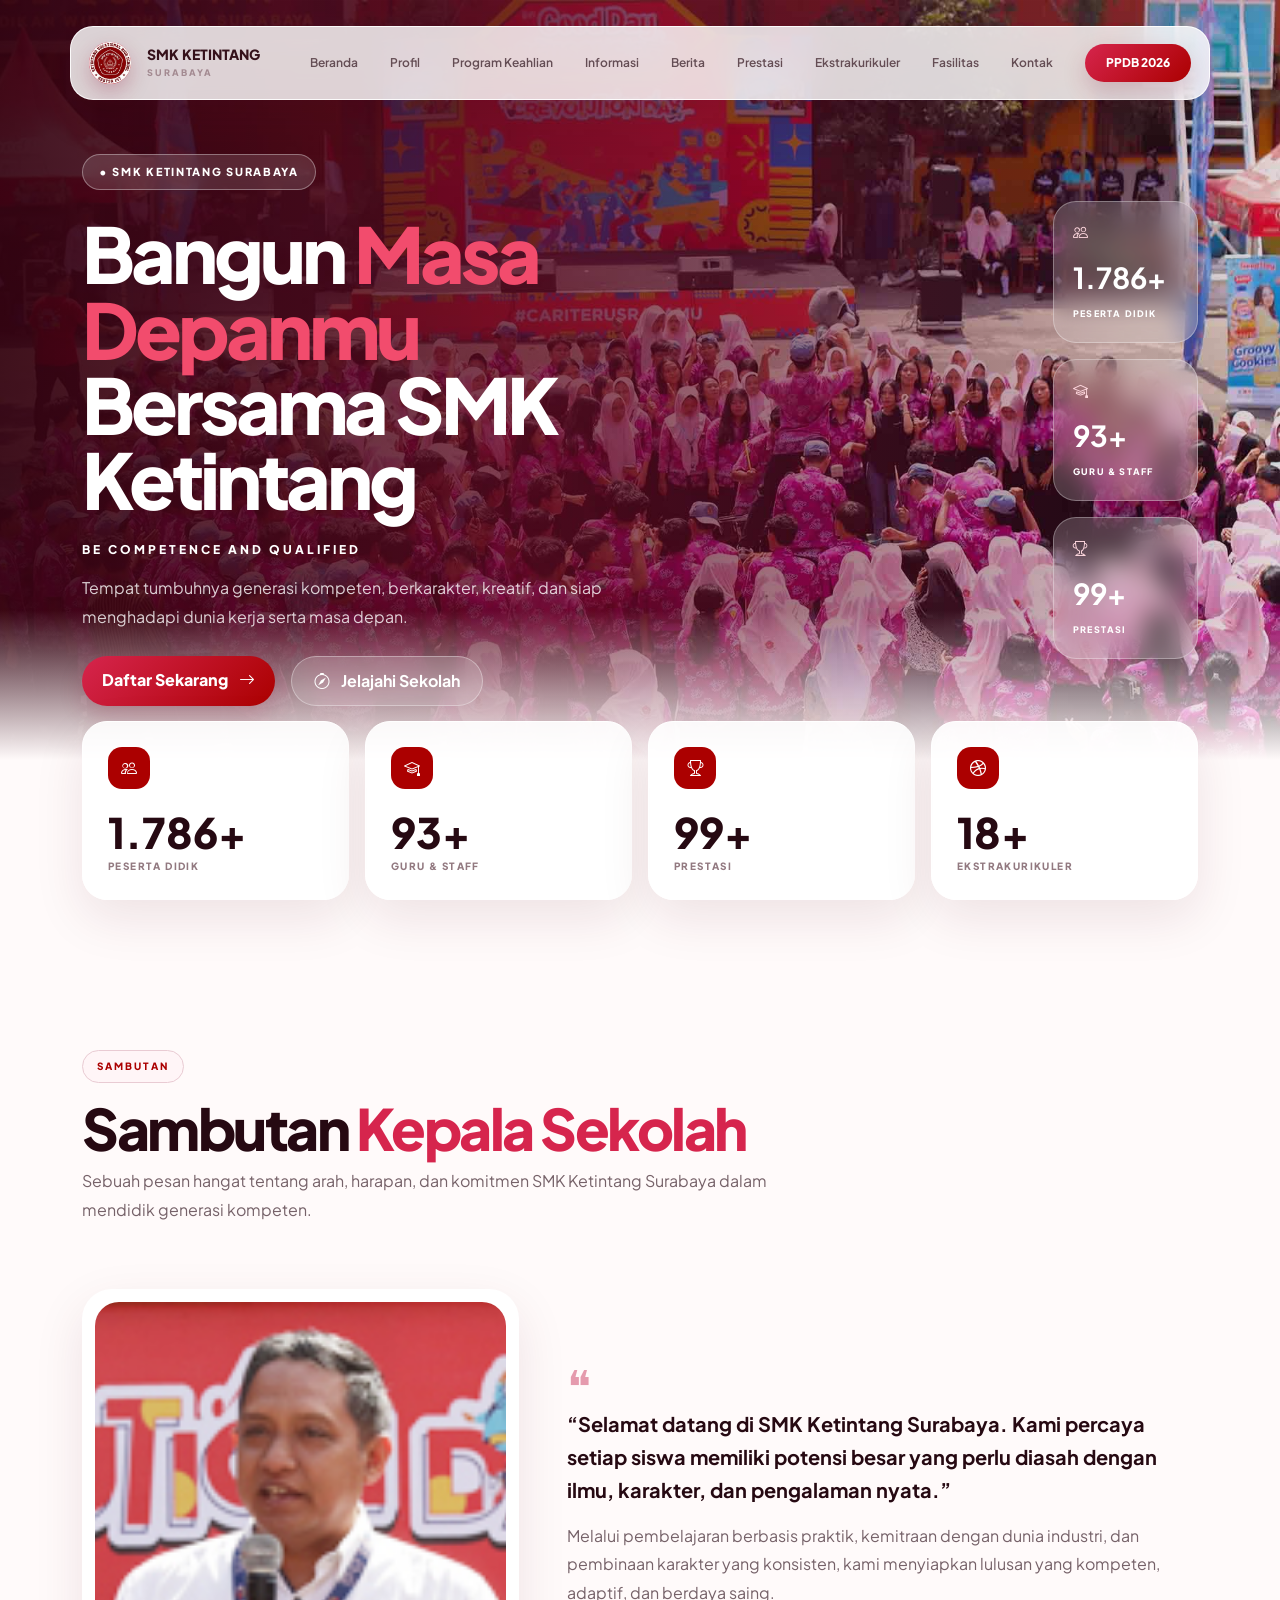
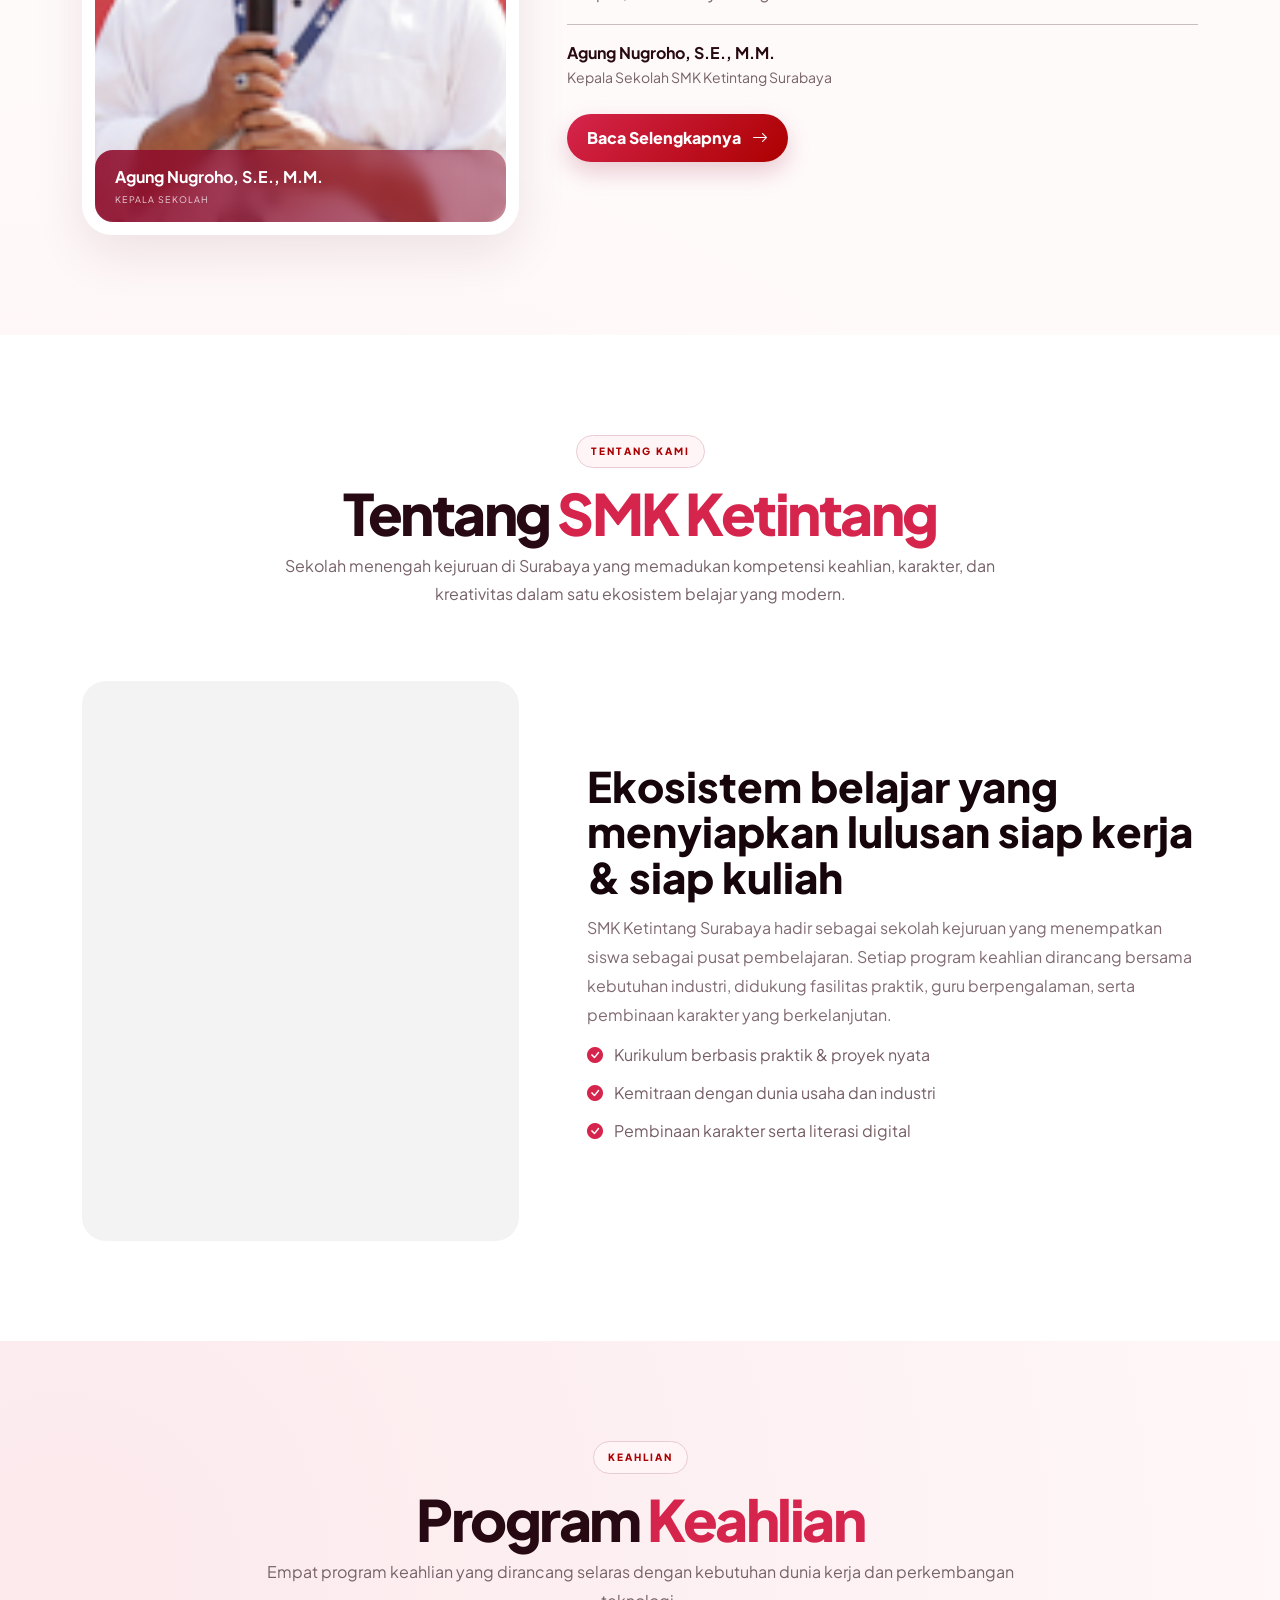
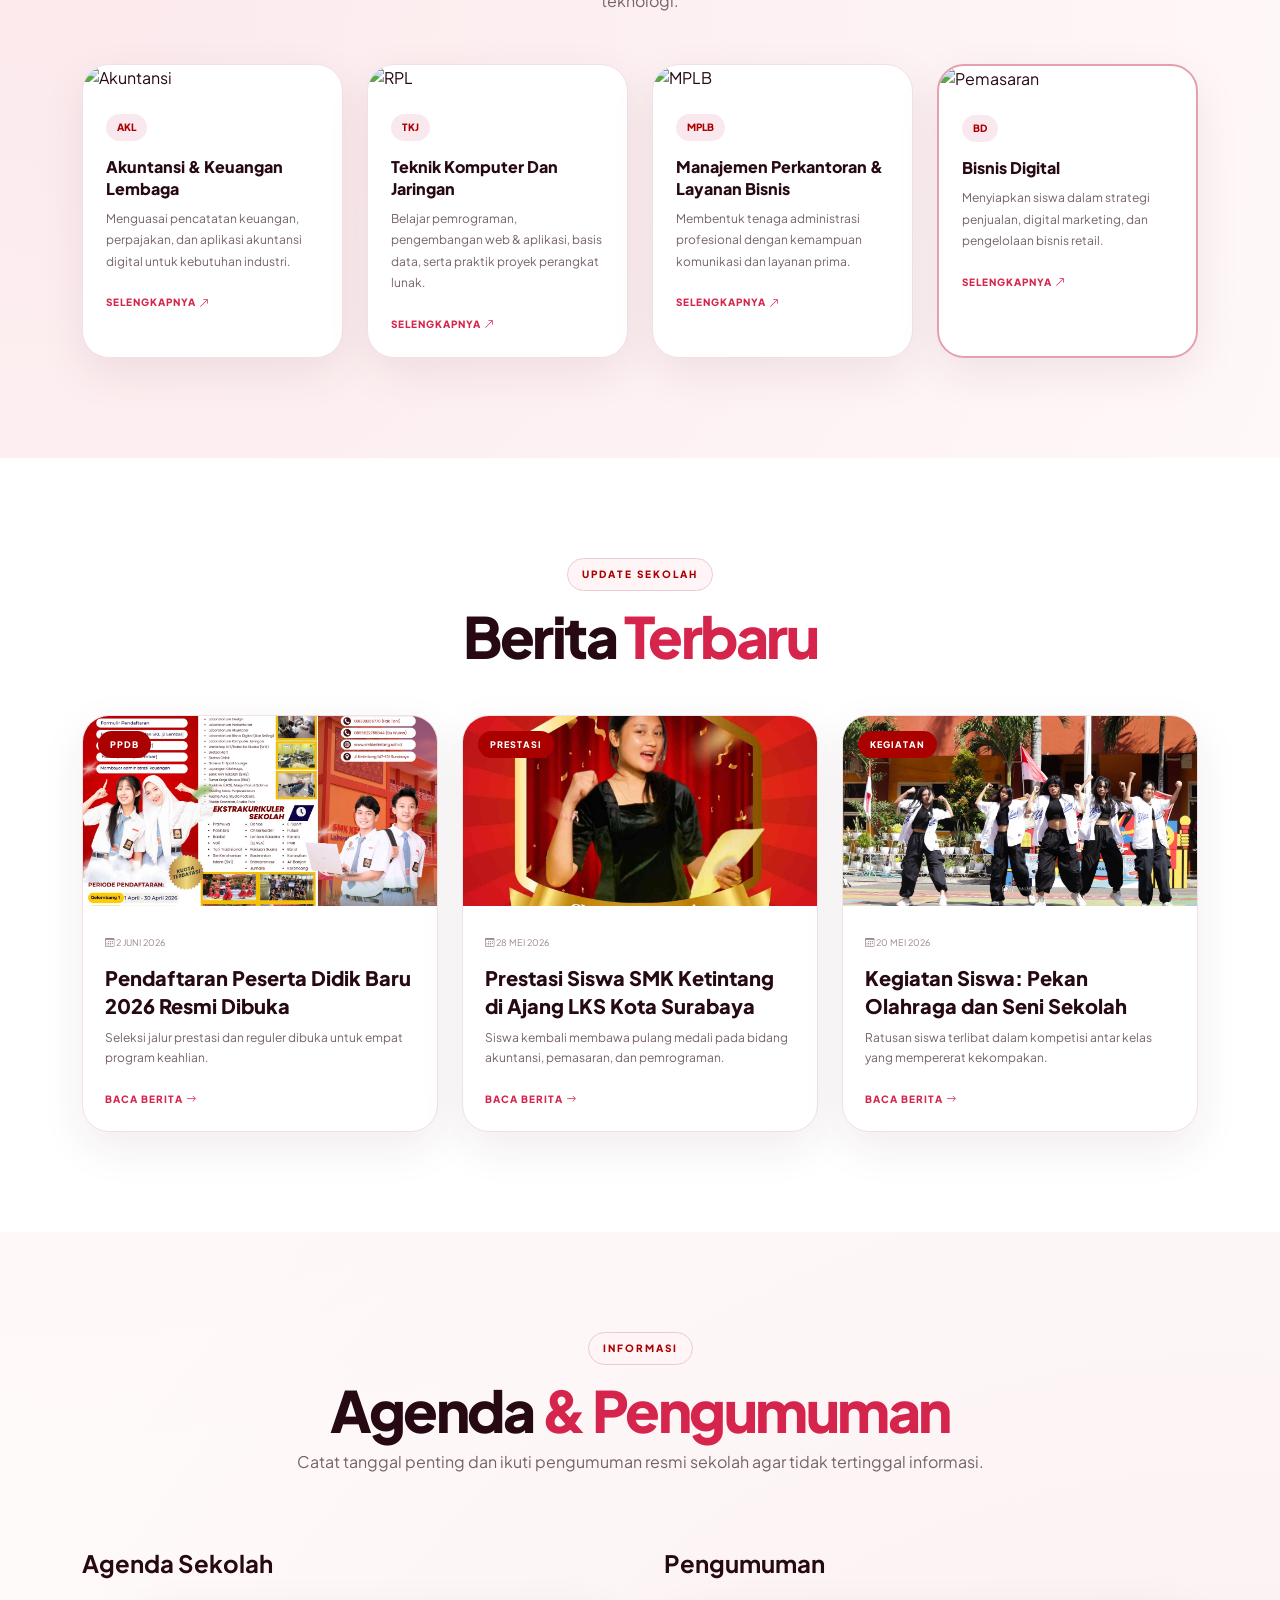
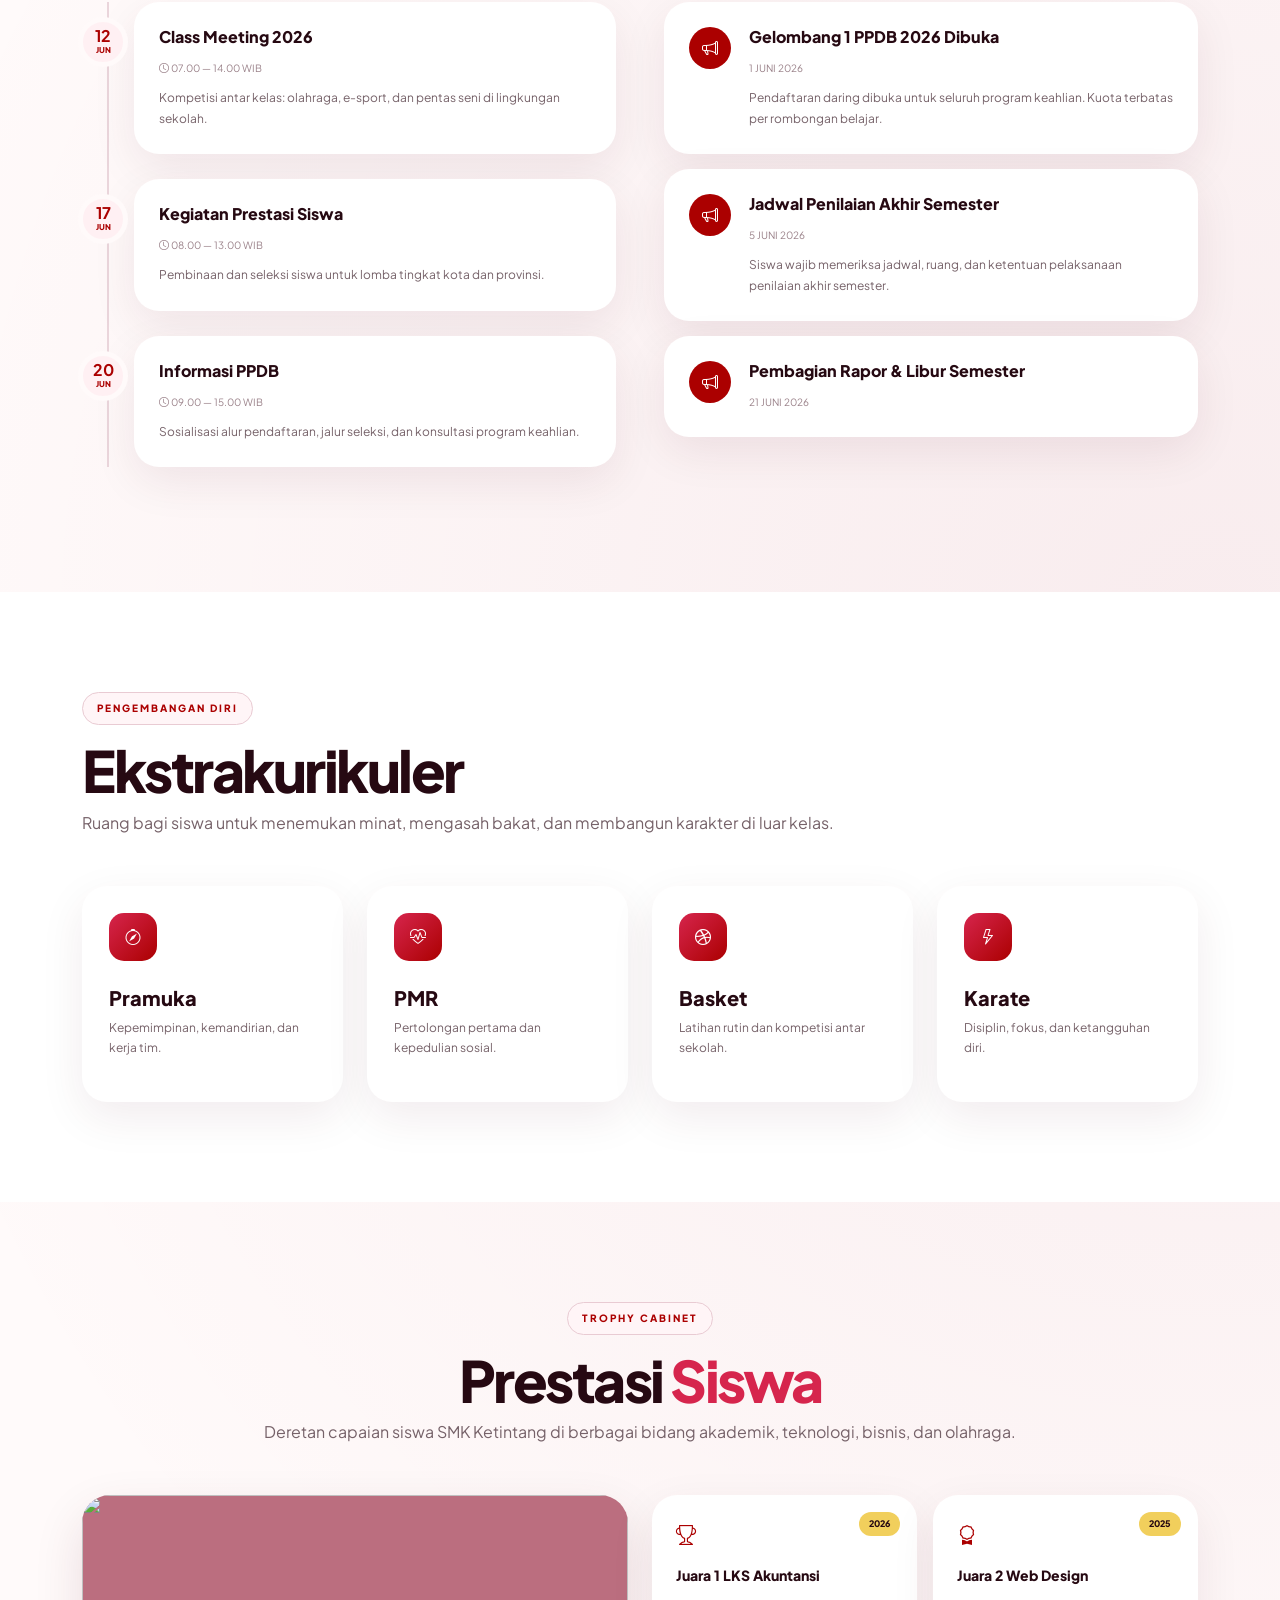
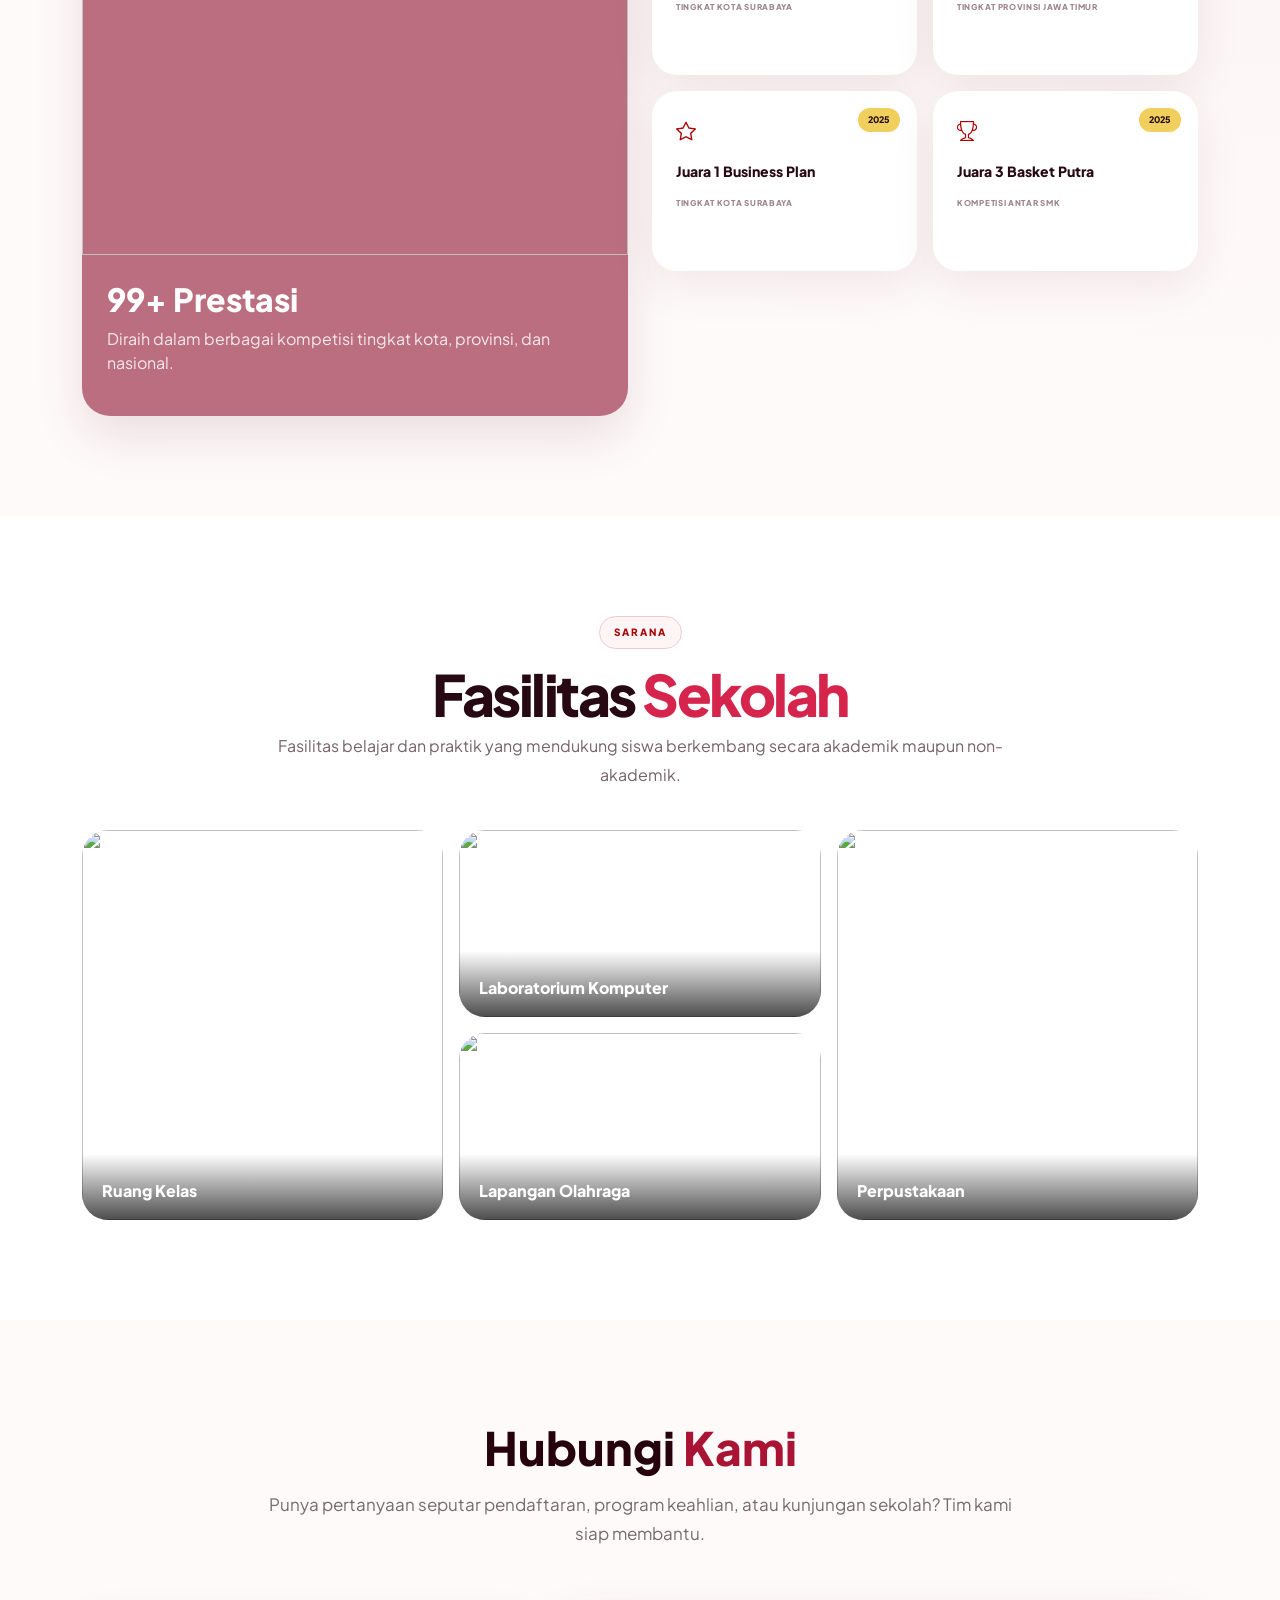
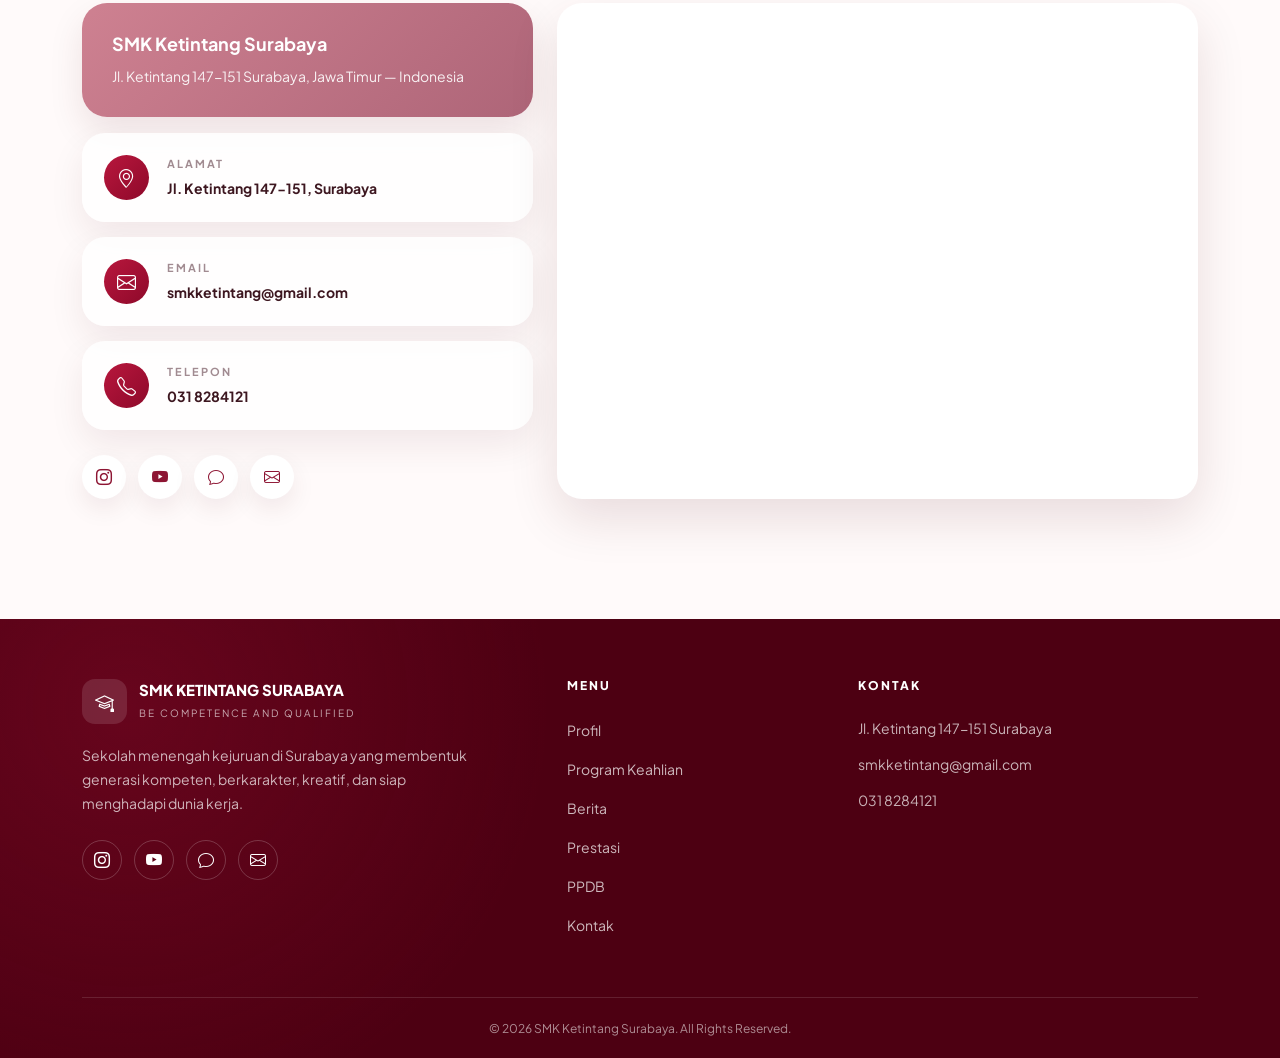
==== index.html @ c08b229f "Update project" ====
<!doctype html>
<html lang="id">
     <head>
          <meta charset="UTF-8" />
          <meta name="viewport" content="width=device-width, initial-scale=1.0" />
          <title>SMK Ketintang Surabaya</title>

          <!-- Bootstrap 5 CDN -->
          <link href="https://cdn.jsdelivr.net/npm/bootstrap@5.3.3/dist/css/bootstrap.min.css" rel="stylesheet" />

          <!-- Bootstrap Icons CDN -->
          <link rel="stylesheet" href="https://cdn.jsdelivr.net/npm/bootstrap-icons@1.11.3/font/bootstrap-icons.min.css" />

          <!-- Google Font -->
          <link rel="preconnect" href="https://fonts.googleapis.com" />
          <link rel="preconnect" href="https://fonts.gstatic.com" crossorigin />
          <link href="https://fonts.googleapis.com/css2?family=Plus+Jakarta+Sans:wght@400;500;600;700;800&display=swap" rel="stylesheet" />

          <link rel="stylesheet" href="style.css" />
     </head>

     <body>
          <!--navba-->
          <nav class="navbar navbar-expand-lg fixed-top main-navbar">
               <div class="container navbar-inner">
                    <a class="navbar-brand d-flex align-items-center gap-3" href="#home">
                         <div class="brand-icon">
                             <img src="gambar/smk.png">
                         </div>
                         <div>
                              <div class="brand-title">SMK KETINTANG</div>
                              <div class="brand-city">SURABAYA</div>
                         </div>
                    </a>

                    <button class="navbar-toggler border-0 shadow-none" type="button" data-bs-toggle="collapse" data-bs-target="#navbarMenu">
                         <i class="bi bi-list fs-2"></i>
                    </button>

                    <div class="collapse navbar-collapse" id="navbarMenu">
                         <ul class="navbar-nav ms-auto align-items-lg-center gap-lg-3">
                              <li class="nav-item"><a class="nav-link" href="#home">Beranda</a></li>
                              <li class="nav-item"><a class="nav-link" href="#profil">Profil</a></li>
                              <li class="nav-item"><a class="nav-link" href="#program">Program Keahlian</a></li>
                              <li class="nav-item"><a class="nav-link" href="#informasi">Informasi</a></li>
                              <li class="nav-item"><a class="nav-link" href="#berita">Berita</a></li>
                              <li class="nav-item"><a class="nav-link" href="#prestasi">Prestasi</a></li>
                              <li class="nav-item"><a class="nav-link" href="#ekskul">Ekstrakurikuler</a></li>
                              <li class="nav-item"><a class="nav-link" href="#fasilitas">Fasilitas</a></li>
                              <li class="nav-item"><a class="nav-link" href="#kontak">Kontak</a></li>
                              <li class="nav-item ms-lg-2">
                                   <a class="btn btn-ppdb" href="#kontak">PPDB 2026</a>
                              </li>
                         </ul>
                    </div>
               </div>
          </nav>

          <!-- ================= HERO ================= -->
          <section id="home" class="hero-section">
               <div class="hero-overlay"></div>

               <div class="container hero-content">
                    <div class="row align-items-center">
                         <div class="col-lg-8">
                              <div class="hero-badge">• SMK KETINTANG SURABAYA</div>

                              <h1>
                                   Bangun <span>Masa<br />Depanmu</span><br />
                                   Bersama SMK<br />
                                   Ketintang
                              </h1>

                              <div class="hero-subtitle">BE COMPETENCE AND QUALIFIED</div>

                              <p>Tempat tumbuhnya generasi kompeten, berkarakter, kreatif, dan siap menghadapi dunia kerja serta masa depan.</p>

                              <div class="d-flex flex-wrap gap-3 mt-4">
                                   <a href="#kontak" class="btn btn-main"> Daftar Sekarang <i class="bi bi-arrow-right ms-2"></i> </a>
                                   <a href="#profil" class="btn btn-explore"> <i class="bi bi-compass me-2"></i> Jelajahi Sekolah </a>
                              </div>
                         </div>

                         <div class="col-lg-4 mt-5 mt-lg-0">
                              <div class="hero-stat-list">
                                   <div class="hero-stat">
                                        <i class="bi bi-people"></i>
                                        <strong>1.786+</strong>
                                        <small>PESERTA DIDIK</small>
                                   </div>

                                   <div class="hero-stat">
                                        <i class="bi bi-mortarboard"></i>
                                        <strong>93+</strong>
                                        <small>GURU & STAFF</small>
                                   </div>

                                   <div class="hero-stat">
                                        <i class="bi bi-trophy"></i>
                                        <strong>99+</strong>
                                        <small>PRESTASI</small>
                                   </div>
                              </div>
                         </div>
                    </div>
               </div>
          </section>

          <!-- ================= STATISTICS ================= -->
          <section class="stats-section">
               <div class="container">
                    <div class="row g-3">
                         <div class="col-md-3">
                              <div class="stat-card">
                                   <div class="stat-icon"><i class="bi bi-people"></i></div>
                                   <h3>1.786+</h3>
                                   <p>PESERTA DIDIK</p>
                              </div>
                         </div>

                         <div class="col-md-3">
                              <div class="stat-card">
                                   <div class="stat-icon"><i class="bi bi-mortarboard"></i></div>
                                   <h3>93+</h3>
                                   <p>GURU & STAFF</p>
                              </div>
                         </div>

                         <div class="col-md-3">
                              <div class="stat-card">
                                   <div class="stat-icon"><i class="bi bi-trophy"></i></div>
                                   <h3>99+</h3>
                                   <p>PRESTASI</p>
                              </div>
                         </div>

                         <div class="col-md-3">
                              <div class="stat-card">
                                   <div class="stat-icon"><i class="bi bi-dribbble"></i></div>
                                   <h3>18+</h3>
                                   <p>EKSTRAKURIKULER</p>
                              </div>
                         </div>
                    </div>
               </div>
          </section>

          <!-- ================= SAMBUTAN ================= -->
          <section id="profil" class="section-padding">
               <div class="container">
                    <span class="section-label">SAMBUTAN</span>

                    <h2 class="section-title mt-3">Sambutan <span>Kepala Sekolah</span></h2>

                    <p class="section-description">Sebuah pesan hangat tentang arah, harapan, dan komitmen SMK Ketintang Surabaya dalam mendidik generasi kompeten.</p>

                    <div class="row align-items-center g-5 mt-3">
                         <div class="col-lg-5">
                              <div class="principal-card">
                                   <img src="gambar/agung.jpg" alt="Kepala Sekolah" />
                                   <div class="principal-name">
                                        <strong>Agung Nugroho, S.E., M.M.</strong>
                                        <small>KEPALA SEKOLAH</small>
                                   </div>
                              </div>
                         </div>

                         <div class="col-lg-7">
                              <div class="quote-icon">❝</div>

                              <blockquote class="principal-quote">“Selamat datang di SMK Ketintang Surabaya. Kami percaya setiap siswa memiliki potensi besar yang perlu diasah dengan ilmu, karakter, dan pengalaman nyata.”</blockquote>

                              <p class="text-muted-custom">Melalui pembelajaran berbasis praktik, kemitraan dengan dunia industri, dan pembinaan karakter yang konsisten, kami menyiapkan lulusan yang kompeten, adaptif, dan berdaya saing.</p>

                              <hr />

                              <strong>Agung Nugroho, S.E., M.M.</strong>
                              <div class="text-muted-custom small">Kepala Sekolah SMK Ketintang Surabaya</div>

                              <a href="#" class="btn btn-main mt-4"> Baca Selengkapnya <i class="bi bi-arrow-right ms-2"></i> </a>
                         </div>
                    </div>
               </div>
          </section>

          <!-- ================= TENTANG ================= -->
          <section class="section-padding bg-white">
               <div class="container">
                    <div class="text-center">
                         <span class="section-label">TENTANG KAMI</span>

                         <h2 class="section-title mt-3">Tentang <span>SMK Ketintang</span></h2>

                         <p class="section-description mx-auto">Sekolah menengah kejuruan di Surabaya yang memadukan kompetensi keahlian, karakter, dan kreativitas dalam satu ekosistem belajar yang modern.</p>
                    </div>

                    <div class="row align-items-center g-5 mt-4">
                    <div class="col-lg-5">
                         <div class="school-photo-wrapper">
                              <video
                                   src="video/cinematic.mp4"
                                   autoplay
                                   muted
                                   loop
                                   playsinline
                              ></video>
                         </div>
                    </div>

                    <div class="col-lg-7">
                         <div class="school-content">
                              <h2
                              font-bold>
                                   Ekosistem belajar yang menyiapkan
                                   lulusan siap kerja & siap kuliah
                              </h2>

                              <p>
                                   SMK Ketintang Surabaya hadir sebagai sekolah kejuruan
                                   yang menempatkan siswa sebagai pusat pembelajaran.
                                   Setiap program keahlian dirancang bersama kebutuhan
                                   industri, didukung fasilitas praktik, guru berpengalaman,
                                   serta pembinaan karakter yang berkelanjutan.
                              </p>

                               <ul class="check-list">
                                   <li><i class="bi bi-check-circle-fill"></i> Kurikulum berbasis praktik & proyek nyata</li>
                                   <li><i class="bi bi-check-circle-fill"></i> Kemitraan dengan dunia usaha dan industri</li>
                                   <li><i class="bi bi-check-circle-fill"></i> Pembinaan karakter serta literasi digital</li>
                              </ul>
                         </div>
                      </div>
                    </div>
                </div>

                                        
          </section>

          <!-- ================= PROGRAM KEAHLIAN ================= -->
          <section id="program" class="section-padding">
               <div class="container">
                    <div class="text-center">
                         <span class="section-label">KEAHLIAN</span>
                         <h2 class="section-title mt-3">Program <span>Keahlian</span></h2>
                         <p class="section-description mx-auto">Empat program keahlian yang dirancang selaras dengan kebutuhan dunia kerja dan perkembangan teknologi.</p>
                    </div>

                    <div class="row g-4 mt-4">
                         <div class="col-lg-3 col-md-6">
                              <div class="program-card">
                                   <img src="assets/akuntansi.jpg" alt="Akuntansi" />
                                   <div class="program-body">
                                        <span class="program-badge">AKL</span>
                                        <h5>Akuntansi & Keuangan Lembaga</h5>
                                        <p>Menguasai pencatatan keuangan, perpajakan, dan aplikasi akuntansi digital untuk kebutuhan industri.</p>
                                        <a href="#">SELENGKAPNYA <i class="bi bi-arrow-up-right"></i></a>
                                   </div>
                              </div>
                         </div>

                         <div class="col-lg-3 col-md-6">
                              <div class="program-card">
                                   <img src="assets/rpl.jpg" alt="RPL" />
                                   <div class="program-body">
                                        <span class="program-badge">TKJ</span>
                                        <h5>Teknik Komputer Dan Jaringan</h5>
                                        <p>Belajar pemrograman, pengembangan web & aplikasi, basis data, serta praktik proyek perangkat lunak.</p>
                                        <a href="#">SELENGKAPNYA <i class="bi bi-arrow-up-right"></i></a>
                                   </div>
                              </div>
                         </div>

                         <div class="col-lg-3 col-md-6">
                              <div class="program-card">
                                   <img src="assets/mplb.jpg" alt="MPLB" />
                                   <div class="program-body">
                                        <span class="program-badge">MPLB</span>
                                        <h5>Manajemen Perkantoran & Layanan Bisnis</h5>
                                        <p>Membentuk tenaga administrasi profesional dengan kemampuan komunikasi dan layanan prima.</p>
                                        <a href="#">SELENGKAPNYA <i class="bi bi-arrow-up-right"></i></a>
                                   </div>
                              </div>
                         </div>

                         <div class="col-lg-3 col-md-6">
                              <div class="program-card featured">
                                   <img src="assets/pemasaran.jpg" alt="Pemasaran" />
                                   <div class="program-body">
                                        <span class="program-badge">BD</span>
                                        <h5>Bisnis Digital</h5>
                                        <p>Menyiapkan siswa dalam strategi penjualan, digital marketing, dan pengelolaan bisnis retail.</p>
                                        <a href="#">SELENGKAPNYA <i class="bi bi-arrow-up-right"></i></a>
                                   </div>
                              </div>
                         </div>
                    </div>
               </div>
          </section>

          <!-- ================= BERITA ================= -->
          <section id="berita" class="section-padding bg-white">
               <div class="container">
                    <div class="text-center mb-5">
                         <span class="section-label">UPDATE SEKOLAH</span>
                         <h2 class="section-title mt-3">Berita <span>Terbaru</span></h2>
                    </div>

                    <div class="row g-4">
                         <div class="col-lg-4">
                              <article class="news-card">
                                   <div class="news-image">
                                        <img src="gambar/ppdb.jpg" alt="" />
                                        <span>PPDB</span>
                                   </div>
                                   <div class="news-body">
                                        <small><i class="bi bi-calendar3"></i> 2 JUNI 2026</small>
                                        <h5>Pendaftaran Peserta Didik Baru 2026 Resmi Dibuka</h5>
                                        <p>Seleksi jalur prestasi dan reguler dibuka untuk empat program keahlian.</p>
                                        <a href="#">BACA BERITA <i class="bi bi-arrow-right"></i></a>
                                   </div>
                              </article>
                         </div>

                         <div class="col-lg-4">
                              <article class="news-card">
                                   <div class="news-image">
                                        <img src="gambar/prestasi1.jpg" alt="" />
                                        <span>PRESTASI</span>
                                   </div>
                                   <div class="news-body">
                                        <small><i class="bi bi-calendar3"></i> 28 MEI 2026</small>
                                        <h5>Prestasi Siswa SMK Ketintang di Ajang LKS Kota Surabaya</h5>
                                        <p>Siswa kembali membawa pulang medali pada bidang akuntansi, pemasaran, dan pemrograman.</p>
                                        <a href="#">BACA BERITA <i class="bi bi-arrow-right"></i></a>
                                   </div>
                              </article>
                         </div>

                         <div class="col-lg-4">
                              <article class="news-card">
                                   <div class="news-image">
                                        <img src="gambar/dance.jpg" alt="" />
                                        <span>KEGIATAN</span>
                                   </div>
                                   <div class="news-body">
                                        <small><i class="bi bi-calendar3"></i> 20 MEI 2026</small>
                                        <h5>Kegiatan Siswa: Pekan Olahraga dan Seni Sekolah</h5>
                                        <p>Ratusan siswa terlibat dalam kompetisi antar kelas yang mempererat kekompakan.</p>
                                        <a href="#">BACA BERITA <i class="bi bi-arrow-right"></i></a>
                                   </div>
                              </article>
                         </div>
                    </div>
               </div>
          </section>

          <!-- ================= AGENDA ================= -->
          <section id="informasi" class="section-padding">
               <div class="container">
                    <div class="text-center">
                         <span class="section-label">INFORMASI</span>
                         <h2 class="section-title mt-3">Agenda <span>& Pengumuman</span></h2>
                         <p class="section-description mx-auto">Catat tanggal penting dan ikuti pengumuman resmi sekolah agar tidak tertinggal informasi.</p>
                    </div>

                    <div class="row g-5 mt-4">
                         <div class="col-lg-6">
                              <h4 class="fw-bold mb-4">Agenda Sekolah</h4>

                              <div class="timeline">
                                   <div class="timeline-item">
                                        <div class="date-circle">
                                             <strong>12</strong>
                                             <small>JUN</small>
                                        </div>

                                        <div class="timeline-card">
                                             <h5>Class Meeting 2026</h5>
                                             <small><i class="bi bi-clock"></i> 07.00 — 14.00 WIB</small>
                                             <p>Kompetisi antar kelas: olahraga, e-sport, dan pentas seni di lingkungan sekolah.</p>
                                        </div>
                                   </div>

                                   <div class="timeline-item">
                                        <div class="date-circle">
                                             <strong>17</strong>
                                             <small>JUN</small>
                                        </div>

                                        <div class="timeline-card">
                                             <h5>Kegiatan Prestasi Siswa</h5>
                                             <small><i class="bi bi-clock"></i> 08.00 — 13.00 WIB</small>
                                             <p>Pembinaan dan seleksi siswa untuk lomba tingkat kota dan provinsi.</p>
                                        </div>
                                   </div>

                                   <div class="timeline-item">
                                        <div class="date-circle">
                                             <strong>20</strong>
                                             <small>JUN</small>
                                        </div>

                                        <div class="timeline-card">
                                             <h5>Informasi PPDB</h5>
                                             <small><i class="bi bi-clock"></i> 09.00 — 15.00 WIB</small>
                                             <p>Sosialisasi alur pendaftaran, jalur seleksi, dan konsultasi program keahlian.</p>
                                        </div>
                                   </div>
                              </div>
                         </div>

                         <div class="col-lg-6">
                              <h4 class="fw-bold mb-4">Pengumuman</h4>

                              <div class="announcement">
                                   <div class="announcement-card">
                                        <div class="announcement-icon"><i class="bi bi-megaphone"></i></div>
                                        <div>
                                             <h5>Gelombang 1 PPDB 2026 Dibuka</h5>
                                             <small>1 JUNI 2026</small>
                                             <p>Pendaftaran daring dibuka untuk seluruh program keahlian. Kuota terbatas per rombongan belajar.</p>
                                        </div>
                                   </div>

                                   <div class="announcement-card">
                                        <div class="announcement-icon"><i class="bi bi-megaphone"></i></div>
                                        <div>
                                             <h5>Jadwal Penilaian Akhir Semester</h5>
                                             <small>5 JUNI 2026</small>
                                             <p>Siswa wajib memeriksa jadwal, ruang, dan ketentuan pelaksanaan penilaian akhir semester.</p>
                                        </div>
                                   </div>

                                   <div class="announcement-card">
                                        <div class="announcement-icon"><i class="bi bi-megaphone"></i></div>
                                        <div>
                                             <h5>Pembagian Rapor & Libur Semester</h5>
                                             <small>21 JUNI 2026</small>
                                        </div>
                                   </div>
                              </div>
                         </div>
                    </div>
               </div>
          </section>

          <!-- ================= EKSTRA ================= -->
          <section id="ekskul" class="section-padding bg-white">
               <div class="container">
                    <span class="section-label">PENGEMBANGAN DIRI</span>
                    <h2 class="section-title mt-3">Ekstrakurikuler</h2>
                    <p class="section-description">Ruang bagi siswa untuk menemukan minat, mengasah bakat, dan membangun karakter di luar kelas.</p>

                    <div class="row g-4 mt-4">
                         <div class="col-lg-3 col-6">
                              <div class="extra-card">
                                   <div class="extra-icon"><i class="bi bi-compass"></i></div>
                                   <h5>Pramuka</h5>
                                   <p>Kepemimpinan, kemandirian, dan kerja tim.</p>
                              </div>
                         </div>

                         <div class="col-lg-3 col-6">
                              <div class="extra-card">
                                   <div class="extra-icon"><i class="bi bi-heart-pulse"></i></div>
                                   <h5>PMR</h5>
                                   <p>Pertolongan pertama dan kepedulian sosial.</p>
                              </div>
                         </div>

                         <div class="col-lg-3 col-6">
                              <div class="extra-card">
                                   <div class="extra-icon"><i class="bi bi-dribbble"></i></div>
                                   <h5>Basket</h5>
                                   <p>Latihan rutin dan kompetisi antar sekolah.</p>
                              </div>
                         </div>

                         <div class="col-lg-3 col-6">
                              <div class="extra-card">
                                   <div class="extra-icon"><i class="bi bi-lightning"></i></div>
                                   <h5>Karate</h5>
                                   <p>Disiplin, fokus, dan ketangguhan diri.</p>
                              </div>
                         </div>
                    </div>
               </div>
          </section>

          <!-- ================= PRESTASI ================= -->
          <section id="prestasi" class="section-padding">
               <div class="container">
                    <div class="text-center">
                         <span class="section-label">TROPHY CABINET</span>
                         <h2 class="section-title mt-3">Prestasi <span>Siswa</span></h2>
                         <p class="section-description mx-auto">Deretan capaian siswa SMK Ketintang di berbagai bidang akademik, teknologi, bisnis, dan olahraga.</p>
                    </div>

                    <div class="row g-4 mt-4">
                         <div class="col-lg-6">
                              <div class="achievement-main">
                                   <img src="assets/prestasi.jpg" alt="" />
                                   <div>
                                        <h2>99+ Prestasi</h2>
                                        <p>Diraih dalam berbagai kompetisi tingkat kota, provinsi, dan nasional.</p>
                                   </div>
                              </div>
                         </div>

                         <div class="col-lg-6">
                              <div class="row g-3">
                                   <div class="col-6">
                                        <div class="achievement-card">
                                             <span>2026</span>
                                             <i class="bi bi-trophy"></i>
                                             <h5>Juara 1 LKS Akuntansi</h5>
                                             <small>TINGKAT KOTA SURABAYA</small>
                                        </div>
                                   </div>

                                   <div class="col-6">
                                        <div class="achievement-card">
                                             <span>2025</span>
                                             <i class="bi bi-award"></i>
                                             <h5>Juara 2 Web Design</h5>
                                             <small>TINGKAT PROVINSI JAWA TIMUR</small>
                                        </div>
                                   </div>

                                   <div class="col-6">
                                        <div class="achievement-card">
                                             <span>2025</span>
                                             <i class="bi bi-star"></i>
                                             <h5>Juara 1 Business Plan</h5>
                                             <small>TINGKAT KOTA SURABAYA</small>
                                        </div>
                                   </div>

                                   <div class="col-6">
                                        <div class="achievement-card">
                                             <span>2025</span>
                                             <i class="bi bi-trophy"></i>
                                             <h5>Juara 3 Basket Putra</h5>
                                             <small>KOMPETISI ANTAR SMK</small>
                                        </div>
                                   </div>
                              </div>
                         </div>
                    </div>
               </div>
          </section>

          <!-- ================= FASILITAS ================= -->
          <section id="fasilitas" class="section-padding bg-white">
               <div class="container">
                    <div class="text-center">
                         <span class="section-label">SARANA</span>
                         <h2 class="section-title mt-3">Fasilitas <span>Sekolah</span></h2>
                         <p class="section-description mx-auto">Fasilitas belajar dan praktik yang mendukung siswa berkembang secara akademik maupun non-akademik.</p>
                    </div>

                    <div class="row g-3 mt-4">
                         <div class="col-lg-4">
                              <div class="facility-card facility-tall">
                                   <img src="assets/fasilitas-kelas.jpg" alt="" />
                                   <div class="facility-overlay">Ruang Kelas</div>
                              </div>
                         </div>

                         <div class="col-lg-4">
                              <div class="row g-3">
                                   <div class="col-12">
                                        <div class="facility-card facility-short">
                                             <img src="assets/fasilitas-komputer.jpg" alt="" />
                                             <div class="facility-overlay">Laboratorium Komputer</div>
                                        </div>
                                   </div>

                                   <div class="col-12">
                                        <div class="facility-card facility-short">
                                             <img src="assets/fasilitas-lapangan.jpg" alt="" />
                                             <div class="facility-overlay">Lapangan Olahraga</div>
                                        </div>
                                   </div>
                              </div>
                         </div>

                         <div class="col-lg-4">
                              <div class="facility-card facility-tall">
                                   <img src="assets/fasilitas-perpustakaan.jpg" alt="" />
                                   <div class="facility-overlay">Perpustakaan</div>
                              </div>
                         </div>
                    </div>
               </div>
          </section>

          <!-- ================= HUBUNGI KAMI ================= -->
          <section class="contact-section">
               <div class="container">
                    <!-- Heading -->
                    <div class="section-heading text-center">
                         <h2>Hubungi <span>Kami</span></h2>
                         <p>Punya pertanyaan seputar pendaftaran, program keahlian, atau kunjungan sekolah? Tim kami siap membantu.</p>
                    </div>

                    <div class="row g-4 align-items-stretch">
                         <!-- INFORMASI KONTAK -->
                         <div class="col-lg-5">
                              <!-- Header alamat -->
                              <div class="contact-header">
                                   <h5>SMK Ketintang Surabaya</h5>
                                   <p>Jl. Ketintang 147-151 Surabaya, Jawa Timur — Indonesia</p>
                              </div>

                              <!-- Alamat -->
                              <div class="contact-card">
                                   <div class="contact-icon">
                                        <i class="bi bi-geo-alt"></i>
                                   </div>

                                   <div>
                                        <small>ALAMAT</small>
                                        <strong>Jl. Ketintang 147-151, Surabaya</strong>
                                   </div>
                              </div>

                              <!-- Email -->
                              <div class="contact-card">
                                   <div class="contact-icon">
                                        <i class="bi bi-envelope"></i>
                                   </div>

                                   <div>
                                        <small>EMAIL</small>
                                        <strong>smkketintang@gmail.com</strong>
                                   </div>
                              </div>

                              <!-- Telepon -->
                              <div class="contact-card">
                                   <div class="contact-icon">
                                        <i class="bi bi-telephone"></i>
                                   </div>

                                   <div>
                                        <small>TELEPON</small>
                                        <strong>031 8284121</strong>
                                   </div>
                              </div>

                              <!-- Sosial media -->
                              <div class="social-contact">
                                   <a href="#">
                                        <i class="bi bi-instagram"></i>
                                   </a>

                                   <a href="#">
                                        <i class="bi bi-youtube"></i>
                                   </a>

                                   <a href="#">
                                        <i class="bi bi-chat"></i>
                                   </a>

                                   <a href="mailto:smkketintang@gmail.com">
                                        <i class="bi bi-envelope"></i>
                                   </a>
                              </div>
                         </div>

                         <!-- GOOGLE MAPS -->
                         <div class="col-lg-7">
                              <div class="map-wrapper">
                                   <iframe
                                        src="https://www.google.com/maps?q=SMK%20Ketintang%20Surabaya&output=embed"
                                        width="100%"
                                        height="100%"
                                        style="border: 0"
                                        allowfullscreen=""
                                        loading="lazy"
                                        referrerpolicy="no-referrer-when-downgrade"
                                   >
                                   </iframe>
                              </div>
                         </div>
                    </div>
               </div>
          </section>

          <!-- ================= FOOTER ================= -->
          <footer class="main-footer">
               <div class="container">
                    <div class="row g-5">
                         <!-- KOLOM 1 -->
                         <div class="col-lg-5">
                              <div class="footer-brand">
                                   <div class="footer-logo">
                                        <i class="bi bi-mortarboard"></i>
                                   </div>

                                   <div>
                                        <h5>SMK KETINTANG SURABAYA</h5>
                                        <small>BE COMPETENCE AND QUALIFIED</small>
                                   </div>
                              </div>

                              <p class="footer-description">Sekolah menengah kejuruan di Surabaya yang membentuk generasi kompeten, berkarakter, kreatif, dan siap menghadapi dunia kerja.</p>

                              <!-- Social -->
                              <div class="footer-social">
                                   <a href="#">
                                        <i class="bi bi-instagram"></i>
                                   </a>

                                   <a href="#">
                                        <i class="bi bi-youtube"></i>
                                   </a>

                                   <a href="#">
                                        <i class="bi bi-chat"></i>
                                   </a>

                                   <a href="mailto:smkketintang@gmail.com">
                                        <i class="bi bi-envelope"></i>
                                   </a>
                              </div>
                         </div>

                         <!-- MENU -->
                         <div class="col-lg-3 col-md-6">
                              <h6 class="footer-title">MENU</h6>

                              <ul class="footer-menu">
                                   <li>
                                        <a href="#">Profil</a>
                                   </li>

                                   <li>
                                        <a href="#">Program Keahlian</a>
                                   </li>

                                   <li>
                                        <a href="#">Berita</a>
                                   </li>

                                   <li>
                                        <a href="#">Prestasi</a>
                                   </li>

                                   <li>
                                        <a href="#">PPDB</a>
                                   </li>

                                   <li>
                                        <a href="#">Kontak</a>
                                   </li>
                              </ul>
                         </div>

                         <!-- KONTAK -->
                         <div class="col-lg-4 col-md-6">
                              <h6 class="footer-title">KONTAK</h6>

                              <div class="footer-contact">
                                   <p>Jl. Ketintang 147-151 Surabaya</p>

                                   <p>smkketintang@gmail.com</p>

                                   <p>031 8284121</p>
                              </div>
                         </div>
                    </div>

                    <!-- COPYRIGHT -->
                    <div class="footer-bottom">
                         <p>© 2026 SMK Ketintang Surabaya. All Rights Reserved.</p>
                    </div>
               </div>
          </footer>
          <!-- Bootstrap JS CDN -->
          <script src="https://cdn.jsdelivr.net/npm/bootstrap@5.3.3/dist/js/bootstrap.bundle.min.js"></script>

          <script src="script.js"></script>
     </body>
</html>
---- style.css ----
:root {
     --maroon: #ab0000;
     --maroon-dark: #ab0000;
     --red: #d6254d;
     --pink: #f8e7eb;
     --bg: #fffafa;
     --text: #260912;
     --muted: #766269;
}

* {
     box-sizing: border-box;
}

html {
     scroll-behavior: smooth;
}

body {
     margin: 0;
     background: radial-gradient(circle at 5% 35%, rgba(214, 37, 77, 0.08), transparent 25%), radial-gradient(circle at 95% 60%, rgba(141, 11, 43, 0.06), transparent 25%), var(--bg);
     color: var(--text);
     font-family: "Plus Jakarta Sans", sans-serif;
}

section {
     scroll-margin-top: 100px;
}

/* NAVBAR */
.main-navbar {
     top: 18px;
}

.navbar-inner {
     padding: 10px 18px;
     border-radius: 23px;
     background: rgba(255, 255, 255, 0.82);
     border: 1px solid rgba(255, 255, 255, 0.9);
     box-shadow: 0 15px 45px rgba(75, 10, 28, 0.12);
     backdrop-filter: blur(18px);
}

.brand-icon {
     width: 42px;
     height: 42px;
     border-radius: 50px;
     display: flex;
     align-items: center;
     justify-content: center;
     color: #fff;
     background: linear-gradient(135deg, var(--red), var(--maroon));
     box-shadow: 0 8px 20px rgba(141, 11, 43, 0.25);
}

.brand-icon img {
    width: 42px;
    height: 42px;
    object-fit: contain;
    display: block;
}

.brand-title {
     font-weight: 800;
     color: #35111a;
     font-size: 14px;
     line-height: 1;
}

.brand-city {
     color: #a38a91;
     font-weight: 800;
     letter-spacing: 2px;
     font-size: 9px;
     margin-top: 5px;
}

.nav-link {
     color: #644d54 !important;
     font-size: 12px;
     font-weight: 600;
     transition: 0.25s;
}

.nav-link:hover {
     color: var(--red) !important;
}

.btn-ppdb,
.btn-main {
     border: 0;
     border-radius: 50px;
     padding: 12px 20px;
     color: #fff !important;
     font-weight: 800;
     background: linear-gradient(135deg, var(--red), var(--maroon-dark));
     box-shadow: 0 10px 25px rgba(141, 11, 43, 0.2);
}

.btn-ppdb {
     padding: 10px 21px;
     font-size: 12px;
}

/* HERO */
.hero-section {
     min-height: 760px;
     position: relative;
     overflow: hidden;
     display: flex;
     align-items: center;
     padding-top: 100px;
     color: #fff;
     background-image: url("img/goodaygoestoschool2024.jpg");
     background-position: center;
     background-size: cover;
}

.hero-overlay {
     position: absolute;
     inset: 0;
     background: linear-gradient(90deg, rgba(52, 3, 17, 0.93) 0%, rgba(92, 8, 30, 0.76) 42%, rgba(92, 8, 30, 0.15) 100%);
}

.hero-section:after {
     content: "";
     position: absolute;
     left: 0;
     right: 0;
     bottom: 0;
     height: 150px;
     background: linear-gradient(transparent, var(--bg));
}

.hero-content {
     position: relative;
     z-index: 2;
}

.hero-badge {
     display: inline-block;
     border: 1px solid rgba(255, 255, 255, 0.35);
     background: rgba(255, 255, 255, 0.13);
     backdrop-filter: blur(10px);
     border-radius: 30px;
     padding: 9px 16px;
     font-size: 11px;
     letter-spacing: 1.7px;
     font-weight: 800;
     margin-bottom: 25px;
}

.hero-section h1 {
     font-size: clamp(48px, 6vw, 78px);
     line-height: 0.98;
     letter-spacing: -4px;
     font-weight: 800;
     margin: 0;
}

.hero-section h1 span {
     color: #f24c6d;
}

.hero-subtitle {
     margin-top: 25px;
     font-size: 12px;
     letter-spacing: 3px;
     font-weight: 800;
}

.hero-section p {
     max-width: 600px;
     color: rgba(255, 255, 255, 0.8);
     line-height: 1.8;
     margin-top: 15px;
}

.btn-explore {
     border-radius: 50px;
     padding: 12px 22px;
     color: #fff;
     background: rgba(255, 255, 255, 0.15);
     border: 1px solid rgba(255, 255, 255, 0.35);
     backdrop-filter: blur(10px);
     font-weight: 700;
}

.hero-stat-list {
     display: grid;
     gap: 16px;
}

.hero-stat {
     width: 145px;
     margin-left: auto;
     padding: 19px;
     border-radius: 23px;
     background: rgba(255, 255, 255, 0.19);
     border: 1px solid rgba(255, 255, 255, 0.3);
     backdrop-filter: blur(13px);
}

.hero-stat i {
     display: block;
     font-size: 15px;
     margin-bottom: 12px;
     color: #ffd8df;
}

.hero-stat strong {
     display: block;
     font-size: 29px;
}

.hero-stat small {
     font-size: 9px;
     letter-spacing: 1.2px;
     font-weight: 800;
}

/* GENERAL */
.section-padding {
     padding: 100px 0;
}

.stats-section {
     position: relative;
     z-index: 5;
     margin-top: -55px;
     padding-bottom: 50px;
}

.stat-card {
     min-height: 170px;
     padding: 25px;
     background: rgba(255, 255, 255, 0.9);
     border: 1px solid #fff;
     border-radius: 25px;
     box-shadow: 0 18px 50px rgba(86, 17, 37, 0.1);
}

.stat-icon {
     width: 42px;
     height: 42px;
     display: flex;
     align-items: center;
     justify-content: center;
     border-radius: 14px;
     color: #fff;
     background: var(--maroon);
}

.stat-card h3 {
     margin: 18px 0 2px;
     font-size: 42px;
     font-weight: 800;
}

.stat-card p {
     margin: 0;
     color: #927980;
     font-size: 10px;
     letter-spacing: 1.4px;
     font-weight: 800;
}

.section-label {
     display: inline-block;
     color: var(--maroon);
     border: 1px solid #e9cbd3;
     background: #fff5f7;
     border-radius: 50px;
     padding: 8px 14px;
     font-size: 10px;
     letter-spacing: 2px;
     font-weight: 800;
}

.section-title {
     font-size: clamp(40px, 5vw, 57px);
     line-height: 1.05;
     letter-spacing: -2.5px;
     font-weight: 800;
}

.section-title span {
     color: var(--red);
}

.section-description {
     color: var(--muted);
     max-width: 760px;
     line-height: 1.8;
}

.text-muted-custom {
     color: var(--muted);
     line-height: 1.8;
}

/* PRINCIPAL */
.principal-card {
     position: relative;
     padding: 13px;
     border-radius: 30px;
     background: #fff;
     box-shadow: 0 18px 50px rgba(86, 17, 37, 0.1);
}

.principal-card img {
     width: 100%;
     height: 520px;
     object-fit: cover;
     border-radius: 24px;
}

.principal-name {
     position: absolute;
     bottom: 13px;
     left: 13px;
     right: 13px;
     padding: 15px 20px;
     border-radius: 18px;
     color: #fff;
     background: linear-gradient(90deg, rgba(141, 11, 43, 0.9), rgba(141, 11, 43, 0.45));
     backdrop-filter: blur(7px);
}

.principal-name strong,
.principal-name small {
     display: block;
}

.principal-name small {
     opacity: 0.8;
     font-size: 9px;
     letter-spacing: 1px;
     margin-top: 4px;
}

.quote-icon {
     color: #e59aad;
     font-size: 45px;
     line-height: 1;
}

.principal-quote {
     font-size: 20px;
     font-weight: 700;
     line-height: 1.65;
}

/* ABOUT */
.school-photo-wrapper {
    width: 100%;
    height: 560px;
    overflow: hidden;
    border-radius: 24px;
    background: #f3f3f3;
}

.school-photo-wrapper video {
    width: 100%;
    height: 100%;
    display: block;
    object-fit: cover;
    object-position: center;
}

.school-content {
    max-width: 650px;
    padding-left: 20px;
}

.school-content h2 {
    margin-bottom: 15px;
    font-size: 42px;
    line-height: 1.08;
    font-weight: 800;
    color: #16060b;
}

.school-content p {
    margin: 0;
    color: #806b72;
    font-size: 16px;
    line-height: 1.8;
}

@media (max-width: 991px) {
    .school-photo-wrapper {
        height: 520px;
    }

    .school-content {
        padding-left: 0;
    }

    .school-content h2 {
        font-size: 34px;
    }
}

@media (max-width: 575px) {
    .school-photo-wrapper {
        height: 500px;
    }

    .school-content h2 {
        font-size: 30px;
    }

    .school-content p {
        font-size: 15px;
    }
}

.content-title {
     font-size: 32px;
     line-height: 1.25;
     font-weight: 800;
}

.check-list {
     list-style: none;
     padding: 0;
}

.check-list li {
     margin: 14px 0;
     color: #765e65;
}

.check-list i {
     color: var(--red);
     margin-right: 8px;
}

/* PROGRAM */
.program-card,
.news-card {
     height: 100%;
     overflow: hidden;
     border-radius: 27px;
     background: #fff;
     border: 1px solid #f0e1e5;
     box-shadow: 0 15px 45px rgba(80, 15, 32, 0.08);
     transition: 0.3s;
}

.program-card:hover,
.news-card:hover,
.extra-card:hover,
.achievement-card:hover {
     transform: translateY(-7px);
     box-shadow: 0 24px 55px rgba(80, 15, 32, 0.14);
}

.program-card.featured {
     border: 2px solid #e5a0b0;
}

.program-card > img {
     width: 100%;
     height: 175px;
     object-fit: cover;
}

.program-body {
     padding: 23px;
}

.program-badge {
     display: inline-block;
     padding: 6px 11px;
     border-radius: 50px;
     color: var(--maroon);
     background: #f9e8ed;
     font-size: 10px;
     font-weight: 800;
}

.program-body h5 {
     margin-top: 15px;
     font-size: 16px;
     font-weight: 800;
     line-height: 1.35;
}

.program-body p {
     color: var(--muted);
     font-size: 12px;
     line-height: 1.8;
}

.program-body a,
.news-body a {
     color: var(--red);
     text-decoration: none;
     font-size: 10px;
     font-weight: 800;
     letter-spacing: 1px;
}

/* NEWS */
.news-image {
     height: 190px;
     position: relative;
}

.news-image img {
     width: 100%;
     height: 100%;
     object-fit: cover;
}

.news-image span {
     position: absolute;
     top: 15px;
     left: 15px;
     padding: 7px 12px;
     border-radius: 30px;
     background: var(--maroon);
     color: #fff;
     font-size: 9px;
     letter-spacing: 1px;
     font-weight: 800;
}

.news-body {
     padding: 22px;
}

.news-body small {
     color: #9c858c;
     font-size: 9px;
}

.news-body h5 {
     font-weight: 800;
     line-height: 1.4;
     margin-top: 12px;
}

.news-body p {
     color: var(--muted);
     font-size: 12px;
     line-height: 1.7;
}

/* TIMELINE */
.timeline {
     border-left: 2px solid #ead5db;
     margin-left: 25px;
     padding-left: 25px;
}

.timeline-item {
     position: relative;
     margin-bottom: 25px;
}

.date-circle {
     position: absolute;
     left: -56px;
     top: 15px;
     width: 50px;
     height: 50px;
     display: flex;
     flex-direction: column;
     justify-content: center;
     align-items: center;
     border-radius: 50%;
     background: #fff0f3;
     color: var(--maroon);
     border: 5px solid var(--bg);
}

.date-circle strong {
     font-size: 16px;
     line-height: 1;
}

.date-circle small {
     font-size: 8px;
     font-weight: 800;
}

.timeline-card,
.announcement-card {
     padding: 25px;
     border-radius: 25px;
     background: #fff;
     box-shadow: 0 15px 45px rgba(80, 15, 32, 0.08);
}

.timeline-card h5,
.announcement-card h5 {
     font-size: 16px;
     font-weight: 800;
}

.timeline-card small,
.announcement-card small {
     color: #9a8189;
     font-size: 10px;
}

.timeline-card p,
.announcement-card p {
     color: var(--muted);
     font-size: 12px;
     line-height: 1.7;
     margin: 10px 0 0;
}

.announcement {
     display: grid;
     gap: 15px;
}

.announcement-card {
     display: flex;
     gap: 18px;
}

.announcement-icon {
     min-width: 42px;
     height: 42px;
     border-radius: 50%;
     background: var(--maroon);
     color: #fff;
     display: flex;
     align-items: center;
     justify-content: center;
}

/* EXTRAS */
.extra-card {
     height: 100%;
     padding: 27px;
     border-radius: 25px;
     background: #fff;
     box-shadow: 0 15px 45px rgba(80, 15, 32, 0.08);
     transition: 0.3s;
}

.extra-icon {
     width: 48px;
     height: 48px;
     display: flex;
     align-items: center;
     justify-content: center;
     color: #fff;
     background: linear-gradient(135deg, var(--red), var(--maroon));
     border-radius: 15px;
     margin-bottom: 25px;
}

.extra-card h5 {
     font-weight: 800;
}

.extra-card p {
     color: var(--muted);
     font-size: 12px;
     line-height: 1.7;
}

/* ACHIEVEMENTS */
.achievement-main {
     height: 100%;
     overflow: hidden;
     border-radius: 28px;
     background: #bb6e7f;
     color: #fff;
     box-shadow: 0 20px 50px rgba(80, 15, 32, 0.12);
}

.achievement-main img {
     width: 100%;
     height: 360px;
     object-fit: cover;
}

.achievement-main div {
     padding: 25px;
}

.achievement-main h2 {
     font-weight: 800;
}

.achievement-main p {
     opacity: 0.85;
}

.achievement-card {
     position: relative;
     min-height: 180px;
     padding: 24px;
     border-radius: 25px;
     background: #fff;
     box-shadow: 0 15px 45px rgba(80, 15, 32, 0.08);
     transition: 0.3s;
}

.achievement-card span {
     position: absolute;
     right: 17px;
     top: 17px;
     border-radius: 20px;
     padding: 5px 10px;
     background: #f1cf5c;
     font-size: 9px;
     font-weight: 800;
}

.achievement-card i {
     color: var(--maroon);
     font-size: 20px;
}

.achievement-card h5 {
     margin-top: 18px;
     font-size: 14px;
     font-weight: 800;
}

.achievement-card small {
     color: #9b848a;
     font-size: 8px;
     font-weight: 800;
     letter-spacing: 0.7px;
}

/* FACILITIES */
.facility-card {
     position: relative;
     overflow: hidden;
     border-radius: 26px;
}

.facility-card img {
     width: 100%;
     height: 100%;
     object-fit: cover;
     transition: 0.4s;
}

.facility-card:hover img {
     transform: scale(1.04);
}

.facility-tall {
     height: 390px;
}

.facility-short {
     height: 187px;
}

.facility-overlay {
     position: absolute;
     left: 0;
     right: 0;
     bottom: 0;
     padding: 25px 20px 17px;
     color: #fff;
     font-weight: 800;
     background: linear-gradient(transparent, rgba(0, 0, 0, 0.7));
}

/* =====================================================
   HUBUNGI KAMI
===================================================== */

.contact-section {
     padding: 100px 0 120px;
     background: #fffafa;
}

/* Heading */

.section-heading {
     max-width: 750px;
     margin: 0 auto 55px;
}

.section-heading h2 {
     font-size: 46px;
     font-weight: 800;
     color: #26030c;
     margin-bottom: 15px;
}

.section-heading h2 span {
     color: #a91435;
}

.section-heading p {
     color: #766a6e;
     font-size: 17px;
     line-height: 1.7;
}

/* Header kontak */

.contact-header {
     padding: 30px;
     margin-bottom: 16px;

     border-radius: 25px;

     background: linear-gradient(135deg, #ce8191, #ae6578);

     color: white;

     box-shadow: 0 15px 35px rgba(80, 0, 20, 0.1);
}

.contact-header h5 {
     font-size: 18px;
     font-weight: 700;
     margin-bottom: 10px;
}

.contact-header p {
     margin: 0;
     font-size: 14px;
     opacity: 0.9;
     line-height: 1.6;
}

/* Contact card */

.contact-card {
     display: flex;
     align-items: center;

     gap: 18px;

     padding: 22px;

     margin-bottom: 15px;

     background: rgba(255, 255, 255, 0.85);

     border-radius: 23px;

     box-shadow: 0 15px 35px rgba(80, 0, 20, 0.08);
}

.contact-icon {
     min-width: 45px;
     height: 45px;

     display: flex;
     align-items: center;
     justify-content: center;

     border-radius: 50%;

     background: linear-gradient(135deg, #b8173d, #8e092a);

     color: white;

     font-size: 19px;
}

.contact-card small {
     display: block;

     font-size: 11px;
     letter-spacing: 2px;

     color: #a18b91;

     font-weight: 700;

     margin-bottom: 5px;
}

.contact-card strong {
     display: block;

     font-size: 14px;

     color: #3d1720;
}

/* Social */

.social-contact {
     display: flex;
     gap: 12px;
     margin-top: 25px;
}

.social-contact a {
     width: 44px;
     height: 44px;

     display: flex;
     align-items: center;
     justify-content: center;

     border-radius: 50%;

     background: white;

     color: #8d1533;

     text-decoration: none;

     box-shadow: 0 10px 25px rgba(80, 0, 20, 0.08);

     transition: 0.3s;
}

.social-contact a:hover {
     background: #a91435;
     color: white;
     transform: translateY(-4px);
}

/* =====================================================
   GOOGLE MAP
===================================================== */

.map-wrapper {
     height: 100%;
     min-height: 460px;

     padding: 10px;

     background: white;

     border-radius: 25px;

     overflow: hidden;

     box-shadow: 0 20px 50px rgba(70, 0, 20, 0.12);
}

.map-wrapper iframe {
     width: 100%;
     height: 100%;

     min-height: 440px;

     border-radius: 18px;
}

/* =====================================================
   FOOTER
===================================================== */

.main-footer {
     position: relative;

     padding: 60px 0 20px;

     background: radial-gradient(circle at 10% 20%, rgba(180, 20, 60, 0.25), transparent 35%), #4d0012;

     color: white;
}

/* Footer brand */

.footer-brand {
     display: flex;
     align-items: center;

     gap: 12px;

     margin-bottom: 20px;
}

.footer-logo {
     width: 45px;
     height: 45px;

     display: flex;
     align-items: center;
     justify-content: center;

     border-radius: 13px;

     background: rgba(255, 255, 255, 0.12);

     font-size: 19px;
}

.footer-brand h5 {
     margin: 0;

     font-size: 15px;
     font-weight: 800;
}

.footer-brand small {
     font-size: 10px;

     letter-spacing: 2px;

     color: rgba(255, 255, 255, 0.65);
}

/* Description */

.footer-description {
     max-width: 390px;

     color: rgba(255, 255, 255, 0.7);

     font-size: 14px;

     line-height: 1.7;

     margin-bottom: 25px;
}

/* Footer title */

.footer-title {
     font-size: 12px;

     letter-spacing: 2px;

     font-weight: 800;

     margin-bottom: 25px;
}

/* Footer menu */

.footer-menu {
     list-style: none;

     padding: 0;
     margin: 0;
}

.footer-menu li {
     margin-bottom: 15px;
}

.footer-menu a {
     color: rgba(255, 255, 255, 0.72);

     text-decoration: none;

     font-size: 14px;

     transition: 0.3s;
}

.footer-menu a:hover {
     color: white;
     padding-left: 5px;
}

/* Footer contact */

.footer-contact p {
     color: rgba(255, 255, 255, 0.7);

     font-size: 14px;

     margin-bottom: 15px;
}

/* Footer social */

.footer-social {
     display: flex;

     gap: 12px;
}

.footer-social a {
     width: 40px;
     height: 40px;

     display: flex;
     align-items: center;
     justify-content: center;

     border-radius: 50%;

     border: 1px solid rgba(255, 255, 255, 0.2);

     color: white;

     text-decoration: none;

     transition: 0.3s;
}

.footer-social a:hover {
     background: white;
     color: #6b0019;
}

/* Copyright */

.footer-bottom {
     margin-top: 45px;
     padding-top: 22px;
     border-top: 1px solid rgba(255, 255, 255, 0.12);
     text-align: center;
}

.footer-bottom p {
     margin: 0;
     font-size: 12px;
     color: rgba(255, 255, 255, 0.55);
}

/* =====================================================
   RESPONSIVE
===================================================== */

@media (max-width: 991px) {
     .section-heading h2 {
          font-size: 38px;
     }

     .contact-section {
          padding: 80px 0;
     }

     .map-wrapper {
          min-height: 400px;
     }
}

@media (max-width: 576px) {
     .section-heading h2 {
          font-size: 32px;
     }

     .section-heading p {
          font-size: 14px;
     }

     .contact-header {
          padding: 25px;
     }

     .contact-card {
          padding: 18px;
     }

     .map-wrapper {
          min-height: 350px;
     }

     .map-wrapper iframe {
          min-height: 330px;
     }

     .main-footer {
          padding-top: 45px;
     }
}

/* RESPONSIVE */
@media (max-width: 991px) {
     .navbar-inner {
          border-radius: 18px;
     }

     .navbar-collapse {
          padding: 15px 5px 5px;
     }

     .nav-link {
          padding: 10px 5px !important;
     }

     .hero-stat {
          margin-left: 0;
          width: 100%;
     }

     .hero-stat-list {
          grid-template-columns: repeat(3, 1fr);
     }
}

@media (max-width: 767px) {
     .hero-section {
          min-height: 900px;
     }

     .hero-section h1 {
          font-size: 50px;
          letter-spacing: -3px;
     }

     .hero-stat-list {
          grid-template-columns: 1fr;
     }

     .section-padding {
          padding: 75px 0;
     }

     .stats-section {
          margin-top: -30px;
     }

     .stat-card h3 {
          font-size: 35px;
     }

     .principal-card img {
          height: 420px;
     }

     .school-photo-wrapper {
          padding-right: 35px;
          padding-bottom: 35px;
     }

     .small-school-photo {
          width: 160px;
          height: 125px;
     }

     .facility-tall {
          height: 300px;
     }
}

@media (max-width: 480px) {
     .hero-section h1 {
          font-size: 43px;
     }

     .section-title {
          font-size: 39px;
     }

     .content-title {
          font-size: 27px;
     }

     .program-body {
          padding: 18px;
     }

     .announcement-card {
          padding: 18px;
     }
}
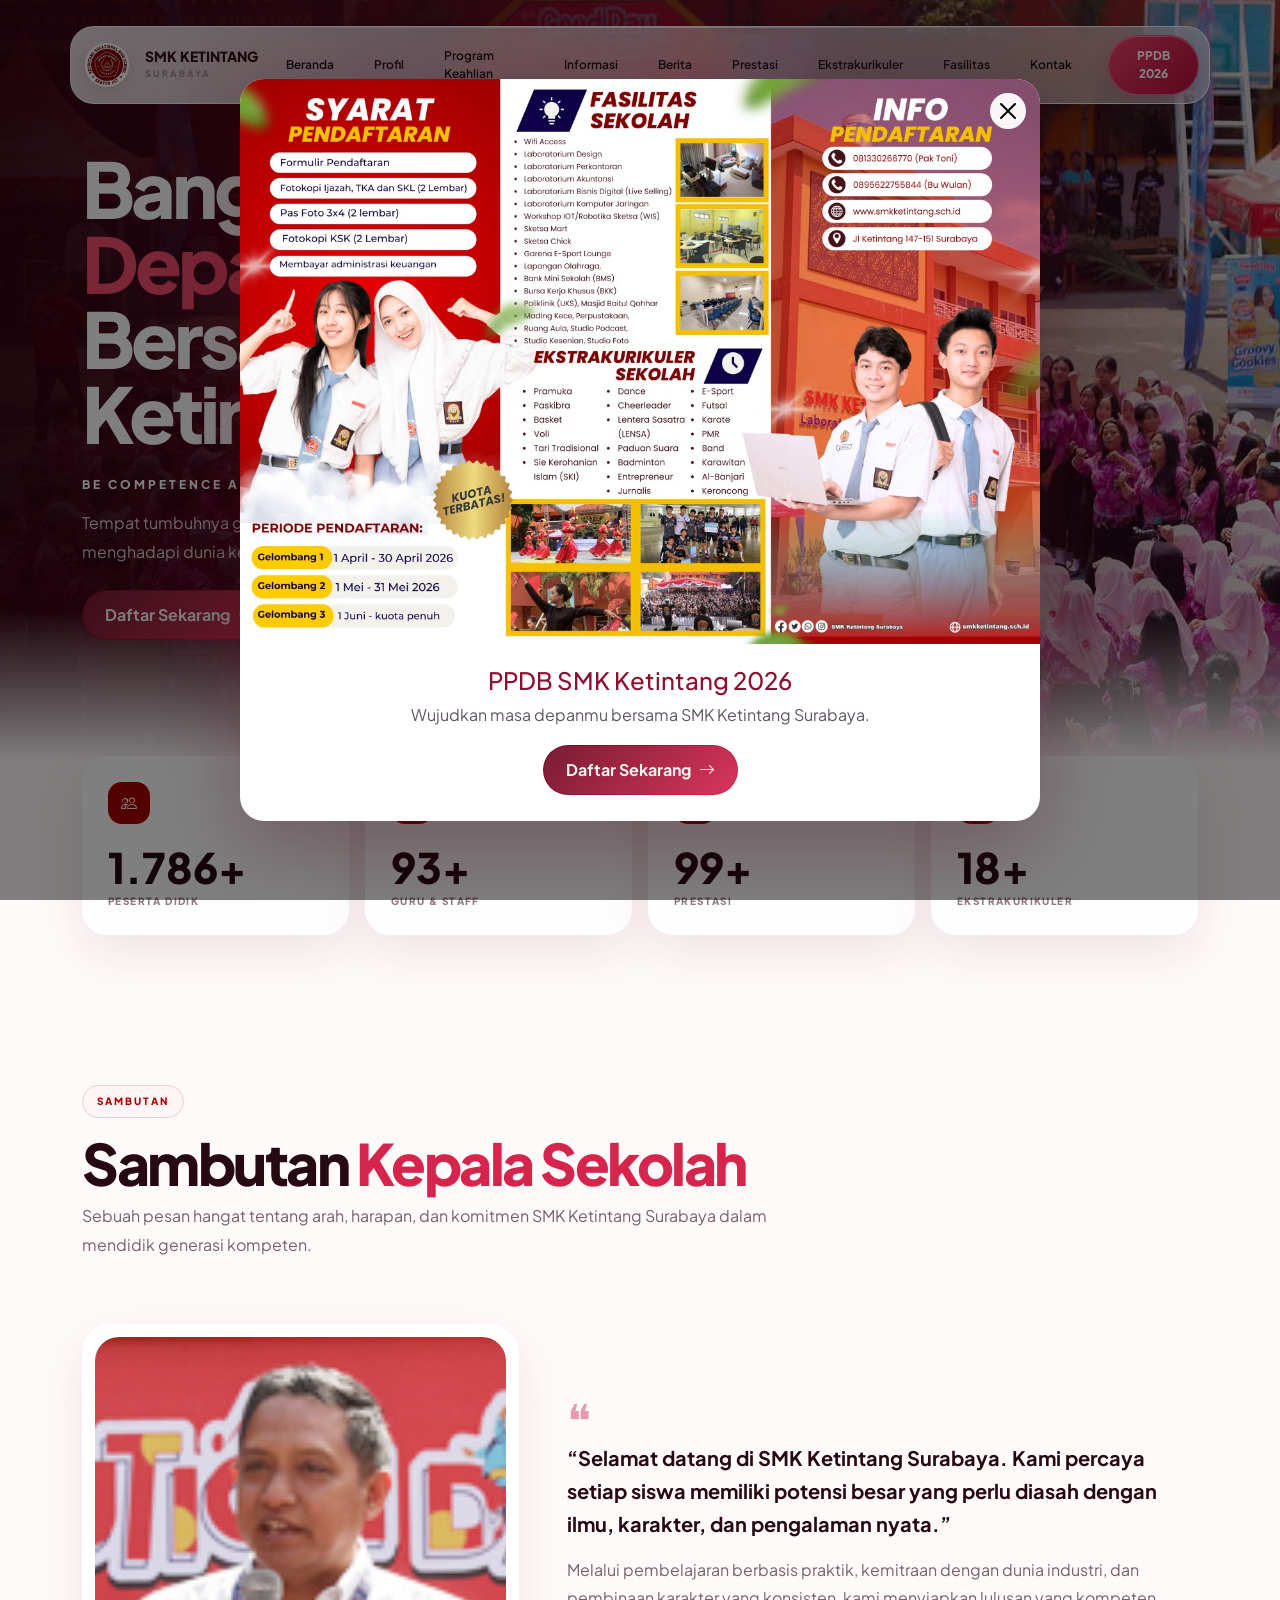
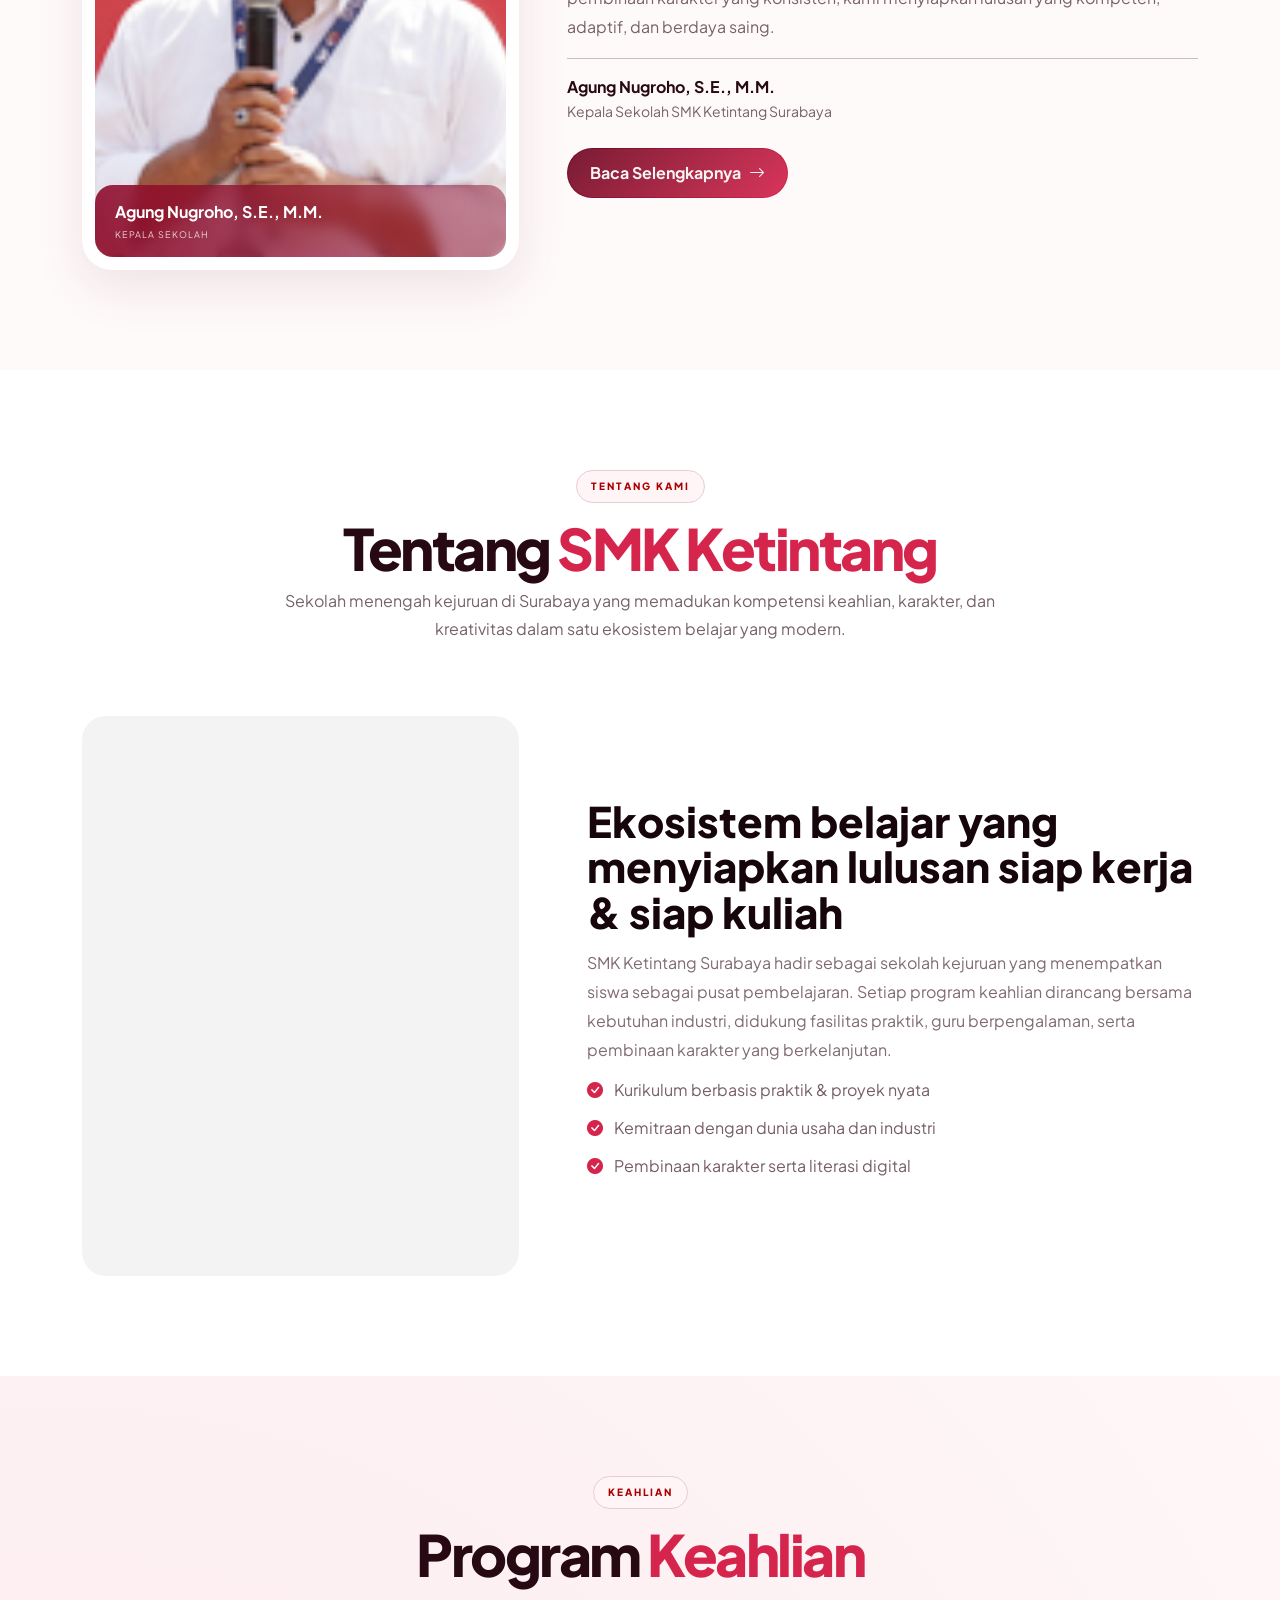
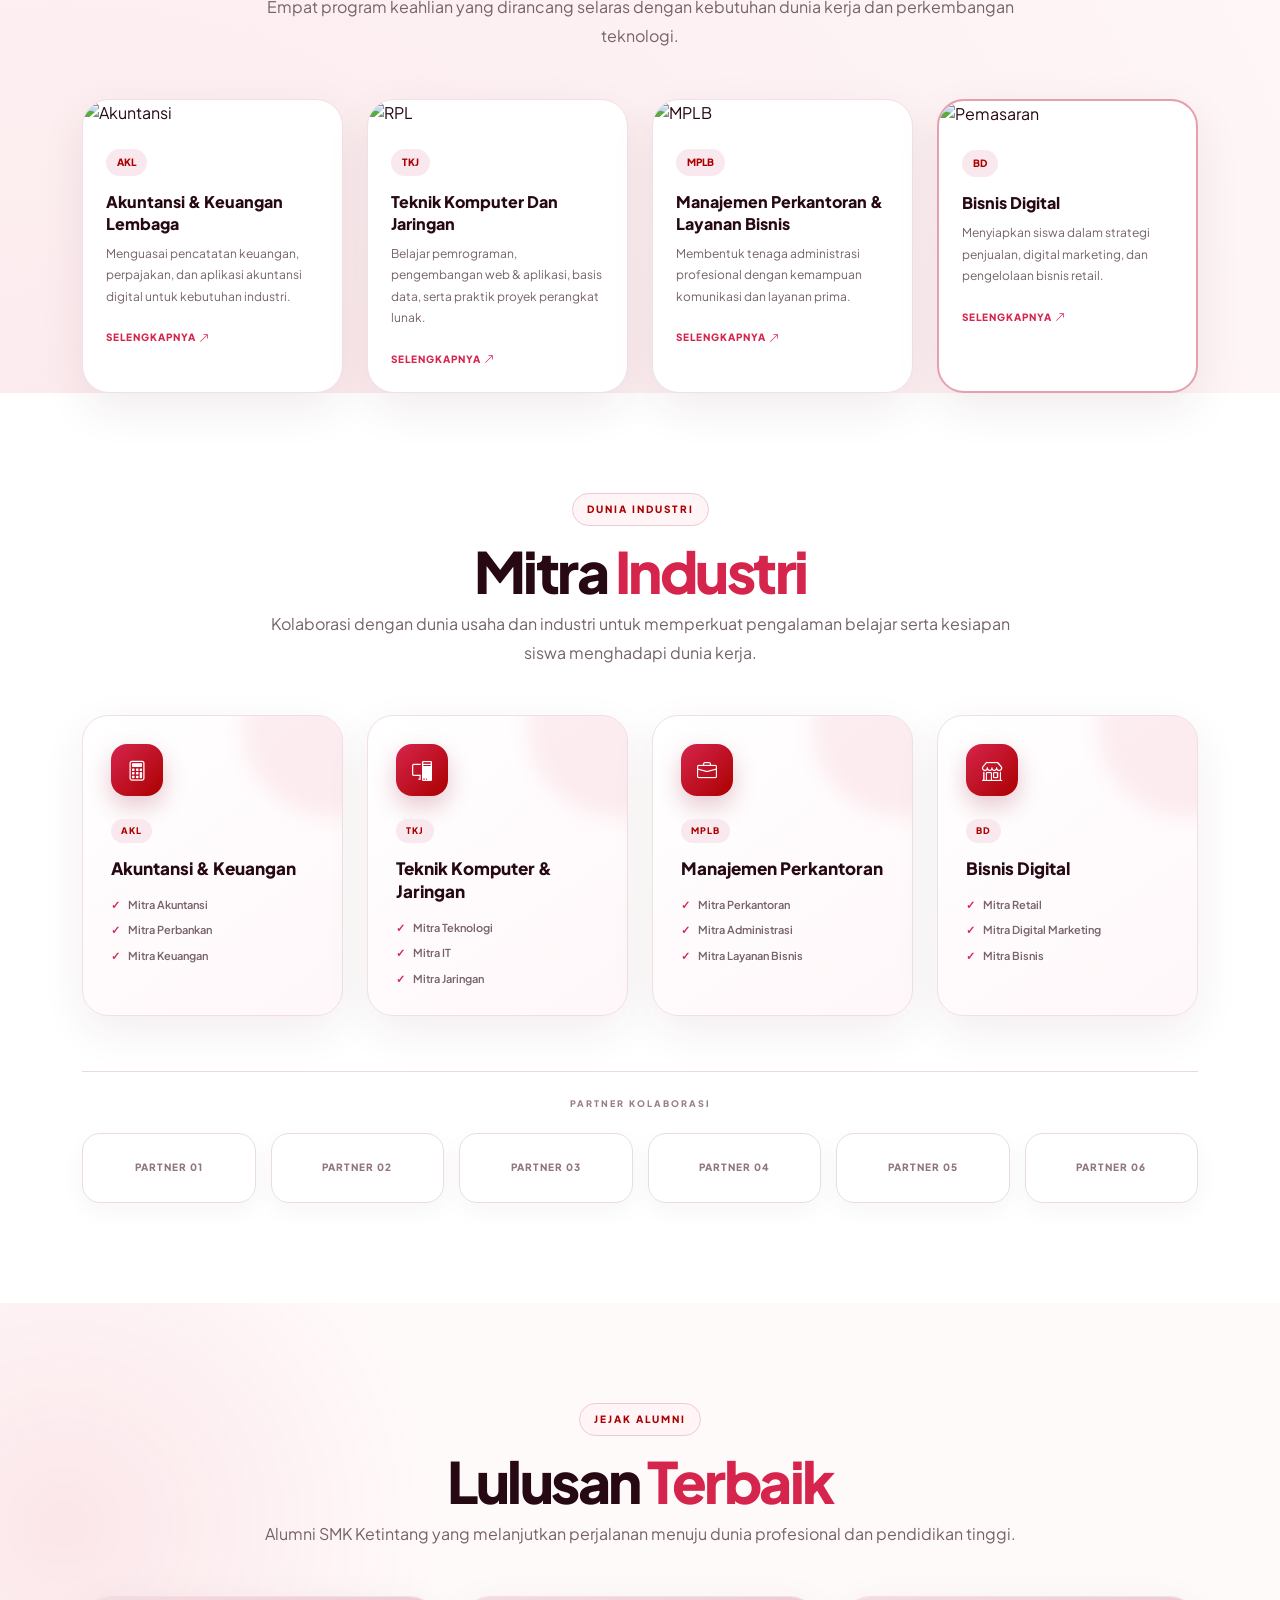
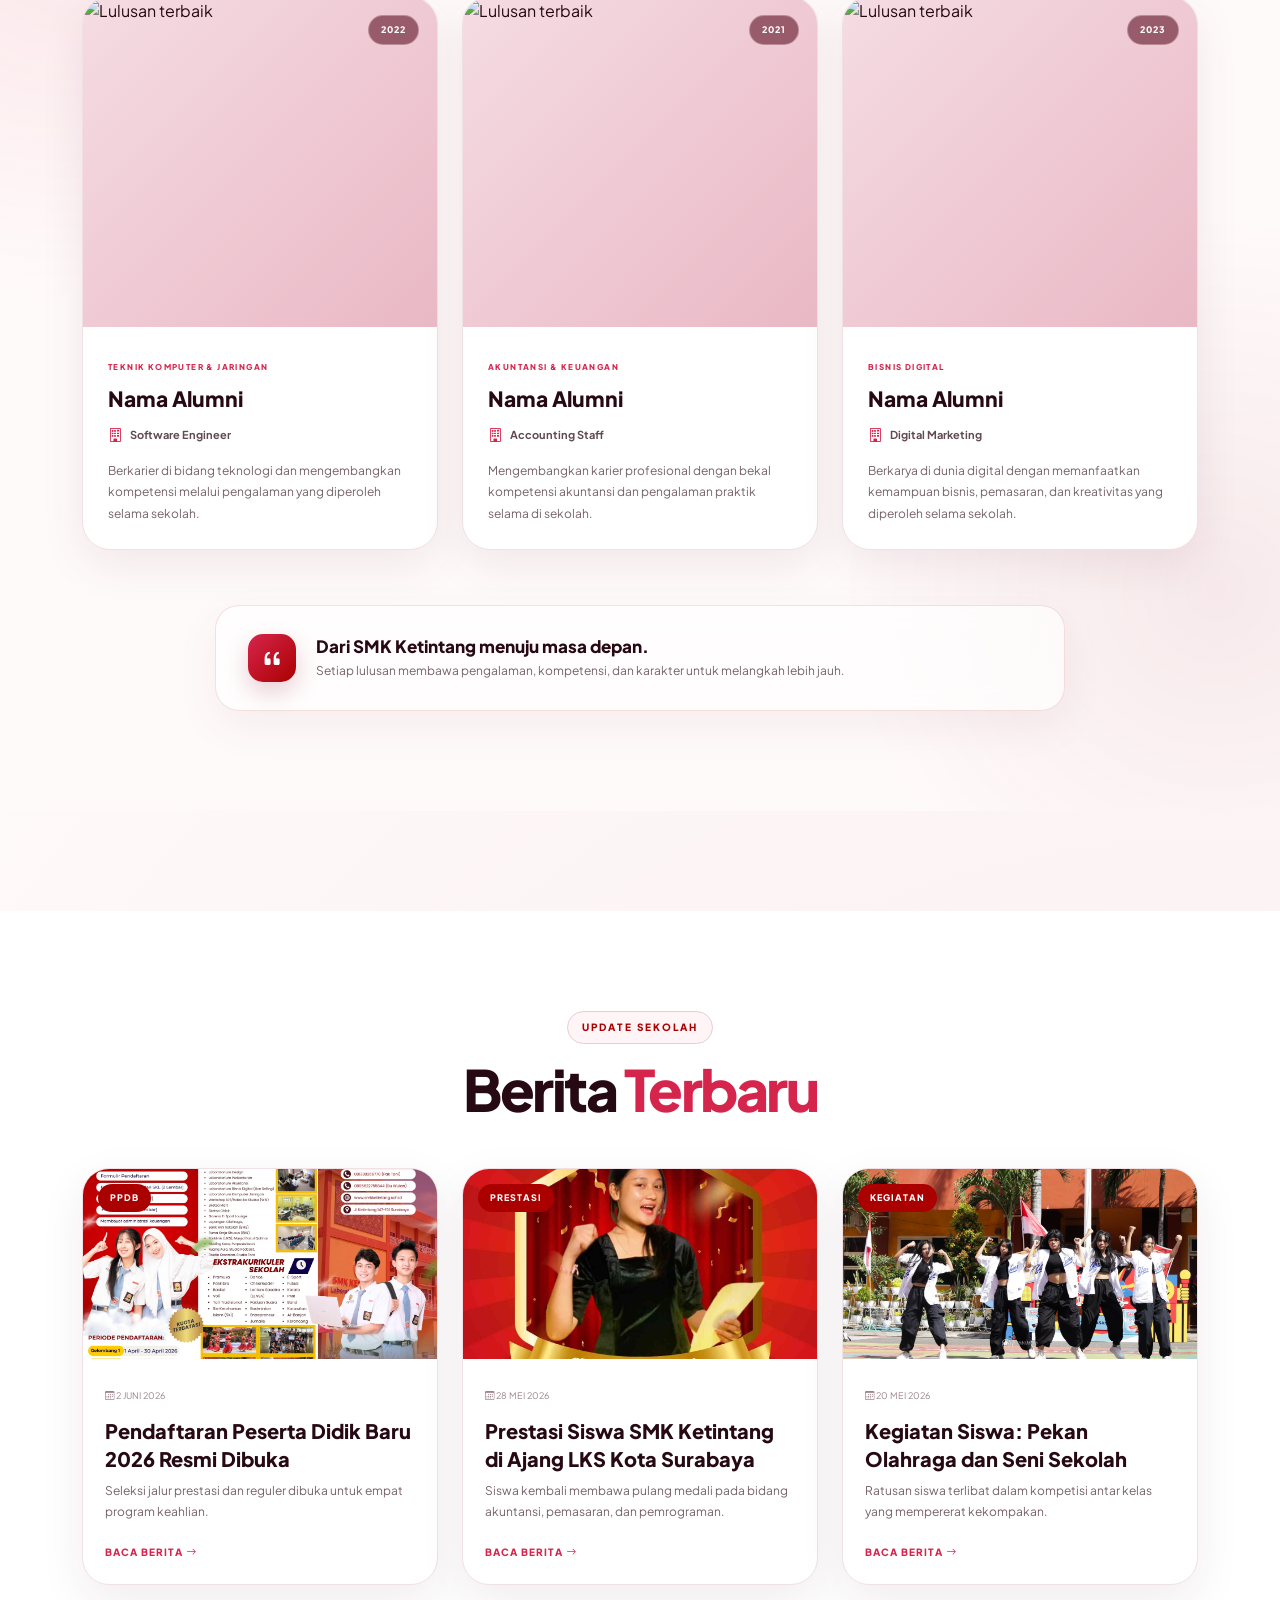
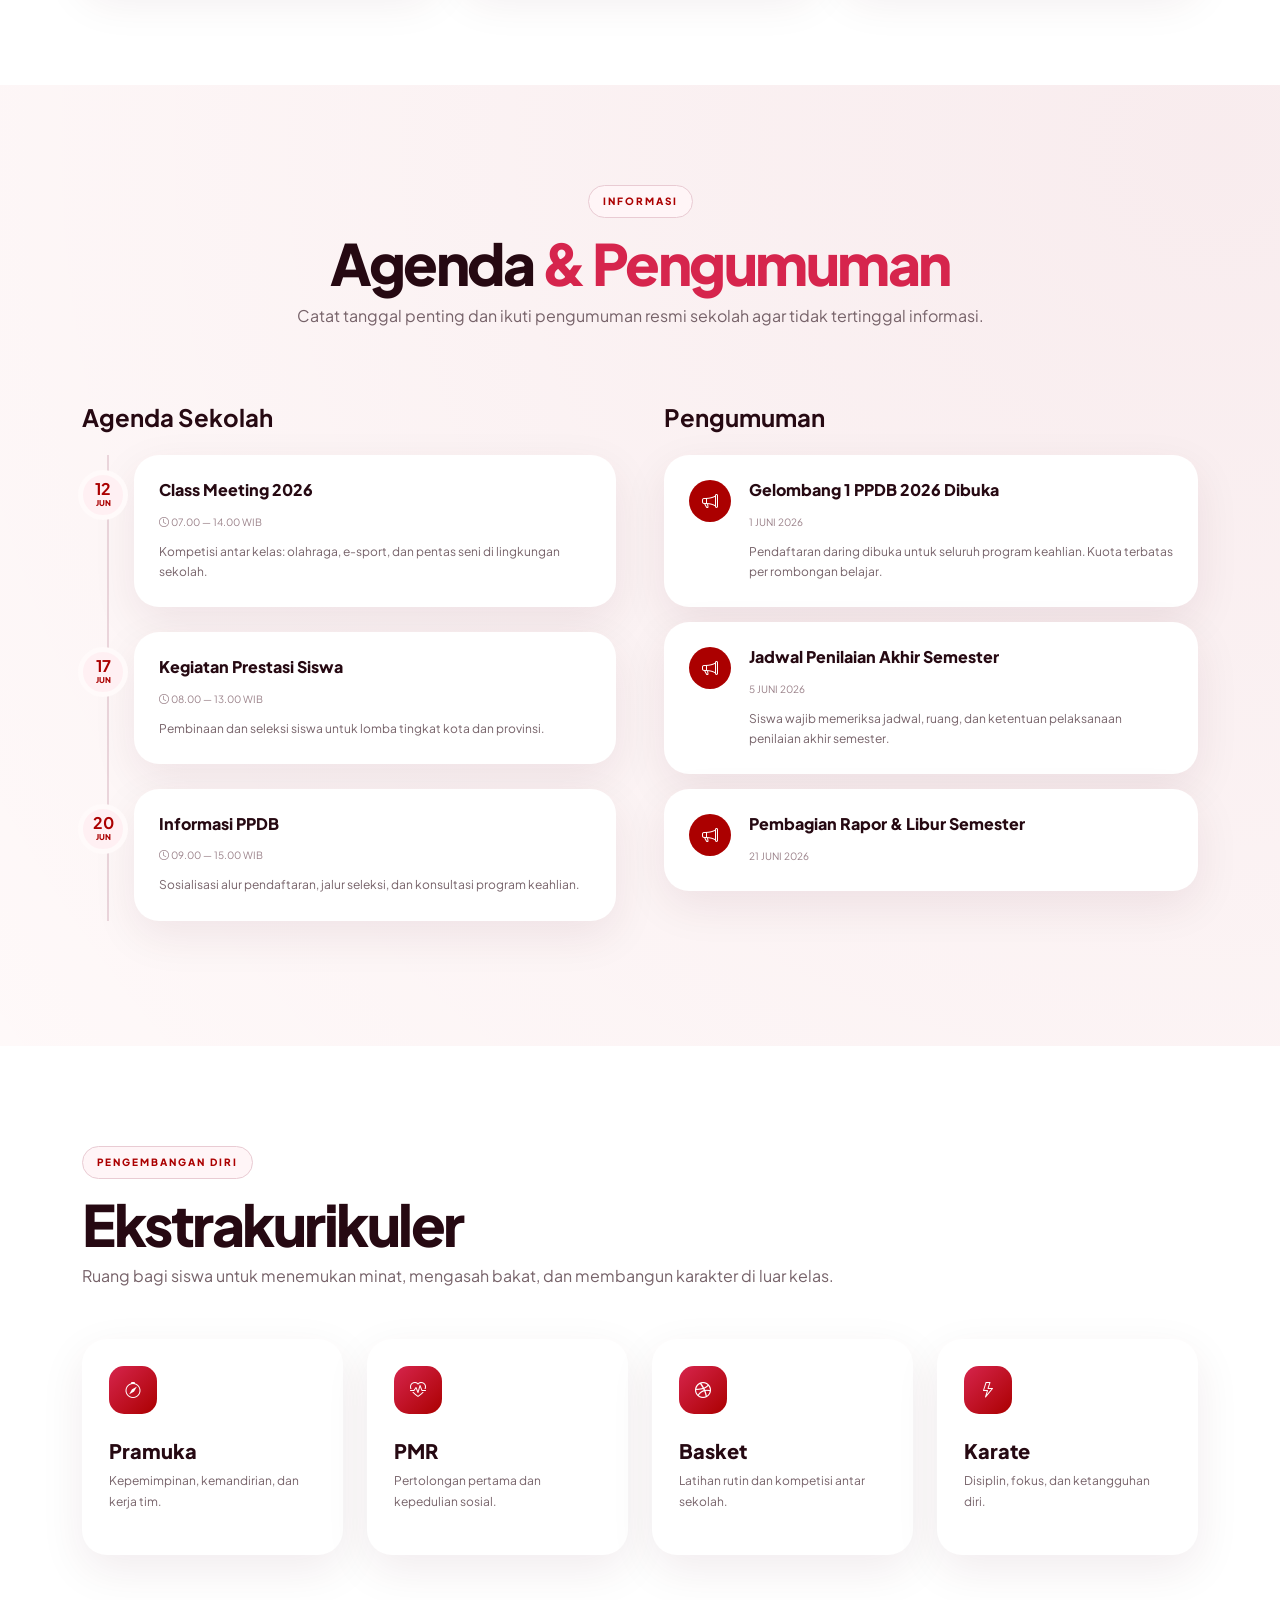
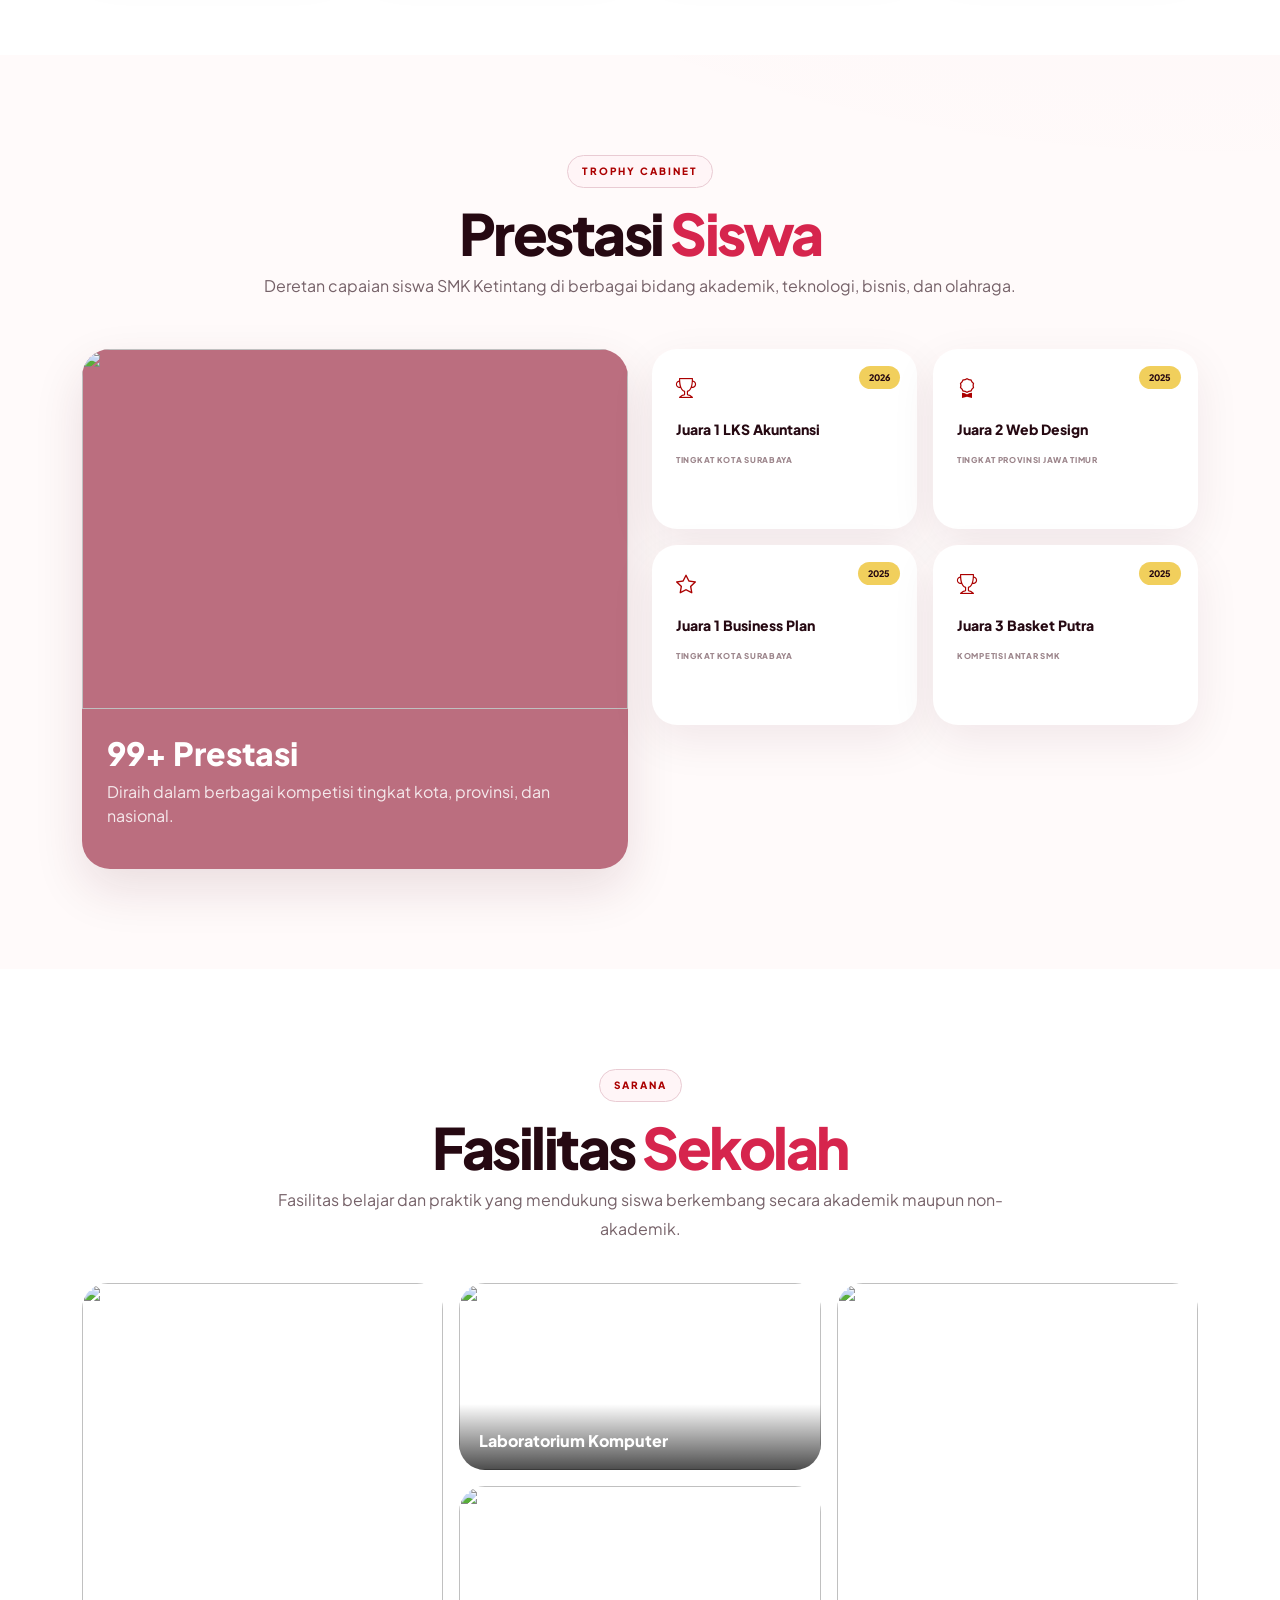
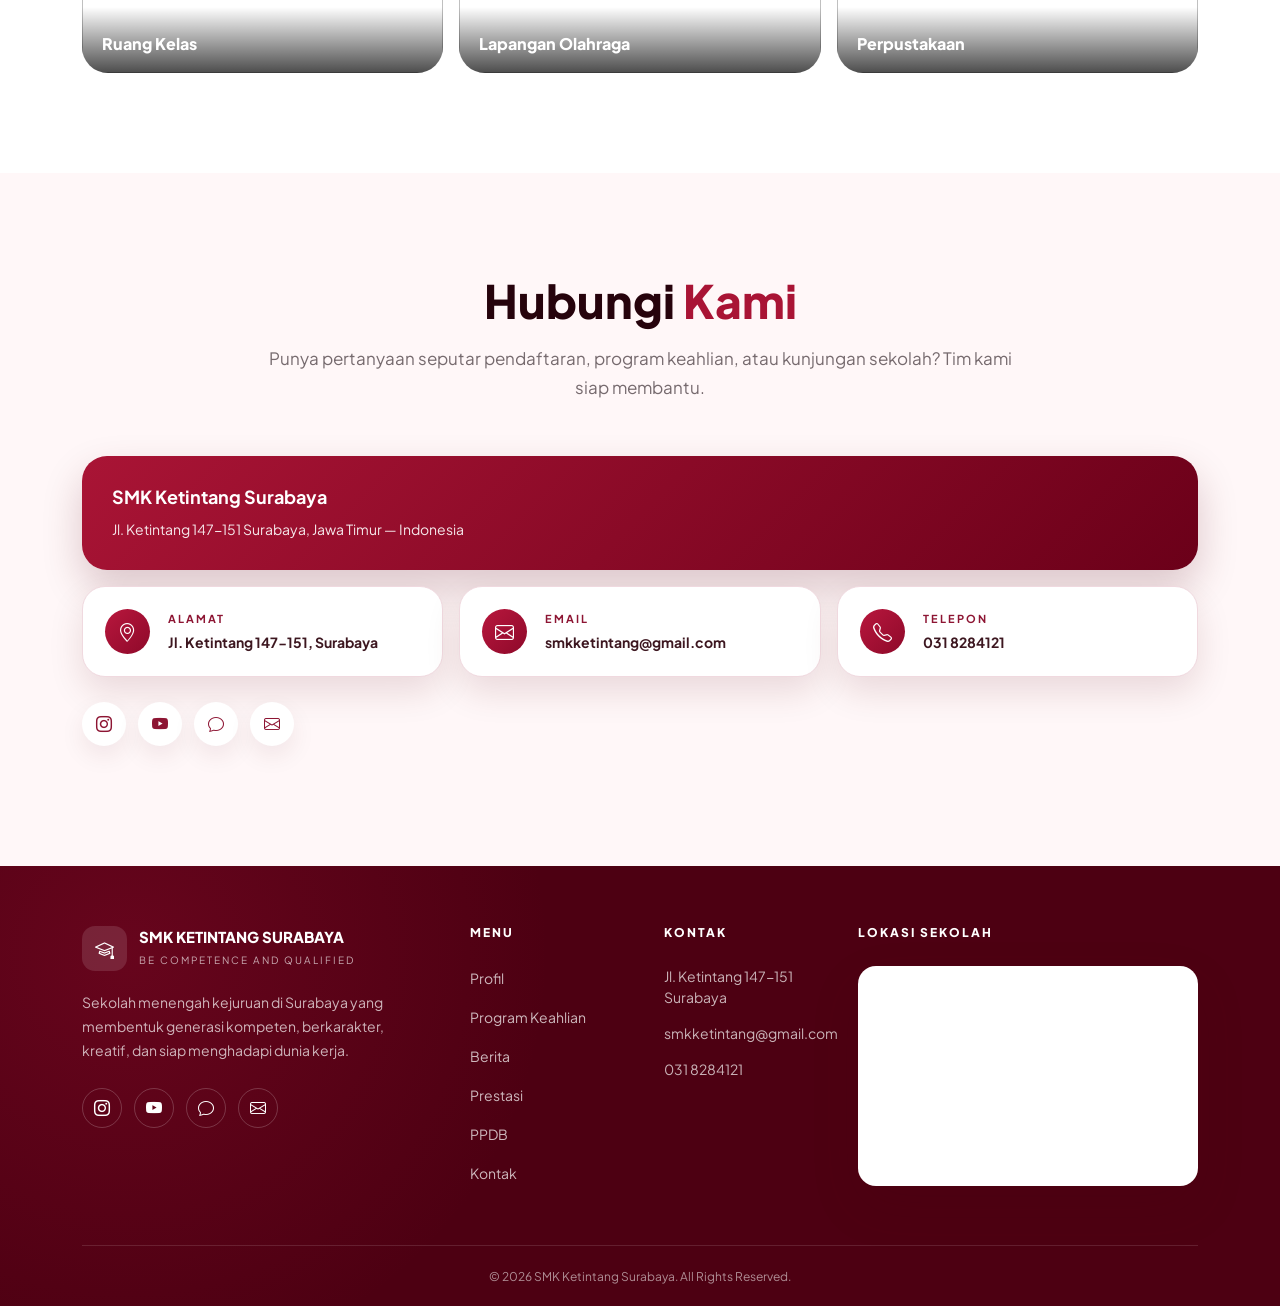
==== commit 724eace9: "baru" ====
--- a/index.html
+++ b/index.html
@@ -1,786 +1,1285 @@
 <!doctype html>
 <html lang="id">
-     <head>
-          <meta charset="UTF-8" />
-          <meta name="viewport" content="width=device-width, initial-scale=1.0" />
-          <title>SMK Ketintang Surabaya</title>
-
-          <!-- Bootstrap 5 CDN -->
-          <link href="https://cdn.jsdelivr.net/npm/bootstrap@5.3.3/dist/css/bootstrap.min.css" rel="stylesheet" />
-
-          <!-- Bootstrap Icons CDN -->
-          <link rel="stylesheet" href="https://cdn.jsdelivr.net/npm/bootstrap-icons@1.11.3/font/bootstrap-icons.min.css" />
-
-          <!-- Google Font -->
-          <link rel="preconnect" href="https://fonts.googleapis.com" />
-          <link rel="preconnect" href="https://fonts.gstatic.com" crossorigin />
-          <link href="https://fonts.googleapis.com/css2?family=Plus+Jakarta+Sans:wght@400;500;600;700;800&display=swap" rel="stylesheet" />
-
-          <link rel="stylesheet" href="style.css" />
-     </head>
-
-     <body>
-          <!--navba-->
-          <nav class="navbar navbar-expand-lg fixed-top main-navbar">
-               <div class="container navbar-inner">
-                    <a class="navbar-brand d-flex align-items-center gap-3" href="#home">
-                         <div class="brand-icon">
-                             <img src="gambar/smk.png">
-                         </div>
-                         <div>
-                              <div class="brand-title">SMK KETINTANG</div>
-                              <div class="brand-city">SURABAYA</div>
-                         </div>
-                    </a>
-
-                    <button class="navbar-toggler border-0 shadow-none" type="button" data-bs-toggle="collapse" data-bs-target="#navbarMenu">
-                         <i class="bi bi-list fs-2"></i>
-                    </button>
-
-                    <div class="collapse navbar-collapse" id="navbarMenu">
-                         <ul class="navbar-nav ms-auto align-items-lg-center gap-lg-3">
-                              <li class="nav-item"><a class="nav-link" href="#home">Beranda</a></li>
-                              <li class="nav-item"><a class="nav-link" href="#profil">Profil</a></li>
-                              <li class="nav-item"><a class="nav-link" href="#program">Program Keahlian</a></li>
-                              <li class="nav-item"><a class="nav-link" href="#informasi">Informasi</a></li>
-                              <li class="nav-item"><a class="nav-link" href="#berita">Berita</a></li>
-                              <li class="nav-item"><a class="nav-link" href="#prestasi">Prestasi</a></li>
-                              <li class="nav-item"><a class="nav-link" href="#ekskul">Ekstrakurikuler</a></li>
-                              <li class="nav-item"><a class="nav-link" href="#fasilitas">Fasilitas</a></li>
-                              <li class="nav-item"><a class="nav-link" href="#kontak">Kontak</a></li>
-                              <li class="nav-item ms-lg-2">
-                                   <a class="btn btn-ppdb" href="#kontak">PPDB 2026</a>
-                              </li>
-                         </ul>
-                    </div>
-               </div>
-          </nav>
-
-          <!-- ================= HERO ================= -->
-          <section id="home" class="hero-section">
-               <div class="hero-overlay"></div>
-
-               <div class="container hero-content">
-                    <div class="row align-items-center">
-                         <div class="col-lg-8">
-                              <div class="hero-badge">• SMK KETINTANG SURABAYA</div>
-
-                              <h1>
-                                   Bangun <span>Masa<br />Depanmu</span><br />
-                                   Bersama SMK<br />
-                                   Ketintang
-                              </h1>
-
-                              <div class="hero-subtitle">BE COMPETENCE AND QUALIFIED</div>
-
-                              <p>Tempat tumbuhnya generasi kompeten, berkarakter, kreatif, dan siap menghadapi dunia kerja serta masa depan.</p>
-
-                              <div class="d-flex flex-wrap gap-3 mt-4">
-                                   <a href="#kontak" class="btn btn-main"> Daftar Sekarang <i class="bi bi-arrow-right ms-2"></i> </a>
-                                   <a href="#profil" class="btn btn-explore"> <i class="bi bi-compass me-2"></i> Jelajahi Sekolah </a>
-                              </div>
-                         </div>
-
-                         <div class="col-lg-4 mt-5 mt-lg-0">
-                              <div class="hero-stat-list">
-                                   <div class="hero-stat">
-                                        <i class="bi bi-people"></i>
-                                        <strong>1.786+</strong>
-                                        <small>PESERTA DIDIK</small>
-                                   </div>
-
-                                   <div class="hero-stat">
-                                        <i class="bi bi-mortarboard"></i>
-                                        <strong>93+</strong>
-                                        <small>GURU & STAFF</small>
-                                   </div>
-
-                                   <div class="hero-stat">
-                                        <i class="bi bi-trophy"></i>
-                                        <strong>99+</strong>
-                                        <small>PRESTASI</small>
-                                   </div>
-                              </div>
-                         </div>
-                    </div>
-               </div>
-          </section>
-
-          <!-- ================= STATISTICS ================= -->
-          <section class="stats-section">
-               <div class="container">
-                    <div class="row g-3">
-                         <div class="col-md-3">
-                              <div class="stat-card">
-                                   <div class="stat-icon"><i class="bi bi-people"></i></div>
-                                   <h3>1.786+</h3>
-                                   <p>PESERTA DIDIK</p>
-                              </div>
-                         </div>
-
-                         <div class="col-md-3">
-                              <div class="stat-card">
-                                   <div class="stat-icon"><i class="bi bi-mortarboard"></i></div>
-                                   <h3>93+</h3>
-                                   <p>GURU & STAFF</p>
-                              </div>
-                         </div>
-
-                         <div class="col-md-3">
-                              <div class="stat-card">
-                                   <div class="stat-icon"><i class="bi bi-trophy"></i></div>
-                                   <h3>99+</h3>
-                                   <p>PRESTASI</p>
-                              </div>
-                         </div>
-
-                         <div class="col-md-3">
-                              <div class="stat-card">
-                                   <div class="stat-icon"><i class="bi bi-dribbble"></i></div>
-                                   <h3>18+</h3>
-                                   <p>EKSTRAKURIKULER</p>
-                              </div>
-                         </div>
-                    </div>
-               </div>
-          </section>
-
-          <!-- ================= SAMBUTAN ================= -->
-          <section id="profil" class="section-padding">
-               <div class="container">
-                    <span class="section-label">SAMBUTAN</span>
-
-                    <h2 class="section-title mt-3">Sambutan <span>Kepala Sekolah</span></h2>
-
-                    <p class="section-description">Sebuah pesan hangat tentang arah, harapan, dan komitmen SMK Ketintang Surabaya dalam mendidik generasi kompeten.</p>
-
-                    <div class="row align-items-center g-5 mt-3">
-                         <div class="col-lg-5">
-                              <div class="principal-card">
-                                   <img src="gambar/agung.jpg" alt="Kepala Sekolah" />
-                                   <div class="principal-name">
-                                        <strong>Agung Nugroho, S.E., M.M.</strong>
-                                        <small>KEPALA SEKOLAH</small>
-                                   </div>
-                              </div>
-                         </div>
-
-                         <div class="col-lg-7">
-                              <div class="quote-icon">❝</div>
-
-                              <blockquote class="principal-quote">“Selamat datang di SMK Ketintang Surabaya. Kami percaya setiap siswa memiliki potensi besar yang perlu diasah dengan ilmu, karakter, dan pengalaman nyata.”</blockquote>
-
-                              <p class="text-muted-custom">Melalui pembelajaran berbasis praktik, kemitraan dengan dunia industri, dan pembinaan karakter yang konsisten, kami menyiapkan lulusan yang kompeten, adaptif, dan berdaya saing.</p>
-
-                              <hr />
-
-                              <strong>Agung Nugroho, S.E., M.M.</strong>
-                              <div class="text-muted-custom small">Kepala Sekolah SMK Ketintang Surabaya</div>
-
-                              <a href="#" class="btn btn-main mt-4"> Baca Selengkapnya <i class="bi bi-arrow-right ms-2"></i> </a>
-                         </div>
-                    </div>
-               </div>
-          </section>
-
-          <!-- ================= TENTANG ================= -->
-          <section class="section-padding bg-white">
-               <div class="container">
-                    <div class="text-center">
-                         <span class="section-label">TENTANG KAMI</span>
-
-                         <h2 class="section-title mt-3">Tentang <span>SMK Ketintang</span></h2>
-
-                         <p class="section-description mx-auto">Sekolah menengah kejuruan di Surabaya yang memadukan kompetensi keahlian, karakter, dan kreativitas dalam satu ekosistem belajar yang modern.</p>
-                    </div>
-
-                    <div class="row align-items-center g-5 mt-4">
-                    <div class="col-lg-5">
-                         <div class="school-photo-wrapper">
-                              <video
-                                   src="video/cinematic.mp4"
-                                   autoplay
-                                   muted
-                                   loop
-                                   playsinline
-                              ></video>
-                         </div>
-                    </div>
-
-                    <div class="col-lg-7">
-                         <div class="school-content">
-                              <h2
-                              font-bold>
-                                   Ekosistem belajar yang menyiapkan
-                                   lulusan siap kerja & siap kuliah
-                              </h2>
-
-                              <p>
-                                   SMK Ketintang Surabaya hadir sebagai sekolah kejuruan
-                                   yang menempatkan siswa sebagai pusat pembelajaran.
-                                   Setiap program keahlian dirancang bersama kebutuhan
-                                   industri, didukung fasilitas praktik, guru berpengalaman,
-                                   serta pembinaan karakter yang berkelanjutan.
-                              </p>
-
-                               <ul class="check-list">
-                                   <li><i class="bi bi-check-circle-fill"></i> Kurikulum berbasis praktik & proyek nyata</li>
-                                   <li><i class="bi bi-check-circle-fill"></i> Kemitraan dengan dunia usaha dan industri</li>
-                                   <li><i class="bi bi-check-circle-fill"></i> Pembinaan karakter serta literasi digital</li>
-                              </ul>
-                         </div>
-                      </div>
-                    </div>
-                </div>
-
-                                        
-          </section>
-
-          <!-- ================= PROGRAM KEAHLIAN ================= -->
-          <section id="program" class="section-padding">
-               <div class="container">
-                    <div class="text-center">
-                         <span class="section-label">KEAHLIAN</span>
-                         <h2 class="section-title mt-3">Program <span>Keahlian</span></h2>
-                         <p class="section-description mx-auto">Empat program keahlian yang dirancang selaras dengan kebutuhan dunia kerja dan perkembangan teknologi.</p>
-                    </div>
-
-                    <div class="row g-4 mt-4">
-                         <div class="col-lg-3 col-md-6">
-                              <div class="program-card">
-                                   <img src="assets/akuntansi.jpg" alt="Akuntansi" />
-                                   <div class="program-body">
-                                        <span class="program-badge">AKL</span>
-                                        <h5>Akuntansi & Keuangan Lembaga</h5>
-                                        <p>Menguasai pencatatan keuangan, perpajakan, dan aplikasi akuntansi digital untuk kebutuhan industri.</p>
-                                        <a href="#">SELENGKAPNYA <i class="bi bi-arrow-up-right"></i></a>
-                                   </div>
-                              </div>
-                         </div>
-
-                         <div class="col-lg-3 col-md-6">
-                              <div class="program-card">
-                                   <img src="assets/rpl.jpg" alt="RPL" />
-                                   <div class="program-body">
-                                        <span class="program-badge">TKJ</span>
-                                        <h5>Teknik Komputer Dan Jaringan</h5>
-                                        <p>Belajar pemrograman, pengembangan web & aplikasi, basis data, serta praktik proyek perangkat lunak.</p>
-                                        <a href="#">SELENGKAPNYA <i class="bi bi-arrow-up-right"></i></a>
-                                   </div>
-                              </div>
-                         </div>
-
-                         <div class="col-lg-3 col-md-6">
-                              <div class="program-card">
-                                   <img src="assets/mplb.jpg" alt="MPLB" />
-                                   <div class="program-body">
-                                        <span class="program-badge">MPLB</span>
-                                        <h5>Manajemen Perkantoran & Layanan Bisnis</h5>
-                                        <p>Membentuk tenaga administrasi profesional dengan kemampuan komunikasi dan layanan prima.</p>
-                                        <a href="#">SELENGKAPNYA <i class="bi bi-arrow-up-right"></i></a>
-                                   </div>
-                              </div>
-                         </div>
-
-                         <div class="col-lg-3 col-md-6">
-                              <div class="program-card featured">
-                                   <img src="assets/pemasaran.jpg" alt="Pemasaran" />
-                                   <div class="program-body">
-                                        <span class="program-badge">BD</span>
-                                        <h5>Bisnis Digital</h5>
-                                        <p>Menyiapkan siswa dalam strategi penjualan, digital marketing, dan pengelolaan bisnis retail.</p>
-                                        <a href="#">SELENGKAPNYA <i class="bi bi-arrow-up-right"></i></a>
-                                   </div>
-                              </div>
-                         </div>
-                    </div>
-               </div>
-          </section>
-
-          <!-- ================= BERITA ================= -->
-          <section id="berita" class="section-padding bg-white">
-               <div class="container">
-                    <div class="text-center mb-5">
-                         <span class="section-label">UPDATE SEKOLAH</span>
-                         <h2 class="section-title mt-3">Berita <span>Terbaru</span></h2>
-                    </div>
-
-                    <div class="row g-4">
-                         <div class="col-lg-4">
-                              <article class="news-card">
-                                   <div class="news-image">
-                                        <img src="gambar/ppdb.jpg" alt="" />
-                                        <span>PPDB</span>
-                                   </div>
-                                   <div class="news-body">
-                                        <small><i class="bi bi-calendar3"></i> 2 JUNI 2026</small>
-                                        <h5>Pendaftaran Peserta Didik Baru 2026 Resmi Dibuka</h5>
-                                        <p>Seleksi jalur prestasi dan reguler dibuka untuk empat program keahlian.</p>
-                                        <a href="#">BACA BERITA <i class="bi bi-arrow-right"></i></a>
-                                   </div>
-                              </article>
-                         </div>
-
-                         <div class="col-lg-4">
-                              <article class="news-card">
-                                   <div class="news-image">
-                                        <img src="gambar/prestasi1.jpg" alt="" />
-                                        <span>PRESTASI</span>
-                                   </div>
-                                   <div class="news-body">
-                                        <small><i class="bi bi-calendar3"></i> 28 MEI 2026</small>
-                                        <h5>Prestasi Siswa SMK Ketintang di Ajang LKS Kota Surabaya</h5>
-                                        <p>Siswa kembali membawa pulang medali pada bidang akuntansi, pemasaran, dan pemrograman.</p>
-                                        <a href="#">BACA BERITA <i class="bi bi-arrow-right"></i></a>
-                                   </div>
-                              </article>
-                         </div>
-
-                         <div class="col-lg-4">
-                              <article class="news-card">
-                                   <div class="news-image">
-                                        <img src="gambar/dance.jpg" alt="" />
-                                        <span>KEGIATAN</span>
-                                   </div>
-                                   <div class="news-body">
-                                        <small><i class="bi bi-calendar3"></i> 20 MEI 2026</small>
-                                        <h5>Kegiatan Siswa: Pekan Olahraga dan Seni Sekolah</h5>
-                                        <p>Ratusan siswa terlibat dalam kompetisi antar kelas yang mempererat kekompakan.</p>
-                                        <a href="#">BACA BERITA <i class="bi bi-arrow-right"></i></a>
-                                   </div>
-                              </article>
-                         </div>
-                    </div>
-               </div>
-          </section>
-
-          <!-- ================= AGENDA ================= -->
-          <section id="informasi" class="section-padding">
-               <div class="container">
-                    <div class="text-center">
-                         <span class="section-label">INFORMASI</span>
-                         <h2 class="section-title mt-3">Agenda <span>& Pengumuman</span></h2>
-                         <p class="section-description mx-auto">Catat tanggal penting dan ikuti pengumuman resmi sekolah agar tidak tertinggal informasi.</p>
-                    </div>
-
-                    <div class="row g-5 mt-4">
-                         <div class="col-lg-6">
-                              <h4 class="fw-bold mb-4">Agenda Sekolah</h4>
-
-                              <div class="timeline">
-                                   <div class="timeline-item">
-                                        <div class="date-circle">
-                                             <strong>12</strong>
-                                             <small>JUN</small>
-                                        </div>
-
-                                        <div class="timeline-card">
-                                             <h5>Class Meeting 2026</h5>
-                                             <small><i class="bi bi-clock"></i> 07.00 — 14.00 WIB</small>
-                                             <p>Kompetisi antar kelas: olahraga, e-sport, dan pentas seni di lingkungan sekolah.</p>
-                                        </div>
-                                   </div>
-
-                                   <div class="timeline-item">
-                                        <div class="date-circle">
-                                             <strong>17</strong>
-                                             <small>JUN</small>
-                                        </div>
-
-                                        <div class="timeline-card">
-                                             <h5>Kegiatan Prestasi Siswa</h5>
-                                             <small><i class="bi bi-clock"></i> 08.00 — 13.00 WIB</small>
-                                             <p>Pembinaan dan seleksi siswa untuk lomba tingkat kota dan provinsi.</p>
-                                        </div>
-                                   </div>
-
-                                   <div class="timeline-item">
-                                        <div class="date-circle">
-                                             <strong>20</strong>
-                                             <small>JUN</small>
-                                        </div>
-
-                                        <div class="timeline-card">
-                                             <h5>Informasi PPDB</h5>
-                                             <small><i class="bi bi-clock"></i> 09.00 — 15.00 WIB</small>
-                                             <p>Sosialisasi alur pendaftaran, jalur seleksi, dan konsultasi program keahlian.</p>
-                                        </div>
-                                   </div>
-                              </div>
-                         </div>
-
-                         <div class="col-lg-6">
-                              <h4 class="fw-bold mb-4">Pengumuman</h4>
-
-                              <div class="announcement">
-                                   <div class="announcement-card">
-                                        <div class="announcement-icon"><i class="bi bi-megaphone"></i></div>
-                                        <div>
-                                             <h5>Gelombang 1 PPDB 2026 Dibuka</h5>
-                                             <small>1 JUNI 2026</small>
-                                             <p>Pendaftaran daring dibuka untuk seluruh program keahlian. Kuota terbatas per rombongan belajar.</p>
-                                        </div>
-                                   </div>
-
-                                   <div class="announcement-card">
-                                        <div class="announcement-icon"><i class="bi bi-megaphone"></i></div>
-                                        <div>
-                                             <h5>Jadwal Penilaian Akhir Semester</h5>
-                                             <small>5 JUNI 2026</small>
-                                             <p>Siswa wajib memeriksa jadwal, ruang, dan ketentuan pelaksanaan penilaian akhir semester.</p>
-                                        </div>
-                                   </div>
-
-                                   <div class="announcement-card">
-                                        <div class="announcement-icon"><i class="bi bi-megaphone"></i></div>
-                                        <div>
-                                             <h5>Pembagian Rapor & Libur Semester</h5>
-                                             <small>21 JUNI 2026</small>
-                                        </div>
-                                   </div>
-                              </div>
-                         </div>
-                    </div>
-               </div>
-          </section>
-
-          <!-- ================= EKSTRA ================= -->
-          <section id="ekskul" class="section-padding bg-white">
-               <div class="container">
-                    <span class="section-label">PENGEMBANGAN DIRI</span>
-                    <h2 class="section-title mt-3">Ekstrakurikuler</h2>
-                    <p class="section-description">Ruang bagi siswa untuk menemukan minat, mengasah bakat, dan membangun karakter di luar kelas.</p>
-
-                    <div class="row g-4 mt-4">
-                         <div class="col-lg-3 col-6">
-                              <div class="extra-card">
-                                   <div class="extra-icon"><i class="bi bi-compass"></i></div>
-                                   <h5>Pramuka</h5>
-                                   <p>Kepemimpinan, kemandirian, dan kerja tim.</p>
-                              </div>
-                         </div>
-
-                         <div class="col-lg-3 col-6">
-                              <div class="extra-card">
-                                   <div class="extra-icon"><i class="bi bi-heart-pulse"></i></div>
-                                   <h5>PMR</h5>
-                                   <p>Pertolongan pertama dan kepedulian sosial.</p>
-                              </div>
-                         </div>
-
-                         <div class="col-lg-3 col-6">
-                              <div class="extra-card">
-                                   <div class="extra-icon"><i class="bi bi-dribbble"></i></div>
-                                   <h5>Basket</h5>
-                                   <p>Latihan rutin dan kompetisi antar sekolah.</p>
-                              </div>
-                         </div>
-
-                         <div class="col-lg-3 col-6">
-                              <div class="extra-card">
-                                   <div class="extra-icon"><i class="bi bi-lightning"></i></div>
-                                   <h5>Karate</h5>
-                                   <p>Disiplin, fokus, dan ketangguhan diri.</p>
-                              </div>
-                         </div>
-                    </div>
-               </div>
-          </section>
-
-          <!-- ================= PRESTASI ================= -->
-          <section id="prestasi" class="section-padding">
-               <div class="container">
-                    <div class="text-center">
-                         <span class="section-label">TROPHY CABINET</span>
-                         <h2 class="section-title mt-3">Prestasi <span>Siswa</span></h2>
-                         <p class="section-description mx-auto">Deretan capaian siswa SMK Ketintang di berbagai bidang akademik, teknologi, bisnis, dan olahraga.</p>
-                    </div>
-
-                    <div class="row g-4 mt-4">
-                         <div class="col-lg-6">
-                              <div class="achievement-main">
-                                   <img src="assets/prestasi.jpg" alt="" />
-                                   <div>
-                                        <h2>99+ Prestasi</h2>
-                                        <p>Diraih dalam berbagai kompetisi tingkat kota, provinsi, dan nasional.</p>
-                                   </div>
-                              </div>
-                         </div>
-
-                         <div class="col-lg-6">
-                              <div class="row g-3">
-                                   <div class="col-6">
-                                        <div class="achievement-card">
-                                             <span>2026</span>
-                                             <i class="bi bi-trophy"></i>
-                                             <h5>Juara 1 LKS Akuntansi</h5>
-                                             <small>TINGKAT KOTA SURABAYA</small>
-                                        </div>
-                                   </div>
-
-                                   <div class="col-6">
-                                        <div class="achievement-card">
-                                             <span>2025</span>
-                                             <i class="bi bi-award"></i>
-                                             <h5>Juara 2 Web Design</h5>
-                                             <small>TINGKAT PROVINSI JAWA TIMUR</small>
-                                        </div>
-                                   </div>
-
-                                   <div class="col-6">
-                                        <div class="achievement-card">
-                                             <span>2025</span>
-                                             <i class="bi bi-star"></i>
-                                             <h5>Juara 1 Business Plan</h5>
-                                             <small>TINGKAT KOTA SURABAYA</small>
-                                        </div>
-                                   </div>
-
-                                   <div class="col-6">
-                                        <div class="achievement-card">
-                                             <span>2025</span>
-                                             <i class="bi bi-trophy"></i>
-                                             <h5>Juara 3 Basket Putra</h5>
-                                             <small>KOMPETISI ANTAR SMK</small>
-                                        </div>
-                                   </div>
-                              </div>
-                         </div>
-                    </div>
-               </div>
-          </section>
-
-          <!-- ================= FASILITAS ================= -->
-          <section id="fasilitas" class="section-padding bg-white">
-               <div class="container">
-                    <div class="text-center">
-                         <span class="section-label">SARANA</span>
-                         <h2 class="section-title mt-3">Fasilitas <span>Sekolah</span></h2>
-                         <p class="section-description mx-auto">Fasilitas belajar dan praktik yang mendukung siswa berkembang secara akademik maupun non-akademik.</p>
-                    </div>
-
-                    <div class="row g-3 mt-4">
-                         <div class="col-lg-4">
-                              <div class="facility-card facility-tall">
-                                   <img src="assets/fasilitas-kelas.jpg" alt="" />
-                                   <div class="facility-overlay">Ruang Kelas</div>
-                              </div>
-                         </div>
-
-                         <div class="col-lg-4">
-                              <div class="row g-3">
-                                   <div class="col-12">
-                                        <div class="facility-card facility-short">
-                                             <img src="assets/fasilitas-komputer.jpg" alt="" />
-                                             <div class="facility-overlay">Laboratorium Komputer</div>
-                                        </div>
-                                   </div>
-
-                                   <div class="col-12">
-                                        <div class="facility-card facility-short">
-                                             <img src="assets/fasilitas-lapangan.jpg" alt="" />
-                                             <div class="facility-overlay">Lapangan Olahraga</div>
-                                        </div>
-                                   </div>
-                              </div>
-                         </div>
-
-                         <div class="col-lg-4">
-                              <div class="facility-card facility-tall">
-                                   <img src="assets/fasilitas-perpustakaan.jpg" alt="" />
-                                   <div class="facility-overlay">Perpustakaan</div>
-                              </div>
-                         </div>
-                    </div>
-               </div>
-          </section>
-
-          <!-- ================= HUBUNGI KAMI ================= -->
-          <section class="contact-section">
-               <div class="container">
-                    <!-- Heading -->
-                    <div class="section-heading text-center">
-                         <h2>Hubungi <span>Kami</span></h2>
-                         <p>Punya pertanyaan seputar pendaftaran, program keahlian, atau kunjungan sekolah? Tim kami siap membantu.</p>
-                    </div>
-
-                    <div class="row g-4 align-items-stretch">
-                         <!-- INFORMASI KONTAK -->
-                         <div class="col-lg-5">
-                              <!-- Header alamat -->
-                              <div class="contact-header">
-                                   <h5>SMK Ketintang Surabaya</h5>
-                                   <p>Jl. Ketintang 147-151 Surabaya, Jawa Timur — Indonesia</p>
-                              </div>
-
-                              <!-- Alamat -->
-                              <div class="contact-card">
-                                   <div class="contact-icon">
-                                        <i class="bi bi-geo-alt"></i>
-                                   </div>
-
-                                   <div>
-                                        <small>ALAMAT</small>
-                                        <strong>Jl. Ketintang 147-151, Surabaya</strong>
-                                   </div>
-                              </div>
-
-                              <!-- Email -->
-                              <div class="contact-card">
-                                   <div class="contact-icon">
-                                        <i class="bi bi-envelope"></i>
-                                   </div>
-
-                                   <div>
-                                        <small>EMAIL</small>
-                                        <strong>smkketintang@gmail.com</strong>
-                                   </div>
-                              </div>
-
-                              <!-- Telepon -->
-                              <div class="contact-card">
-                                   <div class="contact-icon">
-                                        <i class="bi bi-telephone"></i>
-                                   </div>
-
-                                   <div>
-                                        <small>TELEPON</small>
-                                        <strong>031 8284121</strong>
-                                   </div>
-                              </div>
-
-                              <!-- Sosial media -->
-                              <div class="social-contact">
-                                   <a href="#">
-                                        <i class="bi bi-instagram"></i>
-                                   </a>
-
-                                   <a href="#">
-                                        <i class="bi bi-youtube"></i>
-                                   </a>
-
-                                   <a href="#">
-                                        <i class="bi bi-chat"></i>
-                                   </a>
-
-                                   <a href="mailto:smkketintang@gmail.com">
-                                        <i class="bi bi-envelope"></i>
-                                   </a>
-                              </div>
-                         </div>
-
-                         <!-- GOOGLE MAPS -->
-                         <div class="col-lg-7">
-                              <div class="map-wrapper">
-                                   <iframe
-                                        src="https://www.google.com/maps?q=SMK%20Ketintang%20Surabaya&output=embed"
-                                        width="100%"
-                                        height="100%"
-                                        style="border: 0"
-                                        allowfullscreen=""
-                                        loading="lazy"
-                                        referrerpolicy="no-referrer-when-downgrade"
-                                   >
-                                   </iframe>
-                              </div>
-                         </div>
-                    </div>
-               </div>
-          </section>
-
-          <!-- ================= FOOTER ================= -->
-          <footer class="main-footer">
-               <div class="container">
-                    <div class="row g-5">
-                         <!-- KOLOM 1 -->
-                         <div class="col-lg-5">
-                              <div class="footer-brand">
-                                   <div class="footer-logo">
-                                        <i class="bi bi-mortarboard"></i>
-                                   </div>
-
-                                   <div>
-                                        <h5>SMK KETINTANG SURABAYA</h5>
-                                        <small>BE COMPETENCE AND QUALIFIED</small>
-                                   </div>
-                              </div>
-
-                              <p class="footer-description">Sekolah menengah kejuruan di Surabaya yang membentuk generasi kompeten, berkarakter, kreatif, dan siap menghadapi dunia kerja.</p>
-
-                              <!-- Social -->
-                              <div class="footer-social">
-                                   <a href="#">
-                                        <i class="bi bi-instagram"></i>
-                                   </a>
-
-                                   <a href="#">
-                                        <i class="bi bi-youtube"></i>
-                                   </a>
-
-                                   <a href="#">
-                                        <i class="bi bi-chat"></i>
-                                   </a>
-
-                                   <a href="mailto:smkketintang@gmail.com">
-                                        <i class="bi bi-envelope"></i>
-                                   </a>
-                              </div>
-                         </div>
-
-                         <!-- MENU -->
-                         <div class="col-lg-3 col-md-6">
-                              <h6 class="footer-title">MENU</h6>
-
-                              <ul class="footer-menu">
-                                   <li>
-                                        <a href="#">Profil</a>
-                                   </li>
-
-                                   <li>
-                                        <a href="#">Program Keahlian</a>
-                                   </li>
-
-                                   <li>
-                                        <a href="#">Berita</a>
-                                   </li>
-
-                                   <li>
-                                        <a href="#">Prestasi</a>
-                                   </li>
-
-                                   <li>
-                                        <a href="#">PPDB</a>
-                                   </li>
-
-                                   <li>
-                                        <a href="#">Kontak</a>
-                                   </li>
-                              </ul>
-                         </div>
-
-                         <!-- KONTAK -->
-                         <div class="col-lg-4 col-md-6">
-                              <h6 class="footer-title">KONTAK</h6>
-
-                              <div class="footer-contact">
-                                   <p>Jl. Ketintang 147-151 Surabaya</p>
-
-                                   <p>smkketintang@gmail.com</p>
-
-                                   <p>031 8284121</p>
-                              </div>
-                         </div>
-                    </div>
-
-                    <!-- COPYRIGHT -->
-                    <div class="footer-bottom">
-                         <p>© 2026 SMK Ketintang Surabaya. All Rights Reserved.</p>
-                    </div>
-               </div>
-          </footer>
-          <!-- Bootstrap JS CDN -->
-          <script src="https://cdn.jsdelivr.net/npm/bootstrap@5.3.3/dist/js/bootstrap.bundle.min.js"></script>
-
-          <script src="script.js"></script>
-     </body>
+  <head>
+    <meta charset="UTF-8" />
+    <meta name="viewport" content="width=device-width, initial-scale=1.0" />
+    <title>SMK Ketintang Surabaya</title>
+
+    <link
+      href="https://cdn.jsdelivr.net/npm/bootstrap@5.3.3/dist/css/bootstrap.min.css"
+      rel="stylesheet"
+    />
+
+    <link
+      rel="stylesheet"
+      href="https://cdn.jsdelivr.net/npm/bootstrap-icons@1.11.3/font/bootstrap-icons.min.css"
+    />
+
+    <link rel="preconnect" href="https://fonts.googleapis.com" />
+    <link rel="preconnect" href="https://fonts.gstatic.com" crossorigin />
+
+    <link
+      href="https://fonts.googleapis.com/css2?family=Plus+Jakarta+Sans:wght@400;500;600;700;800&display=swap"
+      rel="stylesheet"
+    />
+
+    <link rel="stylesheet" href="style.css" />
+  </head>
+
+  <body>
+    <nav class="navbar navbar-expand-lg fixed-top main-navbar">
+      <div class="container navbar-inner">
+        <a class="navbar-brand d-flex align-items-center gap-3" href="#home">
+          <div class="brand-icon">
+            <img src="gambar/smk.png" alt="SMK Ketintang" />
+          </div>
+
+          <div>
+            <div class="brand-title">SMK KETINTANG</div>
+            <div class="brand-city">SURABAYA</div>
+          </div>
+        </a>
+
+        <button
+          class="navbar-toggler border-0 shadow-none"
+          type="button"
+          data-bs-toggle="collapse"
+          data-bs-target="#navbarMenu"
+        >
+          <i class="bi bi-list fs-2"></i>
+        </button>
+
+        <div class="collapse navbar-collapse" id="navbarMenu">
+          <ul class="navbar-nav ms-auto align-items-lg-center gap-lg-3">
+            <li class="nav-item">
+              <a class="nav-link" href="#home">Beranda</a>
+            </li>
+
+            <li class="nav-item">
+              <a class="nav-link" href="#profil">Profil</a>
+            </li>
+
+            <li class="nav-item">
+              <a class="nav-link" href="#program">Program Keahlian</a>
+            </li>
+
+            <li class="nav-item">
+              <a class="nav-link" href="#informasi">Informasi</a>
+            </li>
+
+            <li class="nav-item">
+              <a class="nav-link" href="#berita">Berita</a>
+            </li>
+
+            <li class="nav-item">
+              <a class="nav-link" href="#prestasi">Prestasi</a>
+            </li>
+
+            <li class="nav-item">
+              <a class="nav-link" href="#ekskul">Ekstrakurikuler</a>
+            </li>
+
+            <li class="nav-item">
+              <a class="nav-link" href="#fasilitas">Fasilitas</a>
+            </li>
+
+            <li class="nav-item">
+              <a class="nav-link" href="#kontak">Kontak</a>
+            </li>
+
+            <li class="nav-item ms-lg-2">
+              <a class="btn btn-ppdb" href="#kontak"> PPDB 2026 </a>
+            </li>
+          </ul>
+        </div>
+      </div>
+    </nav>
+
+    <section id="home" class="hero-section">
+      <div class="hero-overlay"></div>
+
+      <div class="container hero-content">
+        <div class="row align-items-center">
+          <div class="col-lg-8">
+            <h1>
+              Bangun <span>Masa<br />Depanmu</span><br />
+              Bersama SMK<br />
+              Ketintang
+            </h1>
+
+            <div class="hero-subtitle">BE COMPETENCE AND QUALIFIED</div>
+
+            <p>
+              Tempat tumbuhnya generasi kompeten, berkarakter, kreatif, dan siap
+              menghadapi dunia kerja serta masa depan.
+            </p>
+
+            <div class="d-flex flex-wrap gap-3 mt-4">
+              <a href="#kontak" class="btn btn-main">
+                Daftar Sekarang
+                <i class="bi bi-arrow-right ms-2"></i>
+              </a>
+
+              <a href="#profil" class="btn btn-explore">
+                <i class="bi bi-compass me-2"></i>
+                Jelajahi Sekolah
+              </a>
+            </div>
+          </div>
+        </div>
+      </div>
+    </section>
+
+    <section class="stats-section">
+      <div class="container">
+        <div class="row g-3">
+          <div class="col-md-3">
+            <div class="stat-card">
+              <div class="stat-icon">
+                <i class="bi bi-people"></i>
+              </div>
+
+              <h3>1.786+</h3>
+              <p>PESERTA DIDIK</p>
+            </div>
+          </div>
+
+          <div class="col-md-3">
+            <div class="stat-card">
+              <div class="stat-icon">
+                <i class="bi bi-mortarboard"></i>
+              </div>
+
+              <h3>93+</h3>
+              <p>GURU & STAFF</p>
+            </div>
+          </div>
+
+          <div class="col-md-3">
+            <div class="stat-card">
+              <div class="stat-icon">
+                <i class="bi bi-trophy"></i>
+              </div>
+
+              <h3>99+</h3>
+              <p>PRESTASI</p>
+            </div>
+          </div>
+
+          <div class="col-md-3">
+            <div class="stat-card">
+              <div class="stat-icon">
+                <i class="bi bi-dribbble"></i>
+              </div>
+
+              <h3>18+</h3>
+              <p>EKSTRAKURIKULER</p>
+            </div>
+          </div>
+        </div>
+      </div>
+    </section>
+
+    <section id="profil" class="section-padding">
+      <div class="container">
+        <span class="section-label"> SAMBUTAN </span>
+
+        <h2 class="section-title mt-3">Sambutan <span>Kepala Sekolah</span></h2>
+
+        <p class="section-description">
+          Sebuah pesan hangat tentang arah, harapan, dan komitmen SMK Ketintang
+          Surabaya dalam mendidik generasi kompeten.
+        </p>
+
+        <div class="row align-items-center g-5 mt-3">
+          <div class="col-lg-5">
+            <div class="principal-card">
+              <img src="gambar/agung.jpg" alt="Kepala Sekolah" />
+
+              <div class="principal-name">
+                <strong> Agung Nugroho, S.E., M.M. </strong>
+
+                <small> KEPALA SEKOLAH </small>
+              </div>
+            </div>
+          </div>
+
+          <div class="col-lg-7">
+            <div class="quote-icon">❝</div>
+
+            <blockquote class="principal-quote">
+              “Selamat datang di SMK Ketintang Surabaya. Kami percaya setiap
+              siswa memiliki potensi besar yang perlu diasah dengan ilmu,
+              karakter, dan pengalaman nyata.”
+            </blockquote>
+
+            <p class="text-muted-custom">
+              Melalui pembelajaran berbasis praktik, kemitraan dengan dunia
+              industri, dan pembinaan karakter yang konsisten, kami menyiapkan
+              lulusan yang kompeten, adaptif, dan berdaya saing.
+            </p>
+
+            <hr />
+
+            <strong> Agung Nugroho, S.E., M.M. </strong>
+
+            <div class="text-muted-custom small">
+              Kepala Sekolah SMK Ketintang Surabaya
+            </div>
+
+            <a href="#" class="btn btn-main mt-4">
+              Baca Selengkapnya
+              <i class="bi bi-arrow-right ms-2"></i>
+            </a>
+          </div>
+        </div>
+      </div>
+    </section>
+
+    <section class="section-padding bg-white">
+      <div class="container">
+        <div class="text-center">
+          <span class="section-label"> TENTANG KAMI </span>
+
+          <h2 class="section-title mt-3">Tentang <span>SMK Ketintang</span></h2>
+
+          <p class="section-description mx-auto">
+            Sekolah menengah kejuruan di Surabaya yang memadukan kompetensi
+            keahlian, karakter, dan kreativitas dalam satu ekosistem belajar
+            yang modern.
+          </p>
+        </div>
+
+        <div class="row align-items-center g-5 mt-4">
+          <div class="col-lg-5">
+            <div class="school-photo-wrapper">
+              <video
+                src="video/cinematic.mp4"
+                autoplay
+                muted
+                loop
+                playsinline
+              ></video>
+            </div>
+          </div>
+
+          <div class="col-lg-7">
+            <div class="school-content">
+              <h2 font-bold>
+                Ekosistem belajar yang menyiapkan lulusan siap kerja & siap
+                kuliah
+              </h2>
+
+              <p>
+                SMK Ketintang Surabaya hadir sebagai sekolah kejuruan yang
+                menempatkan siswa sebagai pusat pembelajaran. Setiap program
+                keahlian dirancang bersama kebutuhan industri, didukung
+                fasilitas praktik, guru berpengalaman, serta pembinaan karakter
+                yang berkelanjutan.
+              </p>
+
+              <ul class="check-list">
+                <li>
+                  <i class="bi bi-check-circle-fill"></i>
+                  Kurikulum berbasis praktik & proyek nyata
+                </li>
+
+                <li>
+                  <i class="bi bi-check-circle-fill"></i>
+                  Kemitraan dengan dunia usaha dan industri
+                </li>
+
+                <li>
+                  <i class="bi bi-check-circle-fill"></i>
+                  Pembinaan karakter serta literasi digital
+                </li>
+              </ul>
+            </div>
+          </div>
+        </div>
+      </div>
+    </section>
+
+    <section id="program" class="section-padding">
+      <div class="container">
+        <div class="text-center">
+          <span class="section-label"> KEAHLIAN </span>
+
+          <h2 class="section-title mt-3">Program <span>Keahlian</span></h2>
+
+          <p class="section-description mx-auto">
+            Empat program keahlian yang dirancang selaras dengan kebutuhan dunia
+            kerja dan perkembangan teknologi.
+          </p>
+        </div>
+
+        <div class="row g-4 mt-4">
+          <div class="col-lg-3 col-md-6">
+            <div class="program-card">
+              <img src="assets/akuntansi.jpg" alt="Akuntansi" />
+
+              <div class="program-body">
+                <span class="program-badge"> AKL </span>
+
+                <h5>Akuntansi & Keuangan Lembaga</h5>
+
+                <p>
+                  Menguasai pencatatan keuangan, perpajakan, dan aplikasi
+                  akuntansi digital untuk kebutuhan industri.
+                </p>
+
+                <a href="#">
+                  SELENGKAPNYA
+                  <i class="bi bi-arrow-up-right"></i>
+                </a>
+              </div>
+            </div>
+          </div>
+
+          <div class="col-lg-3 col-md-6">
+            <div class="program-card">
+              <img src="assets/rpl.jpg" alt="RPL" />
+
+              <div class="program-body">
+                <span class="program-badge"> TKJ </span>
+
+                <h5>Teknik Komputer Dan Jaringan</h5>
+
+                <p>
+                  Belajar pemrograman, pengembangan web & aplikasi, basis data,
+                  serta praktik proyek perangkat lunak.
+                </p>
+
+                <a href="#">
+                  SELENGKAPNYA
+                  <i class="bi bi-arrow-up-right"></i>
+                </a>
+              </div>
+            </div>
+          </div>
+
+          <div class="col-lg-3 col-md-6">
+            <div class="program-card">
+              <img src="assets/mplb.jpg" alt="MPLB" />
+
+              <div class="program-body">
+                <span class="program-badge"> MPLB </span>
+
+                <h5>Manajemen Perkantoran & Layanan Bisnis</h5>
+
+                <p>
+                  Membentuk tenaga administrasi profesional dengan kemampuan
+                  komunikasi dan layanan prima.
+                </p>
+
+                <a href="#">
+                  SELENGKAPNYA
+                  <i class="bi bi-arrow-up-right"></i>
+                </a>
+              </div>
+            </div>
+          </div>
+
+          <div class="col-lg-3 col-md-6">
+            <div class="program-card featured">
+              <img src="assets/pemasaran.jpg" alt="Pemasaran" />
+
+              <div class="program-body">
+                <span class="program-badge"> BD </span>
+
+                <h5>Bisnis Digital</h5>
+
+                <p>
+                  Menyiapkan siswa dalam strategi penjualan, digital marketing,
+                  dan pengelolaan bisnis retail.
+                </p>
+
+                <a href="#">
+                  SELENGKAPNYA
+                  <i class="bi bi-arrow-up-right"></i>
+                </a>
+              </div>
+            </div>
+          </div>
+        </div>
+      </div>
+
+      <section id="mitra" class="section-padding bg-white">
+        <div class="container">
+          <div class="text-center">
+            <span class="section-label"> DUNIA INDUSTRI </span>
+
+            <h2 class="section-title mt-3">Mitra <span>Industri</span></h2>
+
+            <p class="section-description mx-auto">
+              Kolaborasi dengan dunia usaha dan industri untuk memperkuat
+              pengalaman belajar serta kesiapan siswa menghadapi dunia kerja.
+            </p>
+          </div>
+
+          <div class="row g-4 mt-4">
+            <div class="col-lg-3 col-md-6">
+              <div class="partner-card">
+                <div class="partner-icon">
+                  <i class="bi bi-calculator"></i>
+                </div>
+
+                <span class="partner-program"> AKL </span>
+
+                <h5>Akuntansi & Keuangan</h5>
+
+                <div class="partner-list">
+                  <span>Mitra Akuntansi</span>
+                  <span>Mitra Perbankan</span>
+                  <span>Mitra Keuangan</span>
+                </div>
+              </div>
+            </div>
+
+            <div class="col-lg-3 col-md-6">
+              <div class="partner-card">
+                <div class="partner-icon">
+                  <i class="bi bi-pc-display"></i>
+                </div>
+
+                <span class="partner-program"> TKJ </span>
+
+                <h5>Teknik Komputer & Jaringan</h5>
+
+                <div class="partner-list">
+                  <span>Mitra Teknologi</span>
+                  <span>Mitra IT</span>
+                  <span>Mitra Jaringan</span>
+                </div>
+              </div>
+            </div>
+
+            <div class="col-lg-3 col-md-6">
+              <div class="partner-card">
+                <div class="partner-icon">
+                  <i class="bi bi-briefcase"></i>
+                </div>
+
+                <span class="partner-program"> MPLB </span>
+
+                <h5>Manajemen Perkantoran</h5>
+
+                <div class="partner-list">
+                  <span>Mitra Perkantoran</span>
+                  <span>Mitra Administrasi</span>
+                  <span>Mitra Layanan Bisnis</span>
+                </div>
+              </div>
+            </div>
+
+            <div class="col-lg-3 col-md-6">
+              <div class="partner-card">
+                <div class="partner-icon">
+                  <i class="bi bi-shop"></i>
+                </div>
+
+                <span class="partner-program"> BD </span>
+
+                <h5>Bisnis Digital</h5>
+
+                <div class="partner-list">
+                  <span>Mitra Retail</span>
+                  <span>Mitra Digital Marketing</span>
+                  <span>Mitra Bisnis</span>
+                </div>
+              </div>
+            </div>
+          </div>
+
+          <div class="partner-logos">
+            <div class="partner-logos-title">
+              <span>PARTNER KOLABORASI</span>
+            </div>
+
+            <div class="logo-track">
+              <div class="company-logo">PARTNER 01</div>
+              <div class="company-logo">PARTNER 02</div>
+              <div class="company-logo">PARTNER 03</div>
+              <div class="company-logo">PARTNER 04</div>
+              <div class="company-logo">PARTNER 05</div>
+              <div class="company-logo">PARTNER 06</div>
+            </div>
+          </div>
+        </div>
+      </section>
+
+      <section id="alumni" class="section-padding alumni-section">
+        <div class="container">
+          <div class="text-center">
+            <span class="section-label"> JEJAK ALUMNI </span>
+
+            <h2 class="section-title mt-3">Lulusan <span>Terbaik</span></h2>
+
+            <p class="section-description mx-auto">
+              Alumni SMK Ketintang yang melanjutkan perjalanan menuju dunia
+              profesional dan pendidikan tinggi.
+            </p>
+          </div>
+
+          <div class="row g-4 mt-4">
+            <div class="col-lg-4 col-md-6">
+              <div class="alumni-card">
+                <div class="alumni-photo">
+                  <img src="assets/alumni-1.jpg" alt="Lulusan terbaik" />
+
+                  <div class="alumni-year">2022</div>
+                </div>
+
+                <div class="alumni-content">
+                  <span class="alumni-major"> TEKNIK KOMPUTER & JARINGAN </span>
+
+                  <h4>Nama Alumni</h4>
+
+                  <div class="alumni-position">
+                    <i class="bi bi-building"></i>
+                    <span>Software Engineer</span>
+                  </div>
+
+                  <p>
+                    Berkarier di bidang teknologi dan mengembangkan kompetensi
+                    melalui pengalaman yang diperoleh selama sekolah.
+                  </p>
+                </div>
+              </div>
+            </div>
+
+            <div class="col-lg-4 col-md-6">
+              <div class="alumni-card">
+                <div class="alumni-photo">
+                  <img src="assets/alumni-2.jpg" alt="Lulusan terbaik" />
+
+                  <div class="alumni-year">2021</div>
+                </div>
+
+                <div class="alumni-content">
+                  <span class="alumni-major"> AKUNTANSI & KEUANGAN </span>
+
+                  <h4>Nama Alumni</h4>
+
+                  <div class="alumni-position">
+                    <i class="bi bi-building"></i>
+                    <span>Accounting Staff</span>
+                  </div>
+
+                  <p>
+                    Mengembangkan karier profesional dengan bekal kompetensi
+                    akuntansi dan pengalaman praktik selama di sekolah.
+                  </p>
+                </div>
+              </div>
+            </div>
+
+            <div class="col-lg-4 col-md-6">
+              <div class="alumni-card">
+                <div class="alumni-photo">
+                  <img src="assets/alumni-3.jpg" alt="Lulusan terbaik" />
+
+                  <div class="alumni-year">2023</div>
+                </div>
+
+                <div class="alumni-content">
+                  <span class="alumni-major"> BISNIS DIGITAL </span>
+
+                  <h4>Nama Alumni</h4>
+
+                  <div class="alumni-position">
+                    <i class="bi bi-building"></i>
+                    <span>Digital Marketing</span>
+                  </div>
+
+                  <p>
+                    Berkarya di dunia digital dengan memanfaatkan kemampuan
+                    bisnis, pemasaran, dan kreativitas yang diperoleh selama
+                    sekolah.
+                  </p>
+                </div>
+              </div>
+            </div>
+          </div>
+
+          <div class="alumni-quote">
+            <div class="alumni-quote-icon">
+              <i class="bi bi-quote"></i>
+            </div>
+
+            <div>
+              <h4>Dari SMK Ketintang menuju masa depan.</h4>
+
+              <p>
+                Setiap lulusan membawa pengalaman, kompetensi, dan karakter
+                untuk melangkah lebih jauh.
+              </p>
+            </div>
+          </div>
+        </div>
+      </section>
+    </section>
+
+    <section id="berita" class="section-padding bg-white">
+      <div class="container">
+        <div class="text-center mb-5">
+          <span class="section-label"> UPDATE SEKOLAH </span>
+
+          <h2 class="section-title mt-3">Berita <span>Terbaru</span></h2>
+        </div>
+
+        <div class="row g-4">
+          <div class="col-lg-4">
+            <article class="news-card">
+              <div class="news-image">
+                <img src="gambar/ppdb.jpg" alt="" />
+
+                <span> PPDB </span>
+              </div>
+
+              <div class="news-body">
+                <small>
+                  <i class="bi bi-calendar3"></i>
+                  2 JUNI 2026
+                </small>
+
+                <h5>Pendaftaran Peserta Didik Baru 2026 Resmi Dibuka</h5>
+
+                <p>
+                  Seleksi jalur prestasi dan reguler dibuka untuk empat program
+                  keahlian.
+                </p>
+
+                <a href="#">
+                  BACA BERITA
+                  <i class="bi bi-arrow-right"></i>
+                </a>
+              </div>
+            </article>
+          </div>
+
+          <div class="col-lg-4">
+            <article class="news-card">
+              <div class="news-image">
+                <img src="gambar/prestasi1.jpg" alt="" />
+
+                <span> PRESTASI </span>
+              </div>
+
+              <div class="news-body">
+                <small>
+                  <i class="bi bi-calendar3"></i>
+                  28 MEI 2026
+                </small>
+
+                <h5>Prestasi Siswa SMK Ketintang di Ajang LKS Kota Surabaya</h5>
+
+                <p>
+                  Siswa kembali membawa pulang medali pada bidang akuntansi,
+                  pemasaran, dan pemrograman.
+                </p>
+
+                <a href="#">
+                  BACA BERITA
+                  <i class="bi bi-arrow-right"></i>
+                </a>
+              </div>
+            </article>
+          </div>
+
+          <div class="col-lg-4">
+            <article class="news-card">
+              <div class="news-image">
+                <img src="gambar/dance.jpg" alt="" />
+
+                <span> KEGIATAN </span>
+              </div>
+
+              <div class="news-body">
+                <small>
+                  <i class="bi bi-calendar3"></i>
+                  20 MEI 2026
+                </small>
+
+                <h5>Kegiatan Siswa: Pekan Olahraga dan Seni Sekolah</h5>
+
+                <p>
+                  Ratusan siswa terlibat dalam kompetisi antar kelas yang
+                  mempererat kekompakan.
+                </p>
+
+                <a href="#">
+                  BACA BERITA
+                  <i class="bi bi-arrow-right"></i>
+                </a>
+              </div>
+            </article>
+          </div>
+        </div>
+      </div>
+    </section>
+
+    <section id="informasi" class="section-padding">
+      <div class="container">
+        <div class="text-center">
+          <span class="section-label"> INFORMASI </span>
+
+          <h2 class="section-title mt-3">Agenda <span>& Pengumuman</span></h2>
+
+          <p class="section-description mx-auto">
+            Catat tanggal penting dan ikuti pengumuman resmi sekolah agar tidak
+            tertinggal informasi.
+          </p>
+        </div>
+
+        <div class="row g-5 mt-4">
+          <div class="col-lg-6">
+            <h4 class="fw-bold mb-4">Agenda Sekolah</h4>
+
+            <div class="timeline">
+              <div class="timeline-item">
+                <div class="date-circle">
+                  <strong>12</strong>
+                  <small>JUN</small>
+                </div>
+
+                <div class="timeline-card">
+                  <h5>Class Meeting 2026</h5>
+
+                  <small>
+                    <i class="bi bi-clock"></i>
+                    07.00 — 14.00 WIB
+                  </small>
+
+                  <p>
+                    Kompetisi antar kelas: olahraga, e-sport, dan pentas seni di
+                    lingkungan sekolah.
+                  </p>
+                </div>
+              </div>
+
+              <div class="timeline-item">
+                <div class="date-circle">
+                  <strong>17</strong>
+                  <small>JUN</small>
+                </div>
+
+                <div class="timeline-card">
+                  <h5>Kegiatan Prestasi Siswa</h5>
+
+                  <small>
+                    <i class="bi bi-clock"></i>
+                    08.00 — 13.00 WIB
+                  </small>
+
+                  <p>
+                    Pembinaan dan seleksi siswa untuk lomba tingkat kota dan
+                    provinsi.
+                  </p>
+                </div>
+              </div>
+
+              <div class="timeline-item">
+                <div class="date-circle">
+                  <strong>20</strong>
+                  <small>JUN</small>
+                </div>
+
+                <div class="timeline-card">
+                  <h5>Informasi PPDB</h5>
+
+                  <small>
+                    <i class="bi bi-clock"></i>
+                    09.00 — 15.00 WIB
+                  </small>
+
+                  <p>
+                    Sosialisasi alur pendaftaran, jalur seleksi, dan konsultasi
+                    program keahlian.
+                  </p>
+                </div>
+              </div>
+            </div>
+          </div>
+
+          <div class="col-lg-6">
+            <h4 class="fw-bold mb-4">Pengumuman</h4>
+
+            <div class="announcement">
+              <div class="announcement-card">
+                <div class="announcement-icon">
+                  <i class="bi bi-megaphone"></i>
+                </div>
+
+                <div>
+                  <h5>Gelombang 1 PPDB 2026 Dibuka</h5>
+
+                  <small> 1 JUNI 2026 </small>
+
+                  <p>
+                    Pendaftaran daring dibuka untuk seluruh program keahlian.
+                    Kuota terbatas per rombongan belajar.
+                  </p>
+                </div>
+              </div>
+
+              <div class="announcement-card">
+                <div class="announcement-icon">
+                  <i class="bi bi-megaphone"></i>
+                </div>
+
+                <div>
+                  <h5>Jadwal Penilaian Akhir Semester</h5>
+
+                  <small> 5 JUNI 2026 </small>
+
+                  <p>
+                    Siswa wajib memeriksa jadwal, ruang, dan ketentuan
+                    pelaksanaan penilaian akhir semester.
+                  </p>
+                </div>
+              </div>
+
+              <div class="announcement-card">
+                <div class="announcement-icon">
+                  <i class="bi bi-megaphone"></i>
+                </div>
+
+                <div>
+                  <h5>Pembagian Rapor & Libur Semester</h5>
+
+                  <small> 21 JUNI 2026 </small>
+                </div>
+              </div>
+            </div>
+          </div>
+        </div>
+      </div>
+    </section>
+
+    <section id="ekskul" class="section-padding bg-white">
+      <div class="container">
+        <span class="section-label"> PENGEMBANGAN DIRI </span>
+
+        <h2 class="section-title mt-3">Ekstrakurikuler</h2>
+
+        <p class="section-description">
+          Ruang bagi siswa untuk menemukan minat, mengasah bakat, dan membangun
+          karakter di luar kelas.
+        </p>
+
+        <div class="row g-4 mt-4">
+          <div class="col-lg-3 col-6">
+            <div class="extra-card">
+              <div class="extra-icon">
+                <i class="bi bi-compass"></i>
+              </div>
+
+              <h5>Pramuka</h5>
+
+              <p>Kepemimpinan, kemandirian, dan kerja tim.</p>
+            </div>
+          </div>
+
+          <div class="col-lg-3 col-6">
+            <div class="extra-card">
+              <div class="extra-icon">
+                <i class="bi bi-heart-pulse"></i>
+              </div>
+
+              <h5>PMR</h5>
+
+              <p>Pertolongan pertama dan kepedulian sosial.</p>
+            </div>
+          </div>
+
+          <div class="col-lg-3 col-6">
+            <div class="extra-card">
+              <div class="extra-icon">
+                <i class="bi bi-dribbble"></i>
+              </div>
+
+              <h5>Basket</h5>
+
+              <p>Latihan rutin dan kompetisi antar sekolah.</p>
+            </div>
+          </div>
+
+          <div class="col-lg-3 col-6">
+            <div class="extra-card">
+              <div class="extra-icon">
+                <i class="bi bi-lightning"></i>
+              </div>
+
+              <h5>Karate</h5>
+
+              <p>Disiplin, fokus, dan ketangguhan diri.</p>
+            </div>
+          </div>
+        </div>
+      </div>
+    </section>
+
+    <section id="prestasi" class="section-padding">
+      <div class="container">
+        <div class="text-center">
+          <span class="section-label"> TROPHY CABINET </span>
+
+          <h2 class="section-title mt-3">Prestasi <span>Siswa</span></h2>
+
+          <p class="section-description mx-auto">
+            Deretan capaian siswa SMK Ketintang di berbagai bidang akademik,
+            teknologi, bisnis, dan olahraga.
+          </p>
+        </div>
+
+        <div class="row g-4 mt-4">
+          <div class="col-lg-6">
+            <div class="achievement-main">
+              <img src="assets/prestasi.jpg" alt="" />
+
+              <div>
+                <h2>99+ Prestasi</h2>
+
+                <p>
+                  Diraih dalam berbagai kompetisi tingkat kota, provinsi, dan
+                  nasional.
+                </p>
+              </div>
+            </div>
+          </div>
+
+          <div class="col-lg-6">
+            <div class="row g-3">
+              <div class="col-6">
+                <div class="achievement-card">
+                  <span>2026</span>
+
+                  <i class="bi bi-trophy"></i>
+
+                  <h5>Juara 1 LKS Akuntansi</h5>
+
+                  <small> TINGKAT KOTA SURABAYA </small>
+                </div>
+              </div>
+
+              <div class="col-6">
+                <div class="achievement-card">
+                  <span>2025</span>
+
+                  <i class="bi bi-award"></i>
+
+                  <h5>Juara 2 Web Design</h5>
+
+                  <small> TINGKAT PROVINSI JAWA TIMUR </small>
+                </div>
+              </div>
+
+              <div class="col-6">
+                <div class="achievement-card">
+                  <span>2025</span>
+
+                  <i class="bi bi-star"></i>
+
+                  <h5>Juara 1 Business Plan</h5>
+
+                  <small> TINGKAT KOTA SURABAYA </small>
+                </div>
+              </div>
+
+              <div class="col-6">
+                <div class="achievement-card">
+                  <span>2025</span>
+
+                  <i class="bi bi-trophy"></i>
+
+                  <h5>Juara 3 Basket Putra</h5>
+
+                  <small> KOMPETISI ANTAR SMK </small>
+                </div>
+              </div>
+            </div>
+          </div>
+        </div>
+      </div>
+    </section>
+
+    <section id="fasilitas" class="section-padding bg-white">
+      <div class="container">
+        <div class="text-center">
+          <span class="section-label"> SARANA </span>
+
+          <h2 class="section-title mt-3">Fasilitas <span>Sekolah</span></h2>
+
+          <p class="section-description mx-auto">
+            Fasilitas belajar dan praktik yang mendukung siswa berkembang secara
+            akademik maupun non-akademik.
+          </p>
+        </div>
+
+        <div class="row g-3 mt-4">
+          <div class="col-lg-4">
+            <div class="facility-card facility-tall">
+              <img src="assets/fasilitas-kelas.jpg" alt="" />
+
+              <div class="facility-overlay">Ruang Kelas</div>
+            </div>
+          </div>
+
+          <div class="col-lg-4">
+            <div class="row g-3">
+              <div class="col-12">
+                <div class="facility-card facility-short">
+                  <img src="assets/fasilitas-komputer.jpg" alt="" />
+
+                  <div class="facility-overlay">Laboratorium Komputer</div>
+                </div>
+              </div>
+
+              <div class="col-12">
+                <div class="facility-card facility-short">
+                  <img src="assets/fasilitas-lapangan.jpg" alt="" />
+
+                  <div class="facility-overlay">Lapangan Olahraga</div>
+                </div>
+              </div>
+            </div>
+          </div>
+
+          <div class="col-lg-4">
+            <div class="facility-card facility-tall">
+              <img src="assets/fasilitas-perpustakaan.jpg" alt="" />
+
+              <div class="facility-overlay">Perpustakaan</div>
+            </div>
+          </div>
+        </div>
+      </div>
+    </section>
+
+    <section id="kontak" class="contact-section">
+      <div class="container">
+        <div class="section-heading text-center">
+          <h2>Hubungi <span>Kami</span></h2>
+
+          <p>
+            Punya pertanyaan seputar pendaftaran, program keahlian, atau
+            kunjungan sekolah? Tim kami siap membantu.
+          </p>
+        </div>
+
+        <div class="row g-4 align-items-stretch">
+          <div class="col-12">
+            <div class="contact-header">
+              <h5>SMK Ketintang Surabaya</h5>
+
+              <p>Jl. Ketintang 147-151 Surabaya, Jawa Timur — Indonesia</p>
+            </div>
+
+            <div class="row g-3 contact-details">
+              <div class="col-lg-4">
+                <div class="contact-card">
+                  <div class="contact-icon">
+                    <i class="bi bi-geo-alt"></i>
+                  </div>
+
+                  <div>
+                    <small>ALAMAT</small>
+                    <strong> Jl. Ketintang 147-151, Surabaya </strong>
+                  </div>
+                </div>
+              </div>
+
+              <div class="col-lg-4">
+                <div class="contact-card">
+                  <div class="contact-icon">
+                    <i class="bi bi-envelope"></i>
+                  </div>
+
+                  <div>
+                    <small>EMAIL</small>
+                    <strong> smkketintang@gmail.com </strong>
+                  </div>
+                </div>
+              </div>
+
+              <div class="col-lg-4">
+                <div class="contact-card">
+                  <div class="contact-icon">
+                    <i class="bi bi-telephone"></i>
+                  </div>
+
+                  <div>
+                    <small>TELEPON</small>
+                    <strong> 031 8284121 </strong>
+                  </div>
+                </div>
+              </div>
+            </div>
+
+            <div class="social-contact">
+              <a href="#">
+                <i class="bi bi-instagram"></i>
+              </a>
+
+              <a href="#">
+                <i class="bi bi-youtube"></i>
+              </a>
+
+              <a href="#">
+                <i class="bi bi-chat"></i>
+              </a>
+
+              <a href="mailto:smkketintang@gmail.com">
+                <i class="bi bi-envelope"></i>
+              </a>
+            </div>
+          </div>
+        </div>
+      </div>
+    </section>
+
+    <footer class="main-footer">
+      <div class="container">
+        <div class="row g-5">
+          <div class="col-lg-4">
+            <div class="footer-brand">
+              <div class="footer-logo">
+                <i class="bi bi-mortarboard"></i>
+              </div>
+
+              <div>
+                <h5>SMK KETINTANG SURABAYA</h5>
+
+                <small> BE COMPETENCE AND QUALIFIED </small>
+              </div>
+            </div>
+
+            <p class="footer-description">
+              Sekolah menengah kejuruan di Surabaya yang membentuk generasi
+              kompeten, berkarakter, kreatif, dan siap menghadapi dunia kerja.
+            </p>
+
+            <div class="footer-social">
+              <a href="#">
+                <i class="bi bi-instagram"></i>
+              </a>
+
+              <a href="#">
+                <i class="bi bi-youtube"></i>
+              </a>
+
+              <a href="#">
+                <i class="bi bi-chat"></i>
+              </a>
+
+              <a href="mailto:smkketintang@gmail.com">
+                <i class="bi bi-envelope"></i>
+              </a>
+            </div>
+          </div>
+
+          <div class="col-lg-2 col-md-6">
+            <h6 class="footer-title">MENU</h6>
+
+            <ul class="footer-menu">
+              <li>
+                <a href="#profil"> Profil </a>
+              </li>
+
+              <li>
+                <a href="#program"> Program Keahlian </a>
+              </li>
+
+              <li>
+                <a href="#berita"> Berita </a>
+              </li>
+
+              <li>
+                <a href="#prestasi"> Prestasi </a>
+              </li>
+
+              <li>
+                <a href="#kontak"> PPDB </a>
+              </li>
+
+              <li>
+                <a href="#kontak"> Kontak </a>
+              </li>
+            </ul>
+          </div>
+
+          <div class="col-lg-2 col-md-6">
+            <h6 class="footer-title">KONTAK</h6>
+
+            <div class="footer-contact">
+              <p>Jl. Ketintang 147-151 Surabaya</p>
+
+              <p>smkketintang@gmail.com</p>
+
+              <p>031 8284121</p>
+            </div>
+          </div>
+
+          <div class="col-lg-4 col-md-12">
+            <h6 class="footer-title">LOKASI SEKOLAH</h6>
+
+            <div class="map-wrapper footer-map-wrapper">
+              <iframe
+                src="https://www.google.com/maps?q=SMK%20Ketintang%20Surabaya&output=embed"
+                width="100%"
+                height="100%"
+                style="border: 0"
+                allowfullscreen=""
+                loading="lazy"
+                referrerpolicy="no-referrer-when-downgrade"
+              ></iframe>
+            </div>
+          </div>
+        </div>
+
+        <div class="footer-bottom">
+          <p>© 2026 SMK Ketintang Surabaya. All Rights Reserved.</p>
+        </div>
+      </div>
+    </footer>
+
+    <div
+      class="modal fade ppdb-modal"
+      id="ppdbModal"
+      tabindex="-1"
+      aria-labelledby="ppdbModalLabel"
+      aria-hidden="true"
+    >
+      <div class="modal-dialog modal-dialog-centered modal-lg">
+        <div class="modal-content">
+          <button
+            type="button"
+            class="btn-close ppdb-modal-close"
+            data-bs-dismiss="modal"
+            aria-label="Tutup"
+          ></button>
+
+          <img
+            src="gambar/ppdb.jpg"
+            class="ppdb-modal-image"
+            alt="Promosi Penerimaan Peserta Didik Baru SMK Ketintang"
+          />
+
+          <div class="ppdb-modal-body">
+            <h2 id="ppdbModalLabel">PPDB SMK Ketintang 2026</h2>
+            <p>Wujudkan masa depanmu bersama SMK Ketintang Surabaya.</p>
+            <a href="#kontak" class="btn btn-main" data-bs-dismiss="modal">
+              Daftar Sekarang
+              <i class="bi bi-arrow-right ms-2"></i>
+            </a>
+          </div>
+        </div>
+      </div>
+    </div>
+
+    <script src="https://cdn.jsdelivr.net/npm/bootstrap@5.3.3/dist/js/bootstrap.bundle.min.js"></script>
+
+    <script src="script.js"></script>
+  </body>
 </html>
--- a/style.css
+++ b/style.css
@@ -1,775 +1,1417 @@
 :root {
-     --maroon: #ab0000;
-     --maroon-dark: #ab0000;
-     --red: #d6254d;
-     --pink: #f8e7eb;
-     --bg: #fffafa;
-     --text: #260912;
-     --muted: #766269;
+  --maroon: #ab0000;
+  --maroon-dark: #ab0000;
+  --red: #d6254d;
+  --pink: #f8e7eb;
+  --bg: #fffafa;
+  --text: #260912;
+  --muted: #766269;
 }
 
 * {
-     box-sizing: border-box;
+  box-sizing: border-box;
 }
 
 html {
-     scroll-behavior: smooth;
+  scroll-behavior: smooth;
 }
 
 body {
-     margin: 0;
-     background: radial-gradient(circle at 5% 35%, rgba(214, 37, 77, 0.08), transparent 25%), radial-gradient(circle at 95% 60%, rgba(141, 11, 43, 0.06), transparent 25%), var(--bg);
-     color: var(--text);
-     font-family: "Plus Jakarta Sans", sans-serif;
+  margin: 0;
+  background:
+    radial-gradient(circle at 5% 35%, rgba(214, 37, 77, 0.08), transparent 25%),
+    radial-gradient(
+      circle at 95% 60%,
+      rgba(141, 11, 43, 0.06),
+      transparent 25%
+    ),
+    var(--bg);
+  color: var(--text);
+  font-family: "Plus Jakarta Sans", sans-serif;
 }
 
 section {
-     scroll-margin-top: 100px;
+  scroll-margin-top: 100px;
 }
 
 /* NAVBAR */
 .main-navbar {
-     top: 18px;
+  position: fixed;
+  top: 18px;
+  left: 50%;
+  z-index: 1000;
+  width: calc(100% - 48px);
+  transform: translateX(-50%);
 }
 
 .navbar-inner {
-     padding: 10px 18px;
-     border-radius: 23px;
-     background: rgba(255, 255, 255, 0.82);
-     border: 1px solid rgba(255, 255, 255, 0.9);
-     box-shadow: 0 15px 45px rgba(75, 10, 28, 0.12);
-     backdrop-filter: blur(18px);
+  position: relative;
+
+  width: 100%;
+  min-height: 68px;
+
+  display: flex;
+  align-items: center;
+
+  padding: 8px 10px 8px 14px;
+
+  border-radius: 24px;
+
+  background: linear-gradient(
+    135deg,
+    rgba(255, 255, 255, 0.72),
+    rgba(255, 255, 255, 0.42)
+  );
+
+  border: 1px solid rgba(255, 255, 255, 0.85);
+
+  box-shadow:
+    0 18px 55px rgba(71, 7, 24, 0.16),
+    0 4px 18px rgba(255, 255, 255, 0.25),
+    inset 0 1px 0 rgba(255, 255, 255, 0.95),
+    inset 0 -1px 0 rgba(255, 255, 255, 0.22);
+
+  backdrop-filter: blur(28px) saturate(180%);
+
+  -webkit-backdrop-filter: blur(28px) saturate(180%);
+
+  overflow: hidden;
+
+  transition:
+    background 0.35s ease,
+    box-shadow 0.35s ease,
+    border-color 0.35s ease;
+}
+
+.navbar-inner::before {
+  content: "";
+
+  position: absolute;
+  inset: 0;
+
+  background: linear-gradient(
+    115deg,
+    rgba(255, 255, 255, 0.42),
+    rgba(255, 255, 255, 0.08) 32%,
+    transparent 58%,
+    rgba(255, 255, 255, 0.18)
+  );
+
+  pointer-events: none;
+}
+
+.navbar-inner::after {
+  content: "";
+
+  position: absolute;
+  top: 0;
+  left: 8%;
+  right: 8%;
+
+  height: 1px;
+
+  background: linear-gradient(
+    90deg,
+    transparent,
+    rgba(255, 255, 255, 0.95),
+    transparent
+  );
+
+  pointer-events: none;
+}
+
+.navbar-inner > * {
+  position: relative;
+  z-index: 2;
+}
+
+.nav-link {
+  position: relative;
+
+  padding: 10px 12px !important;
+
+  color: #20191c !important;
+
+  font-size: 12px;
+  font-weight: 600;
+
+  border-radius: 12px;
+
+  transition:
+    color 0.3s ease,
+    background 0.3s ease,
+    transform 0.3s ease;
+}
+
+.nav-link::before {
+  content: "";
+
+  position: absolute;
+  inset: 0;
+
+  border-radius: inherit;
+
+  background: linear-gradient(
+    135deg,
+    rgba(255, 255, 255, 0.25),
+    rgba(255, 255, 255, 0.05)
+  );
+
+  opacity: 0;
+
+  transition: opacity 0.3s ease;
+}
+
+.nav-link:hover {
+  color: var(--red) !important;
+  transform: translateY(-1px);
+}
+
+.nav-link:hover::before {
+  opacity: 1;
+}
+
+.nav-link.active {
+  color: #8d0b2b !important;
+
+  background: rgba(255, 255, 255, 0.32);
+
+  box-shadow:
+    inset 0 1px 0 rgba(255, 255, 255, 0.55),
+    0 4px 15px rgba(90, 0, 25, 0.08);
 }
 
 .brand-icon {
-     width: 42px;
-     height: 42px;
-     border-radius: 50px;
-     display: flex;
-     align-items: center;
-     justify-content: center;
-     color: #fff;
-     background: linear-gradient(135deg, var(--red), var(--maroon));
-     box-shadow: 0 8px 20px rgba(141, 11, 43, 0.25);
+  width: 44px;
+  height: 44px;
+
+  flex-shrink: 0;
+
+  display: flex;
+  align-items: center;
+  justify-content: center;
+
+  overflow: hidden;
+
+  border-radius: 50%;
+
+  background: rgba(255, 255, 255, 0.72);
+
+  border: 1px solid rgba(255, 255, 255, 0.9);
+
+  box-shadow:
+    0 6px 18px rgba(75, 0, 20, 0.12),
+    inset 0 1px 0 rgba(255, 255, 255, 0.9);
 }
 
 .brand-icon img {
-    width: 42px;
-    height: 42px;
-    object-fit: contain;
-    display: block;
+  width: 100%;
+  height: 100%;
+
+  display: block;
+
+  object-fit: contain;
+
+  border-radius: 50%;
 }
 
 .brand-title {
-     font-weight: 800;
-     color: #35111a;
-     font-size: 14px;
-     line-height: 1;
+  color: #35111a;
+
+  font-size: 14px;
+  font-weight: 800;
+
+  line-height: 1;
 }
 
 .brand-city {
-     color: #a38a91;
-     font-weight: 800;
-     letter-spacing: 2px;
-     font-size: 9px;
-     margin-top: 5px;
-}
-
-.nav-link {
-     color: #644d54 !important;
-     font-size: 12px;
-     font-weight: 600;
-     transition: 0.25s;
-}
-
-.nav-link:hover {
-     color: var(--red) !important;
-}
-
-.btn-ppdb,
-.btn-main {
-     border: 0;
-     border-radius: 50px;
-     padding: 12px 20px;
-     color: #fff !important;
-     font-weight: 800;
-     background: linear-gradient(135deg, var(--red), var(--maroon-dark));
-     box-shadow: 0 10px 25px rgba(141, 11, 43, 0.2);
+  margin-top: 4px;
+
+  color: #a38a91;
+
+  font-size: 9px;
+  font-weight: 800;
+
+  letter-spacing: 2px;
 }
 
 .btn-ppdb {
-     padding: 10px 21px;
-     font-size: 12px;
+  position: relative;
+
+  padding: 11px 22px !important;
+
+  color: #fff !important;
+
+  font-size: 12px;
+  font-weight: 800;
+
+  border: 1px solid rgba(255, 255, 255, 0.25) !important;
+  border-radius: 50px !important;
+
+  background: linear-gradient(135deg, #ef416d, #b80e3d) !important;
+
+  box-shadow:
+    0 10px 25px rgba(141, 11, 43, 0.28),
+    inset 0 1px 0 rgba(255, 255, 255, 0.35);
+
+  transition:
+    transform 0.3s ease,
+    box-shadow 0.3s ease;
+}
+
+.btn-ppdb:hover {
+  color: #fff !important;
+
+  transform: translateY(-2px);
+
+  box-shadow:
+    0 15px 35px rgba(141, 11, 43, 0.38),
+    0 0 25px rgba(239, 65, 109, 0.18),
+    inset 0 1px 0 rgba(255, 255, 255, 0.45);
+}
+
+@media (max-width: 991px) {
+  .main-navbar {
+    width: calc(100% - 30px);
+  }
+
+  .navbar-inner {
+    min-height: 64px;
+    border-radius: 20px;
+  }
+}
+
+@media (max-width: 575px) {
+  .main-navbar {
+    top: 12px;
+    width: calc(100% - 20px);
+  }
+
+  .navbar-inner {
+    padding: 7px 8px;
+    border-radius: 18px;
+  }
+
+  .brand-icon {
+    width: 40px;
+    height: 40px;
+  }
+
+  .brand-title {
+    font-size: 12px;
+  }
+
+  .brand-city {
+    font-size: 8px;
+  }
 }
 
 /* HERO */
 .hero-section {
-     min-height: 760px;
-     position: relative;
-     overflow: hidden;
-     display: flex;
-     align-items: center;
-     padding-top: 100px;
-     color: #fff;
-     background-image: url("img/goodaygoestoschool2024.jpg");
-     background-position: center;
-     background-size: cover;
+  min-height: 760px;
+  position: relative;
+  overflow: hidden;
+  display: flex;
+  align-items: center;
+  padding-top: 100px;
+  color: #fff;
+  background-image: url("img/goodaygoestoschool2024.jpg");
+  background-position: center;
+  background-size: cover;
 }
 
 .hero-overlay {
-     position: absolute;
-     inset: 0;
-     background: linear-gradient(90deg, rgba(52, 3, 17, 0.93) 0%, rgba(92, 8, 30, 0.76) 42%, rgba(92, 8, 30, 0.15) 100%);
+  position: absolute;
+  inset: 0;
+  background: linear-gradient(
+    90deg,
+    rgba(52, 3, 17, 0.93) 0%,
+    rgba(92, 8, 30, 0.76) 42%,
+    rgba(92, 8, 30, 0.15) 100%
+  );
 }
 
 .hero-section:after {
-     content: "";
-     position: absolute;
-     left: 0;
-     right: 0;
-     bottom: 0;
-     height: 150px;
-     background: linear-gradient(transparent, var(--bg));
+  content: "";
+  position: absolute;
+  left: 0;
+  right: 0;
+  bottom: 0;
+  height: 150px;
+  background: linear-gradient(transparent, var(--bg));
 }
 
 .hero-content {
-     position: relative;
-     z-index: 2;
+  position: relative;
+  z-index: 2;
+  margin-bottom: 70px;
 }
 
 .hero-badge {
-     display: inline-block;
-     border: 1px solid rgba(255, 255, 255, 0.35);
-     background: rgba(255, 255, 255, 0.13);
-     backdrop-filter: blur(10px);
-     border-radius: 30px;
-     padding: 9px 16px;
-     font-size: 11px;
-     letter-spacing: 1.7px;
-     font-weight: 800;
-     margin-bottom: 25px;
+  display: inline-block;
+  border: 1px solid rgba(255, 255, 255, 0.35);
+  background: rgba(255, 255, 255, 0.13);
+  backdrop-filter: blur(10px);
+  border-radius: 30px;
+  padding: 9px 16px;
+  font-size: 11px;
+  letter-spacing: 1.7px;
+  font-weight: 800;
+  margin-bottom: 25px;
 }
 
 .hero-section h1 {
-     font-size: clamp(48px, 6vw, 78px);
-     line-height: 0.98;
-     letter-spacing: -4px;
-     font-weight: 800;
-     margin: 0;
+  font-size: clamp(48px, 6vw, 78px);
+  line-height: 0.98;
+  letter-spacing: -4px;
+  font-weight: 800;
+  margin: 0;
 }
 
 .hero-section h1 span {
-     color: #f24c6d;
+  color: #f24c6d;
 }
 
 .hero-subtitle {
-     margin-top: 25px;
-     font-size: 12px;
-     letter-spacing: 3px;
-     font-weight: 800;
+  margin-top: 25px;
+  font-size: 12px;
+  letter-spacing: 3px;
+  font-weight: 800;
 }
 
 .hero-section p {
-     max-width: 600px;
-     color: rgba(255, 255, 255, 0.8);
-     line-height: 1.8;
-     margin-top: 15px;
+  max-width: 600px;
+  color: rgba(255, 255, 255, 0.8);
+  line-height: 1.8;
+  margin-top: 15px;
 }
 
 .btn-explore {
-     border-radius: 50px;
-     padding: 12px 22px;
-     color: #fff;
-     background: rgba(255, 255, 255, 0.15);
-     border: 1px solid rgba(255, 255, 255, 0.35);
-     backdrop-filter: blur(10px);
-     font-weight: 700;
+  border-radius: 50px;
+  padding: 12px 22px;
+  color: #fff;
+  background: rgba(255, 255, 255, 0.15);
+  border: 1px solid rgba(255, 255, 255, 0.35);
+  backdrop-filter: blur(10px);
+  font-weight: 700;
 }
 
 .hero-stat-list {
-     display: grid;
-     gap: 16px;
+  display: grid;
+  gap: 16px;
 }
 
 .hero-stat {
-     width: 145px;
-     margin-left: auto;
-     padding: 19px;
-     border-radius: 23px;
-     background: rgba(255, 255, 255, 0.19);
-     border: 1px solid rgba(255, 255, 255, 0.3);
-     backdrop-filter: blur(13px);
+  width: 145px;
+  margin-left: auto;
+  padding: 19px;
+  border-radius: 23px;
+  background: rgba(255, 255, 255, 0.19);
+  border: 1px solid rgba(255, 255, 255, 0.3);
+  backdrop-filter: blur(13px);
 }
 
 .hero-stat i {
-     display: block;
-     font-size: 15px;
-     margin-bottom: 12px;
-     color: #ffd8df;
+  display: block;
+  font-size: 15px;
+  margin-bottom: 12px;
+  color: #ffd8df;
 }
 
 .hero-stat strong {
-     display: block;
-     font-size: 29px;
+  display: block;
+  font-size: 29px;
 }
 
 .hero-stat small {
-     font-size: 9px;
-     letter-spacing: 1.2px;
-     font-weight: 800;
+  font-size: 9px;
+  letter-spacing: 1.2px;
+  font-weight: 800;
 }
 
 /* GENERAL */
 .section-padding {
-     padding: 100px 0;
+  padding: 100px 0;
 }
 
 .stats-section {
-     position: relative;
-     z-index: 5;
-     margin-top: -55px;
-     padding-bottom: 50px;
+  position: relative;
+  z-index: 5;
+  margin-top: -20px;
+  padding-bottom: 50px;
 }
 
 .stat-card {
-     min-height: 170px;
-     padding: 25px;
-     background: rgba(255, 255, 255, 0.9);
-     border: 1px solid #fff;
-     border-radius: 25px;
-     box-shadow: 0 18px 50px rgba(86, 17, 37, 0.1);
+  min-height: 170px;
+  padding: 25px;
+  background: rgba(255, 255, 255, 0.9);
+  border: 1px solid #fff;
+  border-radius: 25px;
+  box-shadow: 0 18px 50px rgba(86, 17, 37, 0.1);
 }
 
 .stat-icon {
-     width: 42px;
-     height: 42px;
-     display: flex;
-     align-items: center;
-     justify-content: center;
-     border-radius: 14px;
-     color: #fff;
-     background: var(--maroon);
+  width: 42px;
+  height: 42px;
+  display: flex;
+  align-items: center;
+  justify-content: center;
+  border-radius: 14px;
+  color: #fff;
+  background: var(--maroon);
 }
 
 .stat-card h3 {
-     margin: 18px 0 2px;
-     font-size: 42px;
-     font-weight: 800;
+  margin: 18px 0 2px;
+  font-size: 42px;
+  font-weight: 800;
 }
 
 .stat-card p {
-     margin: 0;
-     color: #927980;
-     font-size: 10px;
-     letter-spacing: 1.4px;
-     font-weight: 800;
+  margin: 0;
+  color: #927980;
+  font-size: 10px;
+  letter-spacing: 1.4px;
+  font-weight: 800;
 }
 
 .section-label {
-     display: inline-block;
-     color: var(--maroon);
-     border: 1px solid #e9cbd3;
-     background: #fff5f7;
-     border-radius: 50px;
-     padding: 8px 14px;
-     font-size: 10px;
-     letter-spacing: 2px;
-     font-weight: 800;
+  display: inline-block;
+  color: var(--maroon);
+  border: 1px solid #e9cbd3;
+  background: #fff5f7;
+  border-radius: 50px;
+  padding: 8px 14px;
+  font-size: 10px;
+  letter-spacing: 2px;
+  font-weight: 800;
 }
 
 .section-title {
-     font-size: clamp(40px, 5vw, 57px);
-     line-height: 1.05;
-     letter-spacing: -2.5px;
-     font-weight: 800;
+  font-size: clamp(40px, 5vw, 57px);
+  line-height: 1.05;
+  letter-spacing: -2.5px;
+  font-weight: 800;
 }
 
 .section-title span {
-     color: var(--red);
+  color: var(--red);
 }
 
 .section-description {
-     color: var(--muted);
-     max-width: 760px;
-     line-height: 1.8;
+  color: var(--muted);
+  max-width: 760px;
+  line-height: 1.8;
 }
 
 .text-muted-custom {
-     color: var(--muted);
-     line-height: 1.8;
+  color: var(--muted);
+  line-height: 1.8;
 }
 
 /* PRINCIPAL */
 .principal-card {
-     position: relative;
-     padding: 13px;
-     border-radius: 30px;
-     background: #fff;
-     box-shadow: 0 18px 50px rgba(86, 17, 37, 0.1);
+  position: relative;
+  padding: 13px;
+  border-radius: 30px;
+  background: #fff;
+  box-shadow: 0 18px 50px rgba(86, 17, 37, 0.1);
 }
 
 .principal-card img {
-     width: 100%;
-     height: 520px;
-     object-fit: cover;
-     border-radius: 24px;
+  width: 100%;
+  height: 520px;
+  object-fit: cover;
+  border-radius: 24px;
 }
 
 .principal-name {
-     position: absolute;
-     bottom: 13px;
-     left: 13px;
-     right: 13px;
-     padding: 15px 20px;
-     border-radius: 18px;
-     color: #fff;
-     background: linear-gradient(90deg, rgba(141, 11, 43, 0.9), rgba(141, 11, 43, 0.45));
-     backdrop-filter: blur(7px);
+  position: absolute;
+  bottom: 13px;
+  left: 13px;
+  right: 13px;
+  padding: 15px 20px;
+  border-radius: 18px;
+  color: #fff;
+  background: linear-gradient(
+    90deg,
+    rgba(141, 11, 43, 0.9),
+    rgba(141, 11, 43, 0.45)
+  );
+  backdrop-filter: blur(7px);
 }
 
 .principal-name strong,
 .principal-name small {
-     display: block;
+  display: block;
 }
 
 .principal-name small {
-     opacity: 0.8;
-     font-size: 9px;
-     letter-spacing: 1px;
-     margin-top: 4px;
+  opacity: 0.8;
+  font-size: 9px;
+  letter-spacing: 1px;
+  margin-top: 4px;
 }
 
 .quote-icon {
-     color: #e59aad;
-     font-size: 45px;
-     line-height: 1;
+  color: #e59aad;
+  font-size: 45px;
+  line-height: 1;
 }
 
 .principal-quote {
-     font-size: 20px;
-     font-weight: 700;
-     line-height: 1.65;
+  font-size: 20px;
+  font-weight: 700;
+  line-height: 1.65;
 }
 
 /* ABOUT */
 .school-photo-wrapper {
-    width: 100%;
-    height: 560px;
-    overflow: hidden;
-    border-radius: 24px;
-    background: #f3f3f3;
+  width: 100%;
+  height: 560px;
+  overflow: hidden;
+  border-radius: 24px;
+  background: #f3f3f3;
 }
 
 .school-photo-wrapper video {
-    width: 100%;
-    height: 100%;
-    display: block;
-    object-fit: cover;
-    object-position: center;
+  width: 100%;
+  height: 100%;
+  display: block;
+  object-fit: cover;
+  object-position: center;
 }
 
 .school-content {
-    max-width: 650px;
-    padding-left: 20px;
+  max-width: 650px;
+  padding-left: 20px;
 }
 
 .school-content h2 {
-    margin-bottom: 15px;
-    font-size: 42px;
-    line-height: 1.08;
-    font-weight: 800;
-    color: #16060b;
+  margin-bottom: 15px;
+  font-size: 42px;
+  line-height: 1.08;
+  font-weight: 800;
+  color: #16060b;
 }
 
 .school-content p {
-    margin: 0;
-    color: #806b72;
-    font-size: 16px;
-    line-height: 1.8;
+  margin: 0;
+  color: #806b72;
+  font-size: 16px;
+  line-height: 1.8;
 }
 
 @media (max-width: 991px) {
-    .school-photo-wrapper {
-        height: 520px;
-    }
-
-    .school-content {
-        padding-left: 0;
-    }
-
-    .school-content h2 {
-        font-size: 34px;
-    }
+  .school-photo-wrapper {
+    height: 520px;
+  }
+
+  .school-content {
+    padding-left: 0;
+  }
+
+  .school-content h2 {
+    font-size: 34px;
+  }
 }
 
 @media (max-width: 575px) {
-    .school-photo-wrapper {
-        height: 500px;
-    }
-
-    .school-content h2 {
-        font-size: 30px;
-    }
-
-    .school-content p {
-        font-size: 15px;
-    }
-}
-
+  .school-photo-wrapper {
+    height: 500px;
+  }
+
+  .school-content h2 {
+    font-size: 30px;
+  }
+
+  .school-content p {
+    font-size: 15px;
+  }
+}
 .content-title {
-     font-size: 32px;
-     line-height: 1.25;
-     font-weight: 800;
+  font-size: 32px;
+  line-height: 1.25;
+  font-weight: 800;
 }
 
 .check-list {
-     list-style: none;
-     padding: 0;
+  list-style: none;
+  padding: 0;
 }
 
 .check-list li {
-     margin: 14px 0;
-     color: #765e65;
+  margin: 14px 0;
+  color: #765e65;
 }
 
 .check-list i {
-     color: var(--red);
-     margin-right: 8px;
+  color: var(--red);
+  margin-right: 8px;
+}
+
+.partner-card {
+  position: relative;
+  height: 100%;
+  padding: 28px;
+  overflow: hidden;
+  border-radius: 26px;
+  background: linear-gradient(145deg, #ffffff, #fff7f9);
+  border: 1px solid #f0dfe4;
+  box-shadow: 0 15px 45px rgba(80, 15, 32, 0.07);
+  transition:
+    transform 0.4s ease,
+    box-shadow 0.4s ease,
+    border-color 0.4s ease;
+}
+
+.partner-card::before {
+  content: "";
+  position: absolute;
+  top: -80px;
+  right: -80px;
+  width: 180px;
+  height: 180px;
+  border-radius: 50%;
+  background: rgba(214, 37, 77, 0.07);
+  filter: blur(10px);
+  transition: transform 0.4s ease;
+}
+
+.partner-card:hover {
+  transform: translateY(-8px);
+  border-color: #e6a8b7;
+  box-shadow: 0 25px 60px rgba(80, 15, 32, 0.13);
+}
+
+.partner-card:hover::before {
+  transform: scale(1.35);
+}
+
+.partner-icon {
+  position: relative;
+  z-index: 1;
+
+  width: 52px;
+  height: 52px;
+
+  display: flex;
+  align-items: center;
+  justify-content: center;
+
+  margin-bottom: 20px;
+
+  color: #fff;
+  font-size: 20px;
+
+  border-radius: 16px;
+
+  background: linear-gradient(135deg, var(--red), var(--maroon));
+
+  box-shadow: 0 10px 25px rgba(141, 11, 43, 0.22);
+}
+
+.partner-program {
+  position: relative;
+  z-index: 1;
+
+  display: inline-block;
+
+  padding: 5px 10px;
+
+  color: var(--maroon);
+
+  font-size: 9px;
+  font-weight: 800;
+
+  letter-spacing: 1px;
+
+  border-radius: 50px;
+
+  background: #f9e8ed;
+}
+
+.partner-card h5 {
+  position: relative;
+  z-index: 1;
+
+  margin: 14px 0 17px;
+
+  color: #260912;
+
+  font-size: 17px;
+  font-weight: 800;
+
+  line-height: 1.35;
+}
+
+.partner-list {
+  position: relative;
+  z-index: 1;
+
+  display: flex;
+  flex-direction: column;
+
+  gap: 9px;
+}
+
+.partner-list span {
+  color: #766269;
+
+  font-size: 11px;
+  font-weight: 600;
+}
+
+.partner-list span::before {
+  content: "✓";
+
+  margin-right: 8px;
+
+  color: var(--red);
+  font-weight: 800;
+}
+
+.partner-logos {
+  margin-top: 55px;
+  padding: 25px 0 0;
+
+  border-top: 1px solid #ead9de;
+}
+
+.partner-logos-title {
+  margin-bottom: 22px;
+
+  color: #9a7f87;
+
+  font-size: 9px;
+  font-weight: 800;
+
+  letter-spacing: 2px;
+
+  text-align: center;
+}
+
+.logo-track {
+  display: grid;
+  grid-template-columns: repeat(6, 1fr);
+
+  gap: 15px;
+}
+
+.company-logo {
+  min-height: 70px;
+
+  display: flex;
+  align-items: center;
+  justify-content: center;
+
+  padding: 15px;
+
+  color: #90767e;
+
+  font-size: 10px;
+  font-weight: 800;
+
+  letter-spacing: 1px;
+
+  border: 1px solid #eadce0;
+
+  border-radius: 18px;
+
+  background: rgba(255, 255, 255, 0.75);
+
+  box-shadow: 0 8px 25px rgba(80, 15, 32, 0.04);
+
+  transition:
+    color 0.3s ease,
+    border-color 0.3s ease,
+    transform 0.3s ease,
+    box-shadow 0.3s ease;
+}
+
+.company-logo:hover {
+  color: var(--maroon);
+
+  border-color: #e2a4b3;
+
+  transform: translateY(-4px);
+
+  box-shadow: 0 12px 30px rgba(80, 15, 32, 0.08);
+}
+
+.alumni-section {
+  position: relative;
+
+  overflow: hidden;
+
+  background:
+    radial-gradient(circle at 5% 20%, rgba(214, 37, 77, 0.09), transparent 25%),
+    radial-gradient(
+      circle at 95% 80%,
+      rgba(141, 11, 43, 0.07),
+      transparent 25%
+    ),
+    #fffafa;
+}
+
+.alumni-card {
+  height: 100%;
+
+  overflow: hidden;
+
+  border: 1px solid #f0dfe4;
+
+  border-radius: 28px;
+
+  background: #fff;
+
+  box-shadow: 0 15px 45px rgba(80, 15, 32, 0.08);
+
+  transition:
+    transform 0.4s ease,
+    box-shadow 0.4s ease;
+}
+
+.alumni-card:hover {
+  transform: translateY(-8px);
+
+  box-shadow: 0 25px 60px rgba(80, 15, 32, 0.14);
+}
+
+.alumni-photo {
+  position: relative;
+
+  height: 330px;
+
+  overflow: hidden;
+
+  background: linear-gradient(135deg, #f5dce3, #e9b8c5);
+}
+
+.alumni-photo img {
+  width: 100%;
+  height: 100%;
+
+  object-fit: cover;
+
+  transition: transform 0.5s ease;
+}
+
+.alumni-card:hover .alumni-photo img {
+  transform: scale(1.05);
+}
+
+.alumni-year {
+  position: absolute;
+
+  top: 18px;
+  right: 18px;
+
+  padding: 7px 12px;
+
+  color: #fff;
+
+  font-size: 9px;
+  font-weight: 800;
+
+  letter-spacing: 1px;
+
+  border: 1px solid rgba(255, 255, 255, 0.3);
+
+  border-radius: 50px;
+
+  background: rgba(80, 0, 20, 0.55);
+
+  backdrop-filter: blur(10px);
+
+  -webkit-backdrop-filter: blur(10px);
+}
+
+.alumni-content {
+  padding: 25px;
+}
+
+.alumni-major {
+  color: var(--red);
+
+  font-size: 8px;
+  font-weight: 800;
+
+  letter-spacing: 1.4px;
+}
+
+.alumni-content h4 {
+  margin: 10px 0 13px;
+
+  color: #260912;
+
+  font-size: 21px;
+  font-weight: 800;
+}
+
+.alumni-position {
+  display: flex;
+  align-items: center;
+
+  gap: 8px;
+
+  margin-bottom: 14px;
+
+  color: #614b53;
+
+  font-size: 11px;
+  font-weight: 700;
+}
+
+.alumni-position i {
+  color: var(--red);
+
+  font-size: 14px;
+}
+
+.alumni-content p {
+  margin: 0;
+
+  color: var(--muted);
+
+  font-size: 12px;
+
+  line-height: 1.8;
+}
+
+.alumni-quote {
+  position: relative;
+
+  display: flex;
+  align-items: center;
+
+  gap: 20px;
+
+  max-width: 850px;
+
+  margin: 55px auto 0;
+
+  padding: 28px 32px;
+
+  border: 1px solid rgba(171, 0, 0, 0.12);
+
+  border-radius: 24px;
+
+  background: rgba(255, 255, 255, 0.65);
+
+  box-shadow: 0 15px 45px rgba(80, 15, 32, 0.06);
+
+  backdrop-filter: blur(14px);
+
+  -webkit-backdrop-filter: blur(14px);
+}
+
+.alumni-quote-icon {
+  width: 48px;
+  height: 48px;
+
+  flex-shrink: 0;
+
+  display: flex;
+  align-items: center;
+  justify-content: center;
+
+  color: #fff;
+
+  font-size: 24px;
+
+  border-radius: 15px;
+
+  background: linear-gradient(135deg, var(--red), var(--maroon));
+
+  box-shadow: 0 10px 25px rgba(141, 11, 43, 0.2);
+}
+
+.alumni-quote h4 {
+  margin: 0 0 5px;
+
+  color: #260912;
+
+  font-size: 17px;
+  font-weight: 800;
+}
+
+.alumni-quote p {
+  margin: 0;
+
+  color: var(--muted);
+
+  font-size: 12px;
+
+  line-height: 1.7;
+}
+
+@media (max-width: 991px) {
+  .logo-track {
+    grid-template-columns: repeat(3, 1fr);
+  }
+
+  .alumni-photo {
+    height: 360px;
+  }
+}
+
+@media (max-width: 575px) {
+  .partner-card {
+    padding: 23px;
+  }
+
+  .logo-track {
+    grid-template-columns: repeat(2, 1fr);
+  }
+
+  .company-logo {
+    min-height: 60px;
+  }
+
+  .alumni-photo {
+    height: 380px;
+  }
+
+  .alumni-quote {
+    align-items: flex-start;
+    padding: 22px;
+  }
 }
 
 /* PROGRAM */
 .program-card,
 .news-card {
-     height: 100%;
-     overflow: hidden;
-     border-radius: 27px;
-     background: #fff;
-     border: 1px solid #f0e1e5;
-     box-shadow: 0 15px 45px rgba(80, 15, 32, 0.08);
-     transition: 0.3s;
+  height: 100%;
+  overflow: hidden;
+  border-radius: 27px;
+  background: #fff;
+  border: 1px solid #f0e1e5;
+  box-shadow: 0 15px 45px rgba(80, 15, 32, 0.08);
+  transition: 0.3s;
 }
 
 .program-card:hover,
 .news-card:hover,
 .extra-card:hover,
 .achievement-card:hover {
-     transform: translateY(-7px);
-     box-shadow: 0 24px 55px rgba(80, 15, 32, 0.14);
+  transform: translateY(-7px);
+  box-shadow: 0 24px 55px rgba(80, 15, 32, 0.14);
 }
 
 .program-card.featured {
-     border: 2px solid #e5a0b0;
+  border: 2px solid #e5a0b0;
 }
 
 .program-card > img {
-     width: 100%;
-     height: 175px;
-     object-fit: cover;
+  width: 100%;
+  height: 175px;
+  object-fit: cover;
 }
 
 .program-body {
-     padding: 23px;
+  padding: 23px;
 }
 
 .program-badge {
-     display: inline-block;
-     padding: 6px 11px;
-     border-radius: 50px;
-     color: var(--maroon);
-     background: #f9e8ed;
-     font-size: 10px;
-     font-weight: 800;
+  display: inline-block;
+  padding: 6px 11px;
+  border-radius: 50px;
+  color: var(--maroon);
+  background: #f9e8ed;
+  font-size: 10px;
+  font-weight: 800;
 }
 
 .program-body h5 {
-     margin-top: 15px;
-     font-size: 16px;
-     font-weight: 800;
-     line-height: 1.35;
+  margin-top: 15px;
+  font-size: 16px;
+  font-weight: 800;
+  line-height: 1.35;
 }
 
 .program-body p {
-     color: var(--muted);
-     font-size: 12px;
-     line-height: 1.8;
+  color: var(--muted);
+  font-size: 12px;
+  line-height: 1.8;
 }
 
 .program-body a,
 .news-body a {
-     color: var(--red);
-     text-decoration: none;
-     font-size: 10px;
-     font-weight: 800;
-     letter-spacing: 1px;
+  color: var(--red);
+  text-decoration: none;
+  font-size: 10px;
+  font-weight: 800;
+  letter-spacing: 1px;
 }
 
 /* NEWS */
 .news-image {
-     height: 190px;
-     position: relative;
+  height: 190px;
+  position: relative;
 }
 
 .news-image img {
-     width: 100%;
-     height: 100%;
-     object-fit: cover;
+  width: 100%;
+  height: 100%;
+  object-fit: cover;
 }
 
 .news-image span {
-     position: absolute;
-     top: 15px;
-     left: 15px;
-     padding: 7px 12px;
-     border-radius: 30px;
-     background: var(--maroon);
-     color: #fff;
-     font-size: 9px;
-     letter-spacing: 1px;
-     font-weight: 800;
+  position: absolute;
+  top: 15px;
+  left: 15px;
+  padding: 7px 12px;
+  border-radius: 30px;
+  background: var(--maroon);
+  color: #fff;
+  font-size: 9px;
+  letter-spacing: 1px;
+  font-weight: 800;
 }
 
 .news-body {
-     padding: 22px;
+  padding: 22px;
 }
 
 .news-body small {
-     color: #9c858c;
-     font-size: 9px;
+  color: #9c858c;
+  font-size: 9px;
 }
 
 .news-body h5 {
-     font-weight: 800;
-     line-height: 1.4;
-     margin-top: 12px;
+  font-weight: 800;
+  line-height: 1.4;
+  margin-top: 12px;
 }
 
 .news-body p {
-     color: var(--muted);
-     font-size: 12px;
-     line-height: 1.7;
+  color: var(--muted);
+  font-size: 12px;
+  line-height: 1.7;
 }
 
 /* TIMELINE */
 .timeline {
-     border-left: 2px solid #ead5db;
-     margin-left: 25px;
-     padding-left: 25px;
+  border-left: 2px solid #ead5db;
+  margin-left: 25px;
+  padding-left: 25px;
 }
 
 .timeline-item {
-     position: relative;
-     margin-bottom: 25px;
+  position: relative;
+  margin-bottom: 25px;
 }
 
 .date-circle {
-     position: absolute;
-     left: -56px;
-     top: 15px;
-     width: 50px;
-     height: 50px;
-     display: flex;
-     flex-direction: column;
-     justify-content: center;
-     align-items: center;
-     border-radius: 50%;
-     background: #fff0f3;
-     color: var(--maroon);
-     border: 5px solid var(--bg);
+  position: absolute;
+  left: -56px;
+  top: 15px;
+  width: 50px;
+  height: 50px;
+  display: flex;
+  flex-direction: column;
+  justify-content: center;
+  align-items: center;
+  border-radius: 50%;
+  background: #fff0f3;
+  color: var(--maroon);
+  border: 5px solid var(--bg);
 }
 
 .date-circle strong {
-     font-size: 16px;
-     line-height: 1;
+  font-size: 16px;
+  line-height: 1;
 }
 
 .date-circle small {
-     font-size: 8px;
-     font-weight: 800;
+  font-size: 8px;
+  font-weight: 800;
 }
 
 .timeline-card,
 .announcement-card {
-     padding: 25px;
-     border-radius: 25px;
-     background: #fff;
-     box-shadow: 0 15px 45px rgba(80, 15, 32, 0.08);
+  padding: 25px;
+  border-radius: 25px;
+  background: #fff;
+  box-shadow: 0 15px 45px rgba(80, 15, 32, 0.08);
 }
 
 .timeline-card h5,
 .announcement-card h5 {
-     font-size: 16px;
-     font-weight: 800;
+  font-size: 16px;
+  font-weight: 800;
 }
 
 .timeline-card small,
 .announcement-card small {
-     color: #9a8189;
-     font-size: 10px;
+  color: #9a8189;
+  font-size: 10px;
 }
 
 .timeline-card p,
 .announcement-card p {
-     color: var(--muted);
-     font-size: 12px;
-     line-height: 1.7;
-     margin: 10px 0 0;
+  color: var(--muted);
+  font-size: 12px;
+  line-height: 1.7;
+  margin: 10px 0 0;
 }
 
 .announcement {
-     display: grid;
-     gap: 15px;
+  display: grid;
+  gap: 15px;
 }
 
 .announcement-card {
-     display: flex;
-     gap: 18px;
+  display: flex;
+  gap: 18px;
 }
 
 .announcement-icon {
-     min-width: 42px;
-     height: 42px;
-     border-radius: 50%;
-     background: var(--maroon);
-     color: #fff;
-     display: flex;
-     align-items: center;
-     justify-content: center;
+  min-width: 42px;
+  height: 42px;
+  border-radius: 50%;
+  background: var(--maroon);
+  color: #fff;
+  display: flex;
+  align-items: center;
+  justify-content: center;
 }
 
 /* EXTRAS */
 .extra-card {
-     height: 100%;
-     padding: 27px;
-     border-radius: 25px;
-     background: #fff;
-     box-shadow: 0 15px 45px rgba(80, 15, 32, 0.08);
-     transition: 0.3s;
+  height: 100%;
+  padding: 27px;
+  border-radius: 25px;
+  background: #fff;
+  box-shadow: 0 15px 45px rgba(80, 15, 32, 0.08);
+  transition: 0.3s;
 }
 
 .extra-icon {
-     width: 48px;
-     height: 48px;
-     display: flex;
-     align-items: center;
-     justify-content: center;
-     color: #fff;
-     background: linear-gradient(135deg, var(--red), var(--maroon));
-     border-radius: 15px;
-     margin-bottom: 25px;
+  width: 48px;
+  height: 48px;
+  display: flex;
+  align-items: center;
+  justify-content: center;
+  color: #fff;
+  background: linear-gradient(135deg, var(--red), var(--maroon));
+  border-radius: 15px;
+  margin-bottom: 25px;
 }
 
 .extra-card h5 {
-     font-weight: 800;
+  font-weight: 800;
 }
 
 .extra-card p {
-     color: var(--muted);
-     font-size: 12px;
-     line-height: 1.7;
+  color: var(--muted);
+  font-size: 12px;
+  line-height: 1.7;
 }
 
 /* ACHIEVEMENTS */
 .achievement-main {
-     height: 100%;
-     overflow: hidden;
-     border-radius: 28px;
-     background: #bb6e7f;
-     color: #fff;
-     box-shadow: 0 20px 50px rgba(80, 15, 32, 0.12);
+  height: 100%;
+  overflow: hidden;
+  border-radius: 28px;
+  background: #bb6e7f;
+  color: #fff;
+  box-shadow: 0 20px 50px rgba(80, 15, 32, 0.12);
 }
 
 .achievement-main img {
-     width: 100%;
-     height: 360px;
-     object-fit: cover;
+  width: 100%;
+  height: 360px;
+  object-fit: cover;
 }
 
 .achievement-main div {
-     padding: 25px;
+  padding: 25px;
 }
 
 .achievement-main h2 {
-     font-weight: 800;
+  font-weight: 800;
 }
 
 .achievement-main p {
-     opacity: 0.85;
+  opacity: 0.85;
 }
 
 .achievement-card {
-     position: relative;
-     min-height: 180px;
-     padding: 24px;
-     border-radius: 25px;
-     background: #fff;
-     box-shadow: 0 15px 45px rgba(80, 15, 32, 0.08);
-     transition: 0.3s;
+  position: relative;
+  min-height: 180px;
+  padding: 24px;
+  border-radius: 25px;
+  background: #fff;
+  box-shadow: 0 15px 45px rgba(80, 15, 32, 0.08);
+  transition: 0.3s;
 }
 
 .achievement-card span {
-     position: absolute;
-     right: 17px;
-     top: 17px;
-     border-radius: 20px;
-     padding: 5px 10px;
-     background: #f1cf5c;
-     font-size: 9px;
-     font-weight: 800;
+  position: absolute;
+  right: 17px;
+  top: 17px;
+  border-radius: 20px;
+  padding: 5px 10px;
+  background: #f1cf5c;
+  font-size: 9px;
+  font-weight: 800;
 }
 
 .achievement-card i {
-     color: var(--maroon);
-     font-size: 20px;
+  color: var(--maroon);
+  font-size: 20px;
 }
 
 .achievement-card h5 {
-     margin-top: 18px;
-     font-size: 14px;
-     font-weight: 800;
+  margin-top: 18px;
+  font-size: 14px;
+  font-weight: 800;
 }
 
 .achievement-card small {
-     color: #9b848a;
-     font-size: 8px;
-     font-weight: 800;
-     letter-spacing: 0.7px;
+  color: #9b848a;
+  font-size: 8px;
+  font-weight: 800;
+  letter-spacing: 0.7px;
 }
 
 /* FACILITIES */
 .facility-card {
-     position: relative;
-     overflow: hidden;
-     border-radius: 26px;
+  position: relative;
+  overflow: hidden;
+  border-radius: 26px;
 }
 
 .facility-card img {
-     width: 100%;
-     height: 100%;
-     object-fit: cover;
-     transition: 0.4s;
+  width: 100%;
+  height: 100%;
+  object-fit: cover;
+  transition: 0.4s;
 }
 
 .facility-card:hover img {
-     transform: scale(1.04);
+  transform: scale(1.04);
 }
 
 .facility-tall {
-     height: 390px;
+  height: 390px;
 }
 
 .facility-short {
-     height: 187px;
+  height: 187px;
 }
 
 .facility-overlay {
-     position: absolute;
-     left: 0;
-     right: 0;
-     bottom: 0;
-     padding: 25px 20px 17px;
-     color: #fff;
-     font-weight: 800;
-     background: linear-gradient(transparent, rgba(0, 0, 0, 0.7));
+  position: absolute;
+  left: 0;
+  right: 0;
+  bottom: 0;
+  padding: 25px 20px 17px;
+  color: #fff;
+  font-weight: 800;
+  background: linear-gradient(transparent, rgba(0, 0, 0, 0.7));
 }
 
 /* =====================================================
@@ -777,152 +1419,158 @@
 ===================================================== */
 
 .contact-section {
-     padding: 100px 0 120px;
-     background: #fffafa;
+  padding: 100px 0 120px;
+  background: #fff7f8;
 }
 
 /* Heading */
 
 .section-heading {
-     max-width: 750px;
-     margin: 0 auto 55px;
+  max-width: 750px;
+  margin: 0 auto 55px;
 }
 
 .section-heading h2 {
-     font-size: 46px;
-     font-weight: 800;
-     color: #26030c;
-     margin-bottom: 15px;
+  font-size: 46px;
+  font-weight: 800;
+  color: #26030c;
+  margin-bottom: 15px;
 }
 
 .section-heading h2 span {
-     color: #a91435;
+  color: #a91435;
 }
 
 .section-heading p {
-     color: #766a6e;
-     font-size: 17px;
-     line-height: 1.7;
+  color: #766a6e;
+  font-size: 17px;
+  line-height: 1.7;
 }
 
 /* Header kontak */
 
 .contact-header {
-     padding: 30px;
-     margin-bottom: 16px;
-
-     border-radius: 25px;
-
-     background: linear-gradient(135deg, #ce8191, #ae6578);
-
-     color: white;
-
-     box-shadow: 0 15px 35px rgba(80, 0, 20, 0.1);
+  padding: 30px;
+  margin-bottom: 16px;
+
+  border-radius: 25px;
+
+  background: linear-gradient(135deg, #a91435, #6b0019);
+
+  color: white;
+
+  box-shadow: 0 18px 40px rgba(80, 0, 20, 0.2);
 }
 
 .contact-header h5 {
-     font-size: 18px;
-     font-weight: 700;
-     margin-bottom: 10px;
+  font-size: 18px;
+  font-weight: 700;
+  margin-bottom: 10px;
 }
 
 .contact-header p {
-     margin: 0;
-     font-size: 14px;
-     opacity: 0.9;
-     line-height: 1.6;
+  margin: 0;
+  font-size: 14px;
+  opacity: 0.9;
+  line-height: 1.6;
 }
 
 /* Contact card */
 
 .contact-card {
-     display: flex;
-     align-items: center;
-
-     gap: 18px;
-
-     padding: 22px;
-
-     margin-bottom: 15px;
-
-     background: rgba(255, 255, 255, 0.85);
-
-     border-radius: 23px;
-
-     box-shadow: 0 15px 35px rgba(80, 0, 20, 0.08);
+  display: flex;
+  align-items: center;
+
+  gap: 18px;
+
+  padding: 22px;
+
+  margin-bottom: 15px;
+
+  background: #ffffff;
+  border: 1px solid #f0d9df;
+
+  border-radius: 23px;
+
+  box-shadow: 0 15px 35px rgba(80, 0, 20, 0.12);
 }
 
 .contact-icon {
-     min-width: 45px;
-     height: 45px;
-
-     display: flex;
-     align-items: center;
-     justify-content: center;
-
-     border-radius: 50%;
-
-     background: linear-gradient(135deg, #b8173d, #8e092a);
-
-     color: white;
-
-     font-size: 19px;
+  min-width: 45px;
+  height: 45px;
+
+  display: flex;
+  align-items: center;
+  justify-content: center;
+
+  border-radius: 50%;
+
+  background: linear-gradient(135deg, #b8173d, #8e092a);
+
+  color: white;
+
+  font-size: 19px;
 }
 
 .contact-card small {
-     display: block;
-
-     font-size: 11px;
-     letter-spacing: 2px;
-
-     color: #a18b91;
-
-     font-weight: 700;
-
-     margin-bottom: 5px;
+  display: block;
+
+  font-size: 11px;
+  letter-spacing: 2px;
+
+  color: #8d1533;
+
+  font-weight: 700;
+
+  margin-bottom: 5px;
 }
 
 .contact-card strong {
-     display: block;
-
-     font-size: 14px;
-
-     color: #3d1720;
+  display: block;
+
+  font-size: 14px;
+
+  color: #3d1720;
+}
+
+.contact-details .contact-card {
+  height: 100%;
+  margin-bottom: 0;
 }
 
 /* Social */
 
 .social-contact {
-     display: flex;
-     gap: 12px;
-     margin-top: 25px;
+  display: flex;
+  gap: 12px;
+  margin-top: 25px;
 }
 
 .social-contact a {
-     width: 44px;
-     height: 44px;
-
-     display: flex;
-     align-items: center;
-     justify-content: center;
-
-     border-radius: 50%;
-
-     background: white;
-
-     color: #8d1533;
-
-     text-decoration: none;
-
-     box-shadow: 0 10px 25px rgba(80, 0, 20, 0.08);
-
-     transition: 0.3s;
+  width: 44px;
+  height: 44px;
+
+  display: flex;
+  align-items: center;
+  justify-content: center;
+
+  border-radius: 50%;
+
+  background: white;
+
+  color: #8d1533;
+
+  text-decoration: none;
+
+  box-shadow: 0 10px 25px rgba(80, 0, 20, 0.08);
+
+  transition: 0.3s;
 }
 
 .social-contact a:hover {
-     background: #a91435;
-     color: white;
-     transform: translateY(-4px);
+  background: #a91435;
+  color: white;
+  transform: translateY(-4px);
 }
 
 /* =====================================================
@@ -930,27 +1578,27 @@
 ===================================================== */
 
 .map-wrapper {
-     height: 100%;
-     min-height: 460px;
-
-     padding: 10px;
-
-     background: white;
-
-     border-radius: 25px;
-
-     overflow: hidden;
-
-     box-shadow: 0 20px 50px rgba(70, 0, 20, 0.12);
+  height: 100%;
+  min-height: 460px;
+
+  padding: 10px;
+
+  background: white;
+
+  border-radius: 25px;
+
+  overflow: hidden;
+
+  box-shadow: 0 20px 50px rgba(70, 0, 20, 0.12);
 }
 
 .map-wrapper iframe {
-     width: 100%;
-     height: 100%;
-
-     min-height: 440px;
-
-     border-radius: 18px;
+  width: 100%;
+  height: 100%;
+
+  min-height: 440px;
+
+  border-radius: 18px;
 }
 
 /* =====================================================
@@ -958,165 +1606,183 @@
 ===================================================== */
 
 .main-footer {
-     position: relative;
-
-     padding: 60px 0 20px;
-
-     background: radial-gradient(circle at 10% 20%, rgba(180, 20, 60, 0.25), transparent 35%), #4d0012;
-
-     color: white;
+  position: relative;
+
+  padding: 60px 0 20px;
+
+  background:
+    radial-gradient(
+      circle at 10% 20%,
+      rgba(180, 20, 60, 0.25),
+      transparent 35%
+    ),
+    #4d0012;
+
+  color: white;
 }
 
 /* Footer brand */
 
 .footer-brand {
-     display: flex;
-     align-items: center;
-
-     gap: 12px;
-
-     margin-bottom: 20px;
+  display: flex;
+  align-items: center;
+
+  gap: 12px;
+
+  margin-bottom: 20px;
 }
 
 .footer-logo {
-     width: 45px;
-     height: 45px;
-
-     display: flex;
-     align-items: center;
-     justify-content: center;
-
-     border-radius: 13px;
-
-     background: rgba(255, 255, 255, 0.12);
-
-     font-size: 19px;
+  width: 45px;
+  height: 45px;
+
+  display: flex;
+  align-items: center;
+  justify-content: center;
+
+  border-radius: 13px;
+
+  background: rgba(255, 255, 255, 0.12);
+
+  font-size: 19px;
 }
 
 .footer-brand h5 {
-     margin: 0;
-
-     font-size: 15px;
-     font-weight: 800;
+  margin: 0;
+
+  font-size: 15px;
+  font-weight: 800;
 }
 
 .footer-brand small {
-     font-size: 10px;
-
-     letter-spacing: 2px;
-
-     color: rgba(255, 255, 255, 0.65);
+  font-size: 10px;
+
+  letter-spacing: 2px;
+
+  color: rgba(255, 255, 255, 0.65);
 }
 
 /* Description */
 
 .footer-description {
-     max-width: 390px;
-
-     color: rgba(255, 255, 255, 0.7);
-
-     font-size: 14px;
-
-     line-height: 1.7;
-
-     margin-bottom: 25px;
+  max-width: 390px;
+
+  color: rgba(255, 255, 255, 0.7);
+
+  font-size: 14px;
+
+  line-height: 1.7;
+
+  margin-bottom: 25px;
 }
 
 /* Footer title */
 
 .footer-title {
-     font-size: 12px;
-
-     letter-spacing: 2px;
-
-     font-weight: 800;
-
-     margin-bottom: 25px;
+  font-size: 12px;
+
+  letter-spacing: 2px;
+
+  font-weight: 800;
+
+  margin-bottom: 25px;
 }
 
 /* Footer menu */
 
 .footer-menu {
-     list-style: none;
-
-     padding: 0;
-     margin: 0;
+  list-style: none;
+
+  padding: 0;
+  margin: 0;
 }
 
 .footer-menu li {
-     margin-bottom: 15px;
+  margin-bottom: 15px;
 }
 
 .footer-menu a {
-     color: rgba(255, 255, 255, 0.72);
-
-     text-decoration: none;
-
-     font-size: 14px;
-
-     transition: 0.3s;
+  color: rgba(255, 255, 255, 0.72);
+
+  text-decoration: none;
+
+  font-size: 14px;
+
+  transition: 0.3s;
 }
 
 .footer-menu a:hover {
-     color: white;
-     padding-left: 5px;
+  color: white;
+  padding-left: 5px;
 }
 
 /* Footer contact */
 
 .footer-contact p {
-     color: rgba(255, 255, 255, 0.7);
-
-     font-size: 14px;
-
-     margin-bottom: 15px;
+  color: rgba(255, 255, 255, 0.7);
+
+  font-size: 14px;
+
+  margin-bottom: 15px;
+}
+
+.footer-map-wrapper {
+  height: 220px;
+  min-height: 220px;
+  padding: 6px;
+  border-radius: 18px;
+}
+
+.footer-map-wrapper iframe {
+  min-height: 0;
+  border-radius: 13px;
 }
 
 /* Footer social */
 
 .footer-social {
-     display: flex;
-
-     gap: 12px;
+  display: flex;
+
+  gap: 12px;
 }
 
 .footer-social a {
-     width: 40px;
-     height: 40px;
-
-     display: flex;
-     align-items: center;
-     justify-content: center;
-
-     border-radius: 50%;
-
-     border: 1px solid rgba(255, 255, 255, 0.2);
-
-     color: white;
-
-     text-decoration: none;
-
-     transition: 0.3s;
+  width: 40px;
+  height: 40px;
+
+  display: flex;
+  align-items: center;
+  justify-content: center;
+
+  border-radius: 50%;
+
+  border: 1px solid rgba(255, 255, 255, 0.2);
+
+  color: white;
+
+  text-decoration: none;
+
+  transition: 0.3s;
 }
 
 .footer-social a:hover {
-     background: white;
-     color: #6b0019;
+  background: white;
+  color: #6b0019;
 }
 
 /* Copyright */
 
 .footer-bottom {
-     margin-top: 45px;
-     padding-top: 22px;
-     border-top: 1px solid rgba(255, 255, 255, 0.12);
-     text-align: center;
+  margin-top: 45px;
+  padding-top: 22px;
+  border-top: 1px solid rgba(255, 255, 255, 0.12);
+  text-align: center;
 }
 
 .footer-bottom p {
-     margin: 0;
-     font-size: 12px;
-     color: rgba(255, 255, 255, 0.55);
+  margin: 0;
+  font-size: 12px;
+  color: rgba(255, 255, 255, 0.55);
 }
 
 /* =====================================================
@@ -1124,136 +1790,250 @@
 ===================================================== */
 
 @media (max-width: 991px) {
-     .section-heading h2 {
-          font-size: 38px;
-     }
-
-     .contact-section {
-          padding: 80px 0;
-     }
-
-     .map-wrapper {
-          min-height: 400px;
-     }
+  .section-heading h2 {
+    font-size: 38px;
+  }
+
+  .contact-section {
+    padding: 80px 0;
+  }
+
+  .map-wrapper {
+    min-height: 400px;
+  }
 }
 
 @media (max-width: 576px) {
-     .section-heading h2 {
-          font-size: 32px;
-     }
-
-     .section-heading p {
-          font-size: 14px;
-     }
-
-     .contact-header {
-          padding: 25px;
-     }
-
-     .contact-card {
-          padding: 18px;
-     }
-
-     .map-wrapper {
-          min-height: 350px;
-     }
-
-     .map-wrapper iframe {
-          min-height: 330px;
-     }
-
-     .main-footer {
-          padding-top: 45px;
-     }
+  .section-heading h2 {
+    font-size: 32px;
+  }
+
+  .section-heading p {
+    font-size: 14px;
+  }
+
+  .contact-header {
+    padding: 25px;
+  }
+
+  .contact-card {
+    padding: 18px;
+  }
+
+  .map-wrapper {
+    min-height: 350px;
+  }
+
+  .map-wrapper iframe {
+    min-height: 330px;
+  }
+
+  .main-footer {
+    padding-top: 45px;
+  }
+
+  .footer-map-wrapper {
+    height: 260px;
+    min-height: 260px;
+  }
+}
+
+/* PPDB PROMOTION MODAL */
+.ppdb-modal .modal-content {
+  position: relative;
+  overflow: hidden;
+  border: 0;
+  border-radius: 24px;
+  background: #fff;
+  box-shadow: 0 25px 80px rgba(75, 10, 28, 0.3);
+}
+
+.ppdb-modal-image {
+  display: block;
+  width: 100%;
+  max-height: 70vh;
+  object-fit: cover;
+}
+
+.ppdb-modal-close {
+  position: absolute;
+  z-index: 1;
+  top: 14px;
+  right: 14px;
+  padding: 10px;
+  border-radius: 50%;
+  background-color: #fff;
+  opacity: 0.95;
+}
+
+.ppdb-modal-body {
+  padding: 22px 28px 26px;
+  text-align: center;
+}
+
+.ppdb-modal-body h2 {
+  margin-bottom: 8px;
+  color: #8d102f;
+  font-size: 24px;
+}
+
+.ppdb-modal-body p {
+  margin-bottom: 18px;
+  color: #5e5660;
+}
+
+@media (max-width: 575px) {
+  .ppdb-modal {
+    padding: 16px;
+  }
+
+  .ppdb-modal-image {
+    max-height: 55vh;
+    object-fit: contain;
+  }
+
+  .ppdb-modal-body {
+    padding: 18px 18px 22px;
+  }
 }
 
 /* RESPONSIVE */
 @media (max-width: 991px) {
-     .navbar-inner {
-          border-radius: 18px;
-     }
-
-     .navbar-collapse {
-          padding: 15px 5px 5px;
-     }
-
-     .nav-link {
-          padding: 10px 5px !important;
-     }
-
-     .hero-stat {
-          margin-left: 0;
-          width: 100%;
-     }
-
-     .hero-stat-list {
-          grid-template-columns: repeat(3, 1fr);
-     }
+  .navbar-inner {
+    border-radius: 18px;
+  }
+
+  .navbar-collapse {
+    padding: 15px 5px 5px;
+  }
+
+  .nav-link {
+    padding: 10px 5px !important;
+  }
+
+  .hero-stat {
+    margin-left: 0;
+    width: 100%;
+  }
+
+  .hero-stat-list {
+    grid-template-columns: repeat(3, 1fr);
+  }
 }
 
 @media (max-width: 767px) {
-     .hero-section {
-          min-height: 900px;
-     }
-
-     .hero-section h1 {
-          font-size: 50px;
-          letter-spacing: -3px;
-     }
-
-     .hero-stat-list {
-          grid-template-columns: 1fr;
-     }
-
-     .section-padding {
-          padding: 75px 0;
-     }
-
-     .stats-section {
-          margin-top: -30px;
-     }
-
-     .stat-card h3 {
-          font-size: 35px;
-     }
-
-     .principal-card img {
-          height: 420px;
-     }
-
-     .school-photo-wrapper {
-          padding-right: 35px;
-          padding-bottom: 35px;
-     }
-
-     .small-school-photo {
-          width: 160px;
-          height: 125px;
-     }
-
-     .facility-tall {
-          height: 300px;
-     }
+  .hero-section {
+    min-height: 900px;
+  }
+
+  .hero-section h1 {
+    font-size: 50px;
+    letter-spacing: -3px;
+  }
+
+  .hero-stat-list {
+    grid-template-columns: 1fr;
+  }
+
+  .section-padding {
+    padding: 75px 0;
+  }
+
+  .stats-section {
+    margin-top: -10px;
+  }
+
+  .stat-card h3 {
+    font-size: 35px;
+  }
+
+  .principal-card img {
+    height: 420px;
+  }
+
+  .school-photo-wrapper {
+    padding-right: 35px;
+    padding-bottom: 35px;
+  }
+
+  .small-school-photo {
+    width: 160px;
+    height: 125px;
+  }
+
+  .facility-tall {
+    height: 300px;
+  }
 }
 
 @media (max-width: 480px) {
-     .hero-section h1 {
-          font-size: 43px;
-     }
-
-     .section-title {
-          font-size: 39px;
-     }
-
-     .content-title {
-          font-size: 27px;
-     }
-
-     .program-body {
-          padding: 18px;
-     }
-
-     .announcement-card {
-          padding: 18px;
-     }
-}
+  .hero-section h1 {
+    font-size: 43px;
+  }
+
+  .section-title {
+    font-size: 39px;
+  }
+
+  .content-title {
+    font-size: 27px;
+  }
+
+  .program-body {
+    padding: 18px;
+  }
+
+  .announcement-card {
+    padding: 18px;
+  }
+}
+
+.btn-main {
+  display: inline-flex;
+  align-items: center;
+  justify-content: center;
+
+  padding: 12px 22px;
+
+  color: #f8f4f4 !important;
+
+  border: 1.5px solid transparent;
+  border-radius: 50px;
+
+  background:
+    linear-gradient(rgba(255, 255, 255, 0.08), rgba(255, 255, 255, 0.08))
+      padding-box,
+    linear-gradient(135deg, #6d0822, #d6254d) border-box;
+
+  font-weight: 700;
+  text-decoration: none;
+
+  backdrop-filter: blur(8px);
+  -webkit-backdrop-filter: blur(8px);
+
+  transition:
+    color 0.3s ease,
+    background 0.3s ease,
+    transform 0.3s ease,
+    box-shadow 0.3s ease;
+}
+
+.btn-main:hover {
+  color: #fff !important;
+
+  background:
+    linear-gradient(135deg, #6d0822, #d6254d) padding-box,
+    linear-gradient(135deg, #6d0822, #d6254d) border-box;
+
+  transform: translateY(-2px);
+
+  box-shadow: 0 8px 22px rgba(109, 8, 34, 0.22);
+}
+
+.btn-main i {
+  transition: transform 0.3s ease;
+}
+
+.btn-main:hover i {
+  transform: translateX(3px);
+}
